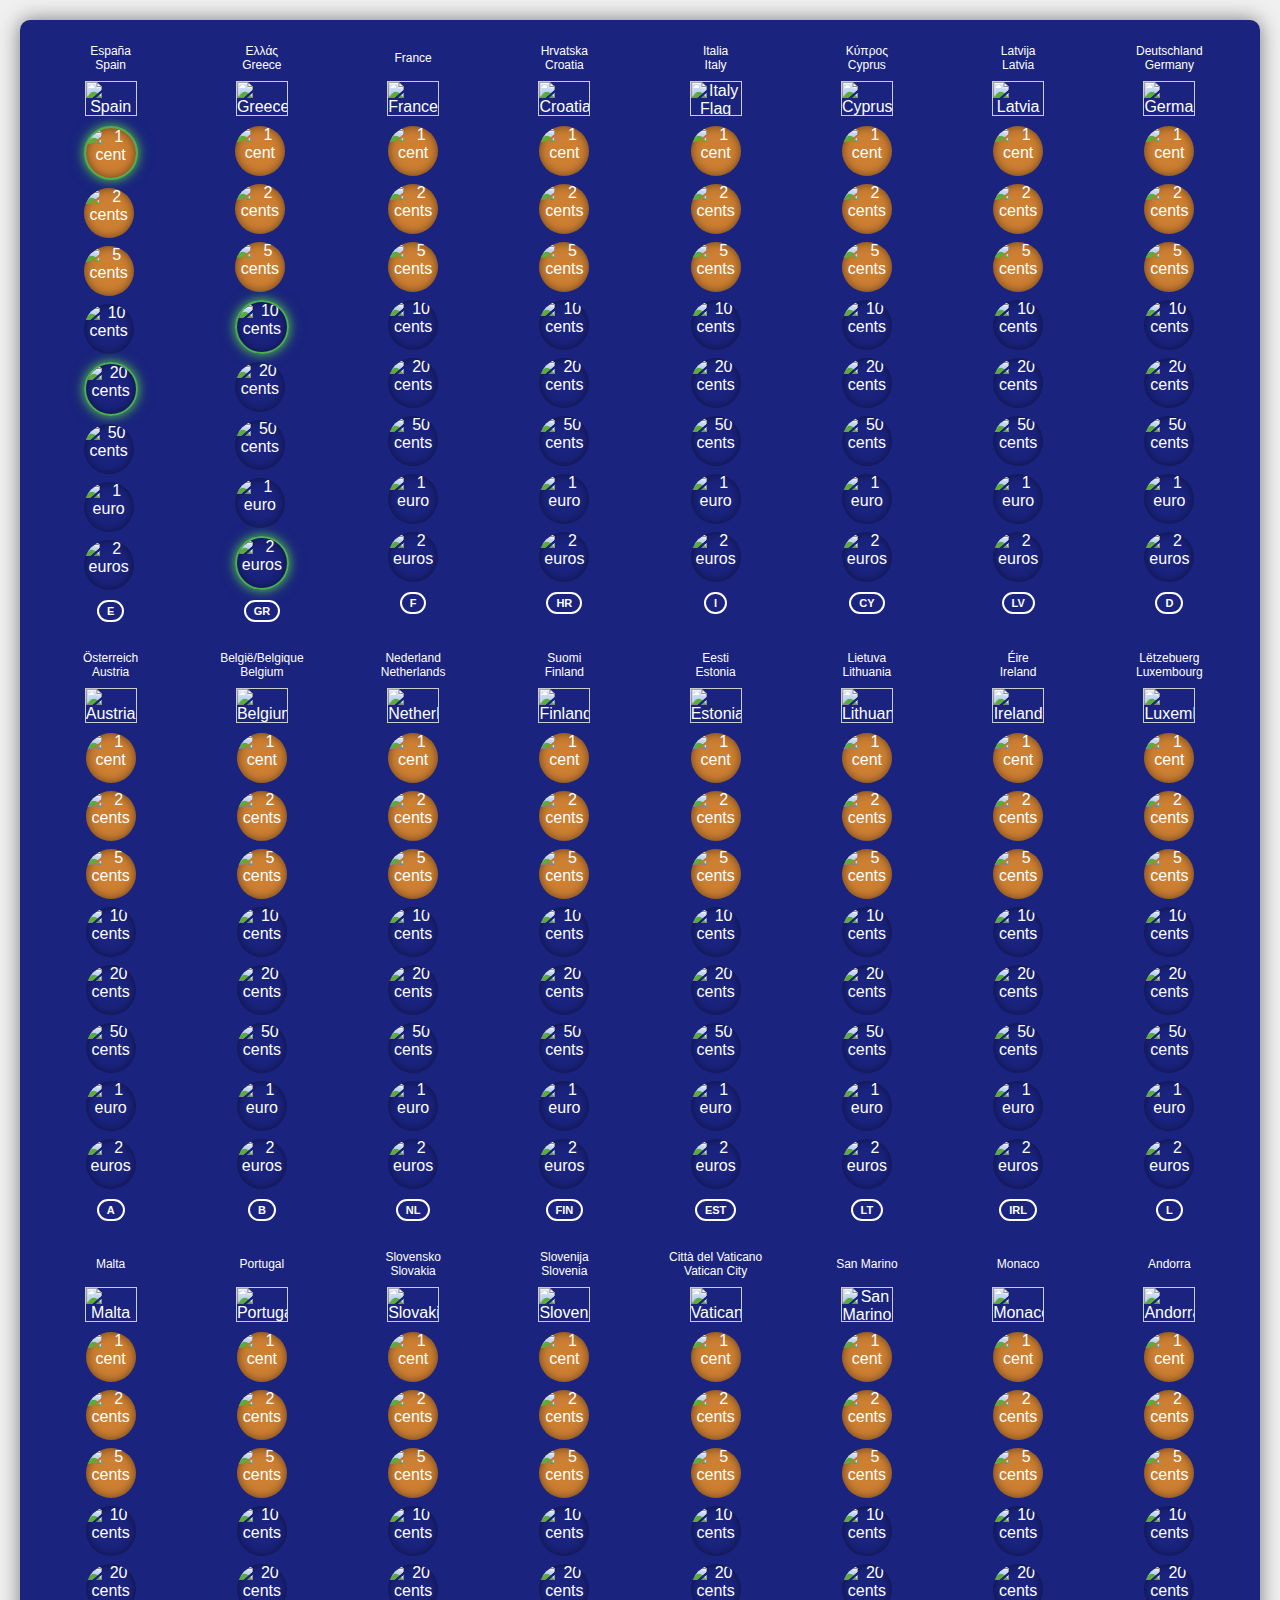
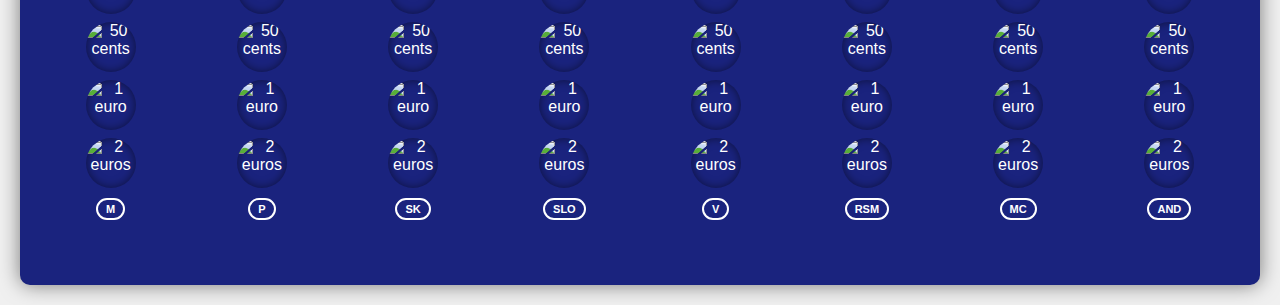
==== dima.html @ 922d35ae "update" ====
<!DOCTYPE html>
<html lang="en">
    <head>
        <meta charset="UTF-8">
        <meta name="viewport" content="width=device-width, initial-scale=1.0">
        <title>European Coin Collection</title>
        <style>
        body {
            font-family: Arial, sans-serif;
            background-color: #f0f0f0;
            margin: 0;
            padding: 20px;
        }

        .album {
            background-color: #1a237e;
            color: white;
            max-width: 1800px;
            margin: 0 auto;
            padding: 20px;
            border-radius: 10px;
            box-shadow: 0 0 20px rgba(0,0,0,0.5);
        }

        .countries {
            display: grid;
            grid-template-columns: repeat(12, 1fr);
            gap: 10px;
            text-align: center;
            margin-bottom: 30px;
        }

        @media (max-width: 1800px) {
            .countries {
                grid-template-columns: repeat(10, 1fr);
            }
        }

        @media (max-width: 1500px) {
            .countries {
                grid-template-columns: repeat(8, 1fr);
            }
        }

        @media (max-width: 1200px) {
            .countries {
                grid-template-columns: repeat(6, 1fr);
            }
        }

        @media (max-width: 900px) {
            .countries {
                grid-template-columns: repeat(4, 1fr);
            }
        }

        @media (max-width: 600px) {
            .countries {
                grid-template-columns: repeat(3, 1fr);
            }
        }

        @media (max-width: 450px) {
            .countries {
                grid-template-columns: repeat(2, 1fr);
            }
        }

        .country {
            display: flex;
            flex-direction: column;
            align-items: center;
            margin-bottom: 15px;
        }

        .country-name {
            margin-bottom: 5px;
            font-size: 12px;
            height: 36px;
            display: flex;
            flex-direction: column;
            justify-content: center;
        }

        .flag {
            width: 50px;
            height: 33px;
            margin-bottom: 10px;
            border: 1px solid #ccc;
        }

        .coins {
            display: flex;
            flex-direction: column;
            gap: 8px;
        }

        .coin {
            width: 50px;
            height: 50px;
            border-radius: 50%;
            background-color: #cd7f32;
            display: flex;
            align-items: center;
            justify-content: center;
            box-shadow: inset 0 0 10px rgba(0,0,0,0.5);
            cursor: pointer;
            transition: transform 0.3s, box-shadow 0.3s;
            position: relative;
            overflow: visible;
        }

        .coin img {
            width: 100%;
            height: 100%;
            object-fit: cover;
            border-radius: 50%;
        }

        .coin:hover {
            transform: scale(1.1);
        }

        .coin:nth-child(4), .coin:nth-child(5), .coin:nth-child(6) {
            background-color: transparent;
        }

        .coin:nth-child(7), .coin:nth-child(8) {
            background: none;
        }

        .tooltip {
            display: none;
            position: absolute;
            background-color: rgba(0, 0, 0, 0.9);
            color: white;
            padding: 10px;
            border-radius: 5px;
            z-index: 1000;
            width: 200px;
            text-align: left;
            font-size: 12px;
            line-height: 1.4;
            pointer-events: none;
            left: 60px;
            top: 50%;
            transform: translateY(-50%);
        }

        .country-code {
            margin-top: 10px;
            border: 2px solid white;
            border-radius: 20px;
            padding: 3px 8px;
            font-size: 11px;
            font-weight: bold;
        }

        h1 {
            text-align: center;
            margin-bottom: 30px;
        }

        .collected {
            box-shadow: inset 0 0 10px rgba(0,0,0,0.5),
                        0 0 10px #4CAF50,
                        0 0 15px rgba(76, 175, 80, 0.5);
            border: 2px solid #4CAF50;
        }

        /* Remove or comment out the old .collected::after rule */
        /* .collected::after {
            content: "✓";
            position: absolute;
            color: #1a237e;
            font-size: 20px;
            font-weight: bold;
        } */
        </style>
    </head>
    <body>
        <div class="album">
            <div class="countries">
                <!-- Spain -->
                <div class="country">
                    <div class="country-name">
                        <div>España</div>
                        <div>Spain</div>
                    </div>
                    <img src="https://flagcdn.com/es.svg" alt="Spain Flag" class="flag">
                    <div class="coins">
                        <div class="coin collected" title="1 cent">
                            <img src="https://www.ecb.europa.eu/euro/coins/common/shared/img/es/Spain_1cent.jpg" alt="1 cent">
                            <div class="tooltip">1 cent coin featuring the Spanish coat of arms</div>
                        </div>
                        <div class="coin" title="2 cents">
                            <img src="https://www.ecb.europa.eu/euro/coins/common/shared/img/es/Spain_2cent.jpg" alt="2 cents">
                            <div class="tooltip">2 cent coin with the Spanish coat of arms</div>
                        </div>
                        <div class="coin" title="5 cents">
                            <img src="https://www.ecb.europa.eu/euro/coins/common/shared/img/es/Spain_5cent.jpg" alt="5 cents">
                            <div class="tooltip">5 cent coin featuring the Spanish coat of arms</div>
                        </div>
                        <div class="coin" title="10 cents">
                            <img src="https://www.ecb.europa.eu/euro/coins/common/shared/img/es/Spain_10cent.jpg" alt="10 cents">
                            <div class="tooltip">10 cent coin featuring King Felipe VI of Spain</div>
                        </div>
                        <div class="coin collected" title="20 cents">
                            <img src="https://www.ecb.europa.eu/euro/coins/common/shared/img/es/Spain_20cent.jpg" alt="20 cents">
                            <div class="tooltip">20 cent coin featuring King Felipe VI of Spain</div>
                        </div>
                        <div class="coin" title="50 cents">
                            <img src="https://www.ecb.europa.eu/euro/coins/common/shared/img/es/Spain_50cent_2014.jpg" alt="50 cents">
                            <div class="tooltip">50 cent coin featuring King Felipe VI of Spain</div>
                        </div>
                        <div class="coin" title="1 euro">
                            <img src="https://www.ecb.europa.eu/euro/coins/common/shared/img/es/Spain_1Euro_2015.jpg" alt="1 euro">
                            <div class="tooltip">1 euro coin featuring King Felipe VI of Spain</div>
                        </div>
                        <div class="coin" title="2 euros">
                            <img src="https://www.ecb.europa.eu/euro/coins/common/shared/img/es/Spain_2euro_2015.jpg" alt="2 euros">
                            <div class="tooltip">2 euro coin featuring King Felipe VI of Spain</div>
                        </div>
                    </div>
                    <div class="country-code">E</div>
                </div>

                <!-- Greece -->
                <div class="country">
                    <div class="country-name">
                        <div>Ελλάς</div>
                        <div>Greece</div>
                    </div>
                    <img src="https://flagcdn.com/gr.svg" alt="Greece Flag" class="flag">
                    <div class="coins">
                        <div class="coin" title="1 cent">
                            <img src="https://www.ecb.europa.eu/euro/coins/common/shared/img/gr/Greece_1cent.jpg" alt="1 cent">
                            <div class="tooltip">1 cent coin featuring the Greek trireme</div>
                        </div>
                        <div class="coin" title="2 cents">
                            <img src="https://www.ecb.europa.eu/euro/coins/common/shared/img/gr/Greece_2cent.jpg" alt="2 cents">
                            <div class="tooltip">2 cent coin with the Greek corvette</div>
                        </div>
                        <div class="coin" title="5 cents">
                            <img src="https://www.ecb.europa.eu/euro/coins/common/shared/img/gr/Greece_5cent.jpg" alt="5 cents">
                            <div class="tooltip">5 cent coin featuring the Greek tanker</div>
                        </div>
                        <div class="coin collected" title="10 cents">
                            <img src="https://www.ecb.europa.eu/euro/coins/common/shared/img/gr/Greece_10cent.jpg" alt="10 cents">
                            <div class="tooltip">10 cent coin featuring Eleftherios Venizelos</div>
                        </div>
                        <div class="coin" title="20 cents">
                            <img src="https://www.ecb.europa.eu/euro/coins/common/shared/img/gr/Greece_20cent.jpg" alt="20 cents">
                            <div class="tooltip">20 cent coin featuring Eleftherios Venizelos</div>
                        </div>
                        <div class="coin" title="50 cents">
                            <img src="https://www.ecb.europa.eu/euro/coins/common/shared/img/gr/Greece_50cent.jpg" alt="50 cents">
                            <div class="tooltip">50 cent coin featuring Eleftherios Venizelos</div>
                        </div>
                        <div class="coin" title="1 euro">
                            <img src="https://www.ecb.europa.eu/euro/coins/common/shared/img/gr/Greece_1euro.jpg" alt="1 euro">
                            <div class="tooltip">1 euro coin featuring the owl from ancient Athens</div>
                        </div>
                        <div class="coin collected" title="2 euros">
                            <img src="https://www.ecb.europa.eu/euro/coins/common/shared/img/gr/Greece_2euro.jpg" alt="2 euros">
                            <div class="tooltip">2 euro coin featuring the Greek mythological scene</div>
                        </div>
                    </div>
                    <div class="country-code">GR</div>
                </div>

                <!-- France -->
                <div class="country">
                    <div class="country-name">
                        <div>France</div>
                    </div>
                    <img src="https://flagcdn.com/fr.svg" alt="France Flag" class="flag">
                    <div class="coins">
                        <div class="coin" title="1 cent">
                            <img src="https://www.ecb.europa.eu/euro/coins/common/shared/img/fr/France_1cent.jpg" alt="1 cent">
                            <div class="tooltip">1 cent coin featuring Marianne, symbol of French Republic</div>
                        </div>
                        <div class="coin" title="2 cents">
                            <img src="https://www.ecb.europa.eu/euro/coins/common/shared/img/fr/France_2cent.jpg" alt="2 cents">
                            <div class="tooltip">2 cent coin with Marianne, symbol of French Republic</div>
                        </div>
                        <div class="coin" title="5 cents">
                            <img src="https://www.ecb.europa.eu/euro/coins/common/shared/img/fr/France_5cent.jpg" alt="5 cents">
                            <div class="tooltip">5 cent coin featuring Marianne, symbol of French Republic</div>
                        </div>
                        <div class="coin" title="10 cents">
                            <img src="https://www.ecb.europa.eu/euro/coins/common/shared/img/fr/France_10cent_2024.jpg" alt="10 cents">
                            <div class="tooltip">10 cent coin featuring the tree of life, symbolizing growth and continuity</div>
                        </div>
                        <div class="coin" title="20 cents">
                            <img src="https://www.ecb.europa.eu/euro/coins/common/shared/img/fr/France_20cent_2024.jpg" alt="20 cents">
                            <div class="tooltip">20 cent coin featuring the tree of life, symbolizing growth and continuity</div>
                        </div>
                        <div class="coin" title="50 cents">
                            <img src="https://www.ecb.europa.eu/euro/coins/common/shared/img/fr/France_50cent_2024.jpg" alt="50 cents">
                            <div class="tooltip">50 cent coin featuring the tree of life, symbolizing growth and continuity</div>
                        </div>
                        <div class="coin" title="1 euro">
                            <img src="https://www.ecb.europa.eu/euro/coins/common/shared/img/fr/France_1euro_2022.jpg" alt="1 euro">
                            <div class="tooltip">1 euro coin featuring the tree of life, symbolizing growth and continuity</div>
                        </div>
                        <div class="coin" title="2 euros">
                            <img src="https://www.ecb.europa.eu/euro/coins/common/shared/img/fr/France_2euro_2022.jpg" alt="2 euros">
                            <div class="tooltip">2 euro coin featuring Marianne, symbol of French Republic</div>
                        </div>
                    </div>
                    <div class="country-code">F</div>
                </div>

                <!-- Croatia -->
                <div class="country">
                    <div class="country-name">
                        <div>Hrvatska</div>
                        <div>Croatia</div>
                    </div>
                    <img src="https://flagcdn.com/hr.svg" alt="Croatia Flag" class="flag">
                    <div class="coins">
                        <div class="coin" title="1 cent">
                            <img src="https://www.ecb.europa.eu/euro/coins/common/shared/img/hr/Croatia_1cent.jpg" alt="1 cent">
                            <div class="tooltip">1 cent coin featuring the Croatian checkerboard pattern</div>
                        </div>
                        <div class="coin" title="2 cents">
                            <img src="https://www.ecb.europa.eu/euro/coins/common/shared/img/hr/Croatia_2cent.jpg" alt="2 cents">
                            <div class="tooltip">2 cent coin with the Croatian checkerboard pattern</div>
                        </div>
                        <div class="coin" title="5 cents">
                            <img src="https://www.ecb.europa.eu/euro/coins/common/shared/img/hr/Croatia_5cent.jpg" alt="5 cents">
                            <div class="tooltip">5 cent coin featuring the Croatian checkerboard pattern</div>
                        </div>
                        <div class="coin" title="10 cents">
                            <img src="https://www.ecb.europa.eu/euro/coins/common/shared/img/hr/Croatia_10cent.jpg" alt="10 cents">
                            <div class="tooltip">10 cent coin featuring the Croatian marten (kuna)</div>
                        </div>
                        <div class="coin" title="20 cents">
                            <img src="https://www.ecb.europa.eu/euro/coins/common/shared/img/hr/Croatia_20cent.jpg" alt="20 cents">
                            <div class="tooltip">20 cent coin featuring the Croatian marten (kuna)</div>
                        </div>
                        <div class="coin" title="50 cents">
                            <img src="https://www.ecb.europa.eu/euro/coins/common/shared/img/hr/Croatia_50cent.jpg" alt="50 cents">
                            <div class="tooltip">50 cent coin featuring the Croatian marten (kuna)</div>
                        </div>
                        <div class="coin" title="1 euro">
                            <img src="https://www.ecb.europa.eu/euro/coins/common/shared/img/hr/Croatia_1euro.jpg" alt="1 euro">
                            <div class="tooltip">1 euro coin featuring the Croatian marten (kuna)</div>
                        </div>
                        <div class="coin" title="2 euros">
                            <img src="https://www.ecb.europa.eu/euro/coins/common/shared/img/hr/Croatia_2euro.jpg" alt="2 euros">
                            <div class="tooltip">2 euro coin featuring the Croatian map</div>
                        </div>
                    </div>
                    <div class="country-code">HR</div>
                </div>

                <!-- Italy -->
                <div class="country">
                    <div class="country-name">
                        <div>Italia</div>
                        <div>Italy</div>
                    </div>
                    <img src="https://flagcdn.com/it.svg" alt="Italy Flag" class="flag">
                    <div class="coins">
                        <div class="coin" title="1 cent">
                            <img src="https://www.ecb.europa.eu/euro/coins/common/shared/img/it/Italy_1cent.jpg" alt="1 cent">
                            <div class="tooltip">1 cent coin featuring the Colosseum of Rome</div>
                        </div>
                        <div class="coin" title="2 cents">
                            <img src="https://www.ecb.europa.eu/euro/coins/common/shared/img/it/Italy_2cent.jpg" alt="2 cents">
                            <div class="tooltip">2 cent coin with the Colosseum of Rome</div>
                        </div>
                        <div class="coin" title="5 cents">
                            <img src="https://www.ecb.europa.eu/euro/coins/common/shared/img/it/Italy_5cent.jpg" alt="5 cents">
                            <div class="tooltip">5 cent coin featuring the Colosseum of Rome</div>
                        </div>
                        <div class="coin" title="10 cents">
                            <img src="https://www.ecb.europa.eu/euro/coins/common/shared/img/it/Italy_10cent.jpg" alt="10 cents">
                            <div class="tooltip">10 cent coin featuring the Colosseum in Rome</div>
                        </div>
                        <div class="coin" title="20 cents">
                            <img src="https://www.ecb.europa.eu/euro/coins/common/shared/img/it/Italy_20cent.jpg" alt="20 cents">
                            <div class="tooltip">20 cent coin featuring the Colosseum in Rome</div>
                        </div>
                        <div class="coin" title="50 cents">
                            <img src="https://www.ecb.europa.eu/euro/coins/common/shared/img/it/Italy_50cent.jpg" alt="50 cents">
                            <div class="tooltip">50 cent coin featuring the Colosseum in Rome</div>
                        </div>
                        <div class="coin" title="1 euro">
                            <img src="https://www.ecb.europa.eu/euro/coins/common/shared/img/it/Italy_1euro.jpg" alt="1 euro">
                            <div class="tooltip">1 euro coin featuring Leonardo da Vinci's Vitruvian Man</div>
                        </div>
                        <div class="coin" title="2 euros">
                            <img src="https://www.ecb.europa.eu/euro/coins/common/shared/img/it/Italy_2euro.jpg" alt="2 euros">
                            <div class="tooltip">2 euro coin featuring Dante Alighieri</div>
                        </div>
                    </div>
                    <div class="country-code">I</div>
                </div>

                <!-- Cyprus -->
                <div class="country">
                    <div class="country-name">
                        <div>Κύπρος</div>
                        <div>Cyprus</div>
                    </div>
                    <img src="https://flagcdn.com/cy.svg" alt="Cyprus Flag" class="flag">
                    <div class="coins">
                        <div class="coin" title="1 cent">
                            <img src="https://www.ecb.europa.eu/euro/coins/common/shared/img/cy/Cyprus_1cent.jpg" alt="1 cent">
                            <div class="tooltip">1 cent coin featuring the mouflon, Cyprus's national animal</div>
                        </div>
                        <div class="coin" title="2 cents">
                            <img src="https://www.ecb.europa.eu/euro/coins/common/shared/img/cy/Cyprus_2cent.jpg" alt="2 cents">
                            <div class="tooltip">2 cent coin with the mouflon, Cyprus's national animal</div>
                        </div>
                        <div class="coin" title="5 cents">
                            <img src="https://www.ecb.europa.eu/euro/coins/common/shared/img/cy/Cyprus_5cent.jpg" alt="5 cents">
                            <div class="tooltip">5 cent coin featuring the mouflon, Cyprus's national animal</div>
                        </div>
                        <div class="coin" title="10 cents">
                            <img src="https://www.ecb.europa.eu/euro/coins/common/shared/img/cy/Cyprus_10cent.jpg" alt="10 cents">
                            <div class="tooltip">10 cent coin featuring the Kyrenia ship, ancient Greek merchant vessel</div>
                        </div>
                        <div class="coin" title="20 cents">
                            <img src="https://www.ecb.europa.eu/euro/coins/common/shared/img/cy/Cyprus_20cent.jpg" alt="20 cents">
                            <div class="tooltip">20 cent coin featuring the Kyrenia ship, ancient Greek merchant vessel</div>
                        </div>
                        <div class="coin" title="50 cents">
                            <img src="https://www.ecb.europa.eu/euro/coins/common/shared/img/cy/Cyprus_50cent.jpg" alt="50 cents">
                            <div class="tooltip">50 cent coin featuring the Kyrenia ship, ancient Greek merchant vessel</div>
                        </div>
                        <div class="coin" title="1 euro">
                            <img src="https://www.ecb.europa.eu/euro/coins/common/shared/img/cy/Cyprus_1euro.jpg" alt="1 euro">
                            <div class="tooltip">1 euro coin featuring the Kyrenia ship, ancient Greek merchant vessel</div>
                        </div>
                        <div class="coin" title="2 euros">
                            <img src="https://www.ecb.europa.eu/euro/coins/common/shared/img/cy/Cyprus_2Euro.jpg" alt="2 euros">
                            <div class="tooltip">2 euro coin featuring the Idol of Pomos</div>
                        </div>
                    </div>
                    <div class="country-code">CY</div>
                </div>

                <!-- Latvia -->
                <div class="country">
                    <div class="country-name">
                        <div>Latvija</div>
                        <div>Latvia</div>
                    </div>
                    <img src="https://flagcdn.com/lv.svg" alt="Latvia Flag" class="flag">
                    <div class="coins">
                        <div class="coin" title="1 cent">
                            <img src="https://www.ecb.europa.eu/euro/coins/common/shared/img/lv/Latvia_1cent.jpg" alt="1 cent">
                            <div class="tooltip">1 cent coin featuring the Latvian national emblem</div>
                        </div>
                        <div class="coin" title="2 cents">
                            <img src="https://www.ecb.europa.eu/euro/coins/common/shared/img/lv/Latvia_2cent.jpg" alt="2 cents">
                            <div class="tooltip">2 cent coin with the Latvian national emblem</div>
                        </div>
                        <div class="coin" title="5 cents">
                            <img src="https://www.ecb.europa.eu/euro/coins/common/shared/img/lv/Latvia_5cent.jpg" alt="5 cents">
                            <div class="tooltip">5 cent coin featuring the Latvian national emblem</div>
                        </div>
                        <div class="coin" title="10 cents">
                            <img src="https://www.ecb.europa.eu/euro/coins/common/shared/img/lv/Latvia_10cent.jpg" alt="10 cents">
                            <div class="tooltip">10 cent coin featuring the Latvian maiden, symbol of freedom</div>
                        </div>
                        <div class="coin" title="20 cents">
                            <img src="https://www.ecb.europa.eu/euro/coins/common/shared/img/lv/Latvia_20cent.jpg" alt="20 cents">
                            <div class="tooltip">20 cent coin featuring the Latvian maiden, symbol of freedom</div>
                        </div>
                        <div class="coin" title="50 cents">
                            <img src="https://www.ecb.europa.eu/euro/coins/common/shared/img/lv/Latvia_50cent.jpg" alt="50 cents">
                            <div class="tooltip">50 cent coin featuring the Latvian maiden, symbol of freedom</div>
                        </div>
                        <div class="coin" title="1 euro">
                            <img src="https://www.ecb.europa.eu/euro/coins/common/shared/img/lv/Latvia_1euro.jpg" alt="1 euro">
                            <div class="tooltip">1 euro coin featuring the Latvian coat of arms</div>
                        </div>
                        <div class="coin" title="2 euros">
                            <img src="https://www.ecb.europa.eu/euro/coins/common/shared/img/lv/Latvia_2euro.jpg" alt="2 euros">
                            <div class="tooltip">2 euro coin featuring the Vytis (Knight)</div>
                        </div>
                    </div>
                    <div class="country-code">LV</div>
                </div>

                <!-- Germany -->
                <div class="country">
                    <div class="country-name">
                        <div>Deutschland</div>
                        <div>Germany</div>
                    </div>
                    <img src="https://flagcdn.com/de.svg" alt="Germany Flag" class="flag">
                    <div class="coins">
                        <div class="coin" title="1 cent">
                            <img src="https://www.ecb.europa.eu/euro/coins/common/shared/img/de/Germany_1cent.jpg" alt="1 cent">
                            <div class="tooltip">1 cent coin featuring the German oak branch</div>
                        </div>
                        <div class="coin" title="2 cents">
                            <img src="https://www.ecb.europa.eu/euro/coins/common/shared/img/de/Germany_2cent.jpg" alt="2 cents">
                            <div class="tooltip">2 cent coin with the German oak branch</div>
                        </div>
                        <div class="coin" title="5 cents">
                            <img src="https://www.ecb.europa.eu/euro/coins/common/shared/img/de/Germany_5cent.jpg" alt="5 cents">
                            <div class="tooltip">5 cent coin featuring the German oak branch</div>
                        </div>
                        <div class="coin" title="10 cents">
                            <img src="https://www.ecb.europa.eu/euro/coins/common/shared/img/de/Germany_10cent.jpg" alt="10 cents">
                            <div class="tooltip">10 cent coin featuring the Brandenburg Gate</div>
                        </div>
                        <div class="coin" title="20 cents">
                            <img src="https://www.ecb.europa.eu/euro/coins/common/shared/img/de/Germany_20cent.jpg" alt="20 cents">
                            <div class="tooltip">20 cent coin featuring the Brandenburg Gate</div>
                        </div>
                        <div class="coin" title="50 cents">
                            <img src="https://www.ecb.europa.eu/euro/coins/common/shared/img/de/Germany_50cent.jpg" alt="50 cents">
                            <div class="tooltip">50 cent coin featuring the Brandenburg Gate</div>
                        </div>
                        <div class="coin" title="1 euro">
                            <img src="https://www.ecb.europa.eu/euro/coins/common/shared/img/de/Germany_1euro.jpg" alt="1 euro">
                            <div class="tooltip">1 euro coin featuring the German eagle</div>
                        </div>
                        <div class="coin" title="2 euros">
                            <img src="https://www.ecb.europa.eu/euro/coins/common/shared/img/de/Germany_2euro.jpg" alt="2 euros">
                            <div class="tooltip">2 euro coin featuring the German eagle</div>
                        </div>
                    </div>
                    <div class="country-code">D</div>
                </div>

                <!-- Austria -->
                <div class="country">
                    <div class="country-name">
                        <div>Österreich</div>
                        <div>Austria</div>
                    </div>
                    <img src="https://flagcdn.com/at.svg" alt="Austria Flag" class="flag">
                    <div class="coins">
                        <div class="coin" title="1 cent">
                            <img src="https://www.ecb.europa.eu/euro/coins/common/shared/img/at/Austria_1cent.jpg" alt="1 cent">
                            <div class="tooltip">1 cent coin featuring the Austrian gentian flower</div>
                        </div>
                        <div class="coin" title="2 cents">
                            <img src="https://www.ecb.europa.eu/euro/coins/common/shared/img/at/Austria_2cent.jpg" alt="2 cents">
                            <div class="tooltip">2 cent coin with the Austrian gentian flower</div>
                        </div>
                        <div class="coin" title="5 cents">
                            <img src="https://www.ecb.europa.eu/euro/coins/common/shared/img/at/Austria_5cent.jpg" alt="5 cents">
                            <div class="tooltip">5 cent coin featuring the Austrian gentian flower</div>
                        </div>
                        <div class="coin" title="10 cents">
                            <img src="https://www.ecb.europa.eu/euro/coins/common/shared/img/at/Austria_10cent.jpg" alt="10 cents">
                            <div class="tooltip">10 cent coin featuring the Vienna Secession building</div>
                        </div>
                        <div class="coin" title="20 cents">
                            <img src="https://www.ecb.europa.eu/euro/coins/common/shared/img/at/Austria_20cent.jpg" alt="20 cents">
                            <div class="tooltip">20 cent coin featuring the Vienna Secession building</div>
                        </div>
                        <div class="coin" title="50 cents">
                            <img src="https://www.ecb.europa.eu/euro/coins/common/shared/img/at/Austria_50cent.jpg" alt="50 cents">
                            <div class="tooltip">50 cent coin featuring the Vienna Secession building</div>
                        </div>
                        <div class="coin" title="1 euro">
                            <img src="https://www.ecb.europa.eu/euro/coins/common/shared/img/at/Austria_1Euro.jpg" alt="1 euro">
                            <div class="tooltip">1 euro coin featuring Wolfgang Amadeus Mozart</div>
                        </div>
                        <div class="coin" title="2 euros">
                            <img src="https://www.ecb.europa.eu/euro/coins/common/shared/img/at/Austria_2Euro.jpg" alt="2 euros">
                            <div class="tooltip">2 euro coin featuring the Austrian eagle</div>
                        </div>
                    </div>
                    <div class="country-code">A</div>
                </div>

                <!-- Belgium -->
                <div class="country">
                    <div class="country-name">
                        <div>België/Belgique</div>
                        <div>Belgium</div>
                    </div>
                    <img src="https://flagcdn.com/be.svg" alt="Belgium Flag" class="flag">
                    <div class="coins">
                        <div class="coin" title="1 cent">
                            <img src="https://www.ecb.europa.eu/euro/coins/common/shared/img/be/Belgium_1cent_2014.jpg" alt="1 cent">
                            <div class="tooltip">1 cent coin featuring King Philippe of Belgium</div>
                        </div>
                        <div class="coin" title="2 cents">
                            <img src="https://www.ecb.europa.eu/euro/coins/common/shared/img/be/Belgium_2cent_2014.jpg" alt="2 cents">
                            <div class="tooltip">2 cent coin with King Philippe of Belgium</div>
                        </div>
                        <div class="coin" title="5 cents">
                            <img src="https://www.ecb.europa.eu/euro/coins/common/shared/img/be/Belgium_5cent_2014.jpg" alt="5 cents">
                            <div class="tooltip">5 cent coin featuring King Philippe of Belgium</div>
                        </div>
                        <div class="coin" title="10 cents">
                            <img src="https://www.ecb.europa.eu/euro/coins/common/shared/img/be/Belgium_10cent_2014.jpg" alt="10 cents">
                            <div class="tooltip">10 cent coin featuring King Philippe of Belgium</div>
                        </div>
                        <div class="coin" title="20 cents">
                            <img src="https://www.ecb.europa.eu/euro/coins/common/shared/img/be/Belgium_20cent_2014.jpg" alt="20 cents">
                            <div class="tooltip">20 cent coin featuring King Philippe of Belgium</div>
                        </div>
                        <div class="coin" title="50 cents">
                            <img src="https://www.ecb.europa.eu/euro/coins/common/shared/img/be/Belgium_50cent_2014.jpg" alt="50 cents">
                            <div class="tooltip">50 cent coin featuring King Philippe of Belgium</div>
                        </div>
                        <div class="coin" title="1 euro">
                            <img src="https://www.ecb.europa.eu/euro/coins/common/shared/img/be/Belgium_1euro_2014.jpg" alt="1 euro">
                            <div class="tooltip">1 euro coin featuring King Philippe of Belgium</div>
                        </div>
                        <div class="coin" title="2 euros">
                            <img src="https://www.ecb.europa.eu/euro/coins/common/shared/img/be/Belgium_2euro_2014ph.jpg" alt="2 euros">
                            <div class="tooltip">2 euro coin featuring King Philippe of Belgium</div>
                        </div>
                    </div>
                    <div class="country-code">B</div>
                </div>

                <!-- Netherlands -->
                <div class="country">
                    <div class="country-name">
                        <div>Nederland</div>
                        <div>Netherlands</div>
                    </div>
                    <img src="https://flagcdn.com/nl.svg" alt="Netherlands Flag" class="flag">
                    <div class="coins">
                        <div class="coin" title="1 cent">
                            <img src="https://www.ecb.europa.eu/euro/coins/common/shared/img/nl/Netherlands_1cent.jpg" alt="1 cent">
                            <div class="tooltip">1 cent coin featuring King Willem-Alexander</div>
                        </div>
                        <div class="coin" title="2 cents">
                            <img src="https://www.ecb.europa.eu/euro/coins/common/shared/img/nl/Netherlands_2cent.jpg" alt="2 cents">
                            <div class="tooltip">2 cent coin with King Willem-Alexander</div>
                        </div>
                        <div class="coin" title="5 cents">
                            <img src="https://www.ecb.europa.eu/euro/coins/common/shared/img/nl/Netherlands_5cent.jpg" alt="5 cents">
                            <div class="tooltip">5 cent coin featuring King Willem-Alexander</div>
                        </div>
                        <div class="coin" title="10 cents">
                            <img src="https://www.ecb.europa.eu/euro/coins/common/shared/img/nl/Netherlands_10cent.jpg" alt="10 cents">
                            <div class="tooltip">10 cent coin featuring King Willem-Alexander</div>
                        </div>
                        <div class="coin" title="20 cents">
                            <img src="https://www.ecb.europa.eu/euro/coins/common/shared/img/nl/Netherlands_20cent.jpg" alt="20 cents">
                            <div class="tooltip">20 cent coin featuring King Willem-Alexander</div>
                        </div>
                        <div class="coin" title="50 cents">
                            <img src="https://www.ecb.europa.eu/euro/coins/common/shared/img/nl/Netherlands_50cent.jpg" alt="50 cents">
                            <div class="tooltip">50 cent coin featuring King Willem-Alexander</div>
                        </div>
                        <div class="coin" title="1 euro">
                            <img src="https://www.ecb.europa.eu/euro/coins/common/shared/img/nl/Netherlands_1Euro.jpg" alt="1 euro">
                            <div class="tooltip">1 euro coin featuring King Willem-Alexander</div>
                        </div>
                        <div class="coin" title="2 euros">
                            <img src="https://www.ecb.europa.eu/euro/coins/common/shared/img/nl/Netherlands_2Euro.jpg" alt="2 euros">
                            <div class="tooltip">2 euro coin featuring King Willem-Alexander</div>
                        </div>
                    </div>
                    <div class="country-code">NL</div>
                </div>

                <!-- Finland -->
                <div class="country">
                    <div class="country-name">
                        <div>Suomi</div>
                        <div>Finland</div>
                    </div>
                    <img src="https://flagcdn.com/fi.svg" alt="Finland Flag" class="flag">
                    <div class="coins">
                        <div class="coin" title="1 cent">
                            <img src="https://www.ecb.europa.eu/euro/coins/common/shared/img/fi/Finland_1cent.jpg" alt="1 cent">
                            <div class="tooltip">1 cent coin featuring the Finnish heraldic lion</div>
                        </div>
                        <div class="coin" title="2 cents">
                            <img src="https://www.ecb.europa.eu/euro/coins/common/shared/img/fi/Finland_2cent.jpg" alt="2 cents">
                            <div class="tooltip">2 cent coin with the Finnish heraldic lion</div>
                        </div>
                        <div class="coin" title="5 cents">
                            <img src="https://www.ecb.europa.eu/euro/coins/common/shared/img/fi/Finland_5cent.jpg" alt="5 cents">
                            <div class="tooltip">5 cent coin featuring the Finnish heraldic lion</div>
                        </div>
                        <div class="coin" title="10 cents">
                            <img src="https://www.ecb.europa.eu/euro/coins/common/shared/img/fi/Finland_10cent.jpg" alt="10 cents">
                            <div class="tooltip">10 cent coin featuring the Finnish heraldic lion</div>
                        </div>
                        <div class="coin" title="20 cents">
                            <img src="https://www.ecb.europa.eu/euro/coins/common/shared/img/fi/Finland_20cent.jpg" alt="20 cents">
                            <div class="tooltip">20 cent coin featuring the Finnish heraldic lion</div>
                        </div>
                        <div class="coin" title="50 cents">
                            <img src="https://www.ecb.europa.eu/euro/coins/common/shared/img/fi/Finland_50cent.jpg" alt="50 cents">
                            <div class="tooltip">50 cent coin featuring the Finnish heraldic lion</div>
                        </div>
                        <div class="coin" title="1 euro">
                            <img src="https://www.ecb.europa.eu/euro/coins/common/shared/img/fi/Finland_1euro.jpg" alt="1 euro">
                            <div class="tooltip">1 euro coin featuring two flying swans</div>
                        </div>
                        <div class="coin" title="2 euros">
                            <img src="https://www.ecb.europa.eu/euro/coins/common/shared/img/fi/Finland_2euro.jpg" alt="2 euros">
                            <div class="tooltip">2 euro coin featuring cloudberry and cloudberry flower</div>
                        </div>
                    </div>
                    <div class="country-code">FIN</div>
                </div>

                <!-- Estonia -->
                <div class="country">
                    <div class="country-name">
                        <div>Eesti</div>
                        <div>Estonia</div>
                    </div>
                    <img src="https://flagcdn.com/ee.svg" alt="Estonia Flag" class="flag">
                    <div class="coins">
                        <div class="coin" title="1 cent">
                            <img src="https://www.ecb.europa.eu/euro/coins/common/shared/img/et/Estonia_1cent.jpg" alt="1 cent">
                            <div class="tooltip">1 cent coin featuring the Estonian coat of arms</div>
                        </div>
                        <div class="coin" title="2 cents">
                            <img src="https://www.ecb.europa.eu/euro/coins/common/shared/img/et/Estonia_2cent.jpg" alt="2 cents">
                            <div class="tooltip">2 cent coin with the Estonian coat of arms</div>
                        </div>
                        <div class="coin" title="5 cents">
                            <img src="https://www.ecb.europa.eu/euro/coins/common/shared/img/et/Estonia_5cent.jpg" alt="5 cents">
                            <div class="tooltip">5 cent coin featuring the Estonian coat of arms</div>
                        </div>
                        <div class="coin" title="10 cents">
                            <img src="https://www.ecb.europa.eu/euro/coins/common/shared/img/et/Estonia_10cent.jpg" alt="10 cents">
                            <div class="tooltip">10 cent coin featuring the Estonian coat of arms</div>
                        </div>
                        <div class="coin" title="20 cents">
                            <img src="https://www.ecb.europa.eu/euro/coins/common/shared/img/et/Estonia_20cent.jpg" alt="20 cents">
                            <div class="tooltip">20 cent coin featuring the Estonian coat of arms</div>
                        </div>
                        <div class="coin" title="50 cents">
                            <img src="https://www.ecb.europa.eu/euro/coins/common/shared/img/et/Estonia_50cent.jpg" alt="50 cents">
                            <div class="tooltip">50 cent coin featuring the Estonian coat of arms</div>
                        </div>
                        <div class="coin" title="1 euro">
                            <img src="https://www.ecb.europa.eu/euro/coins/common/shared/img/et/Estonia_1Euro.jpg" alt="1 euro">
                            <div class="tooltip">1 euro coin featuring the Estonian coat of arms</div>
                        </div>
                        <div class="coin" title="2 euros">
                            <img src="https://www.ecb.europa.eu/euro/coins/common/shared/img/et/Estonia_2Euro.jpg" alt="2 euros">
                            <div class="tooltip">2 euro coin featuring Estonia's geographical outline</div>
                        </div>
                    </div>
                    <div class="country-code">EST</div>
                </div>

                <!-- Lithuania -->
                <div class="country">
                    <div class="country-name">
                        <div>Lietuva</div>
                        <div>Lithuania</div>
                    </div>
                    <img src="https://flagcdn.com/lt.svg" alt="Lithuania Flag" class="flag">
                    <div class="coins">
                        <div class="coin" title="1 cent">
                            <img src="https://www.ecb.europa.eu/euro/coins/common/shared/img/lt/Lithuania_1cent_2015.jpg" alt="1 cent">
                            <div class="tooltip">1 cent coin featuring the Lithuanian coat of arms</div>
                        </div>
                        <div class="coin" title="2 cents">
                            <img src="https://www.ecb.europa.eu/euro/coins/common/shared/img/lt/Lithuania_2cent_2015.jpg" alt="2 cents">
                            <div class="tooltip">2 cent coin with the Lithuanian coat of arms</div>
                        </div>
                        <div class="coin" title="5 cents">
                            <img src="https://www.ecb.europa.eu/euro/coins/common/shared/img/lt/Lithuania_5cent_2015.jpg" alt="5 cents">
                            <div class="tooltip">5 cent coin featuring the Lithuanian coat of arms</div>
                        </div>
                        <div class="coin" title="10 cents">
                            <img src="https://www.ecb.europa.eu/euro/coins/common/shared/img/lt/Lithuania_10cent_2015.jpg" alt="10 cents">
                            <div class="tooltip">10 cent coin featuring the Lithuanian coat of arms</div>
                        </div>
                        <div class="coin" title="20 cents">
                            <img src="https://www.ecb.europa.eu/euro/coins/common/shared/img/lt/Lithuania_20cent_2015.jpg" alt="20 cents">
                            <div class="tooltip">20 cent coin featuring the Lithuanian coat of arms</div>
                        </div>
                        <div class="coin" title="50 cents">
                            <img src="https://www.ecb.europa.eu/euro/coins/common/shared/img/lt/Lithuania_50cent_2014.jpg" alt="50 cents">
                            <div class="tooltip">50 cent coin featuring the Lithuanian coat of arms</div>
                        </div>
                        <div class="coin" title="1 euro">
                            <img src="https://www.ecb.europa.eu/euro/coins/common/shared/img/lt/Lithuania_1euro.jpg" alt="1 euro">
                            <div class="tooltip">1 euro coin featuring the Lithuanian coat of arms</div>
                        </div>
                        <div class="coin" title="2 euros">
                            <img src="https://www.ecb.europa.eu/euro/coins/common/shared/img/lt/Lithuania_2euro_2015.jpg" alt="2 euros">
                            <div class="tooltip">2 euro coin featuring the Vytis (Knight)</div>
                        </div>
                    </div>
                    <div class="country-code">LT</div>
                </div>

                <!-- Ireland -->
                <div class="country">
                    <div class="country-name">
                        <div>Éire</div>
                        <div>Ireland</div>
                    </div>
                    <img src="https://flagcdn.com/ie.svg" alt="Ireland Flag" class="flag">
                    <div class="coins">
                        <div class="coin" title="1 cent">
                            <img src="https://www.ecb.europa.eu/euro/coins/common/shared/img/ie/Ireland_1cent.jpg" alt="1 cent">
                            <div class="tooltip">1 cent coin featuring the Celtic harp</div>
                        </div>
                        <div class="coin" title="2 cents">
                            <img src="https://www.ecb.europa.eu/euro/coins/common/shared/img/ie/Ireland_2cent.jpg" alt="2 cents">
                            <div class="tooltip">2 cent coin with the Celtic harp</div>
                        </div>
                        <div class="coin" title="5 cents">
                            <img src="https://www.ecb.europa.eu/euro/coins/common/shared/img/ie/Ireland_5cent.jpg" alt="5 cents">
                            <div class="tooltip">5 cent coin featuring the Celtic harp</div>
                        </div>
                        <div class="coin" title="10 cents">
                            <img src="https://www.ecb.europa.eu/euro/coins/common/shared/img/ie/Ireland_10cent.jpg" alt="10 cents">
                            <div class="tooltip">10 cent coin featuring the Celtic harp</div>
                        </div>
                        <div class="coin" title="20 cents">
                            <img src="https://www.ecb.europa.eu/euro/coins/common/shared/img/ie/Ireland_20cent.jpg" alt="20 cents">
                            <div class="tooltip">20 cent coin featuring the Celtic harp</div>
                        </div>
                        <div class="coin" title="50 cents">
                            <img src="https://www.ecb.europa.eu/euro/coins/common/shared/img/ie/Ireland_50cent.jpg" alt="50 cents">
                            <div class="tooltip">50 cent coin featuring the Celtic harp</div>
                        </div>
                        <div class="coin" title="1 euro">
                            <img src="https://www.ecb.europa.eu/euro/coins/common/shared/img/ie/Ireland_1euro.jpg" alt="1 euro">
                            <div class="tooltip">1 euro coin featuring the Celtic harp</div>
                        </div>
                        <div class="coin" title="2 euros">
                            <img src="https://www.ecb.europa.eu/euro/coins/common/shared/img/ie/Ireland_2euro.jpg" alt="2 euros">
                            <div class="tooltip">2 euro coin featuring the Celtic harp</div>
                        </div>
                    </div>
                    <div class="country-code">IRL</div>
                </div>

                <!-- Luxembourg -->
                <div class="country">
                    <div class="country-name">
                        <div>Lëtzebuerg</div>
                        <div>Luxembourg</div>
                    </div>
                    <img src="https://flagcdn.com/lu.svg" alt="Luxembourg Flag" class="flag">
                    <div class="coins">
                        <div class="coin" title="1 cent">
                            <img src="https://www.ecb.europa.eu/euro/coins/common/shared/img/lu/Luxembourg_1cent.jpg" alt="1 cent">
                            <div class="tooltip">1 cent coin featuring Grand Duke Henri of Luxembourg</div>
                        </div>
                        <div class="coin" title="2 cents">
                            <img src="https://www.ecb.europa.eu/euro/coins/common/shared/img/lu/Luxembourg_2cent.jpg" alt="2 cents">
                            <div class="tooltip">2 cent coin with Grand Duke Henri of Luxembourg</div>
                        </div>
                        <div class="coin" title="5 cents">
                            <img src="https://www.ecb.europa.eu/euro/coins/common/shared/img/lu/Luxembourg_5cent.jpg" alt="5 cents">
                            <div class="tooltip">5 cent coin featuring Grand Duke Henri of Luxembourg</div>
                        </div>
                        <div class="coin" title="10 cents">
                            <img src="https://www.ecb.europa.eu/euro/coins/common/shared/img/lu/Luxembourg_10cent.jpg" alt="10 cents">
                            <div class="tooltip">10 cent coin featuring Grand Duke Henri of Luxembourg</div>
                        </div>
                        <div class="coin" title="20 cents">
                            <img src="https://www.ecb.europa.eu/euro/coins/common/shared/img/lu/Luxembourg_20cent.jpg" alt="20 cents">
                            <div class="tooltip">20 cent coin featuring Grand Duke Henri of Luxembourg</div>
                        </div>
                        <div class="coin" title="50 cents">
                            <img src="https://www.ecb.europa.eu/euro/coins/common/shared/img/lu/Luxembourg_50cent.jpg" alt="50 cents">
                            <div class="tooltip">50 cent coin featuring Grand Duke Henri of Luxembourg</div>
                        </div>
                        <div class="coin" title="1 euro">
                            <img src="https://www.ecb.europa.eu/euro/coins/common/shared/img/lu/Luxembourg_1Euro.jpg" alt="1 euro">
                            <div class="tooltip">1 euro coin featuring Grand Duke Henri of Luxembourg</div>
                        </div>
                        <div class="coin" title="2 euros">
                            <img src="https://www.ecb.europa.eu/euro/coins/common/shared/img/lu/Luxembourg_2euro.jpg" alt="2 euros">
                            <div class="tooltip">2 euro coin featuring Grand Duke Henri</div>
                        </div>
                    </div>
                    <div class="country-code">L</div>
                </div>

                <!-- Malta -->
                <div class="country">
                    <div class="country-name">
                        <div>Malta</div>
                    </div>
                    <img src="https://flagcdn.com/mt.svg" alt="Malta Flag" class="flag">
                    <div class="coins">
                        <div class="coin" title="1 cent">
                            <img src="https://www.ecb.europa.eu/euro/coins/common/shared/img/mt/Malta_1cent.jpg" alt="1 cent">
                            <div class="tooltip">1 cent coin featuring the Maltese cross</div>
                        </div>
                        <div class="coin" title="2 cents">
                            <img src="https://www.ecb.europa.eu/euro/coins/common/shared/img/mt/Malta_2cent.jpg" alt="2 cents">
                            <div class="tooltip">2 cent coin with the Maltese cross</div>
                        </div>
                        <div class="coin" title="5 cents">
                            <img src="https://www.ecb.europa.eu/euro/coins/common/shared/img/mt/Malta_5cent.jpg" alt="5 cents">
                            <div class="tooltip">5 cent coin featuring the Maltese cross</div>
                        </div>
                        <div class="coin" title="10 cents">
                            <img src="https://www.ecb.europa.eu/euro/coins/common/shared/img/mt/Malta_10cent.jpg" alt="10 cents">
                            <div class="tooltip">10 cent coin featuring the Maltese cross</div>
                        </div>
                        <div class="coin" title="20 cents">
                            <img src="https://www.ecb.europa.eu/euro/coins/common/shared/img/mt/Malta_20cent.jpg" alt="20 cents">
                            <div class="tooltip">20 cent coin featuring the Maltese cross</div>
                        </div>
                        <div class="coin" title="50 cents">
                            <img src="https://www.ecb.europa.eu/euro/coins/common/shared/img/mt/Malta_50cent.jpg" alt="50 cents">
                            <div class="tooltip">50 cent coin featuring the Maltese cross</div>
                        </div>
                        <div class="coin" title="1 euro">
                            <img src="https://www.ecb.europa.eu/euro/coins/common/shared/img/mt/Malta_1Euro.jpg" alt="1 euro">
                            <div class="tooltip">1 euro coin featuring the Maltese cross</div>
                        </div>
                        <div class="coin" title="2 euros">
                            <img src="https://www.ecb.europa.eu/euro/coins/common/shared/img/mt/Malta_2euro.jpg" alt="2 euros">
                            <div class="tooltip">2 euro coin featuring the Maltese cross</div>
                        </div>
                    </div>
                    <div class="country-code">M</div>
                </div>

                <!-- Portugal -->
                <div class="country">
                    <div class="country-name">
                        <div>Portugal</div>
                    </div>
                    <img src="https://flagcdn.com/pt.svg" alt="Portugal Flag" class="flag">
                    <div class="coins">
                        <div class="coin" title="1 cent">
                            <img src="https://www.ecb.europa.eu/euro/coins/common/shared/img/pt/Portugal_1cent.jpg" alt="1 cent">
                            <div class="tooltip">1 cent coin featuring the Portuguese coat of arms</div>
                        </div>
                        <div class="coin" title="2 cents">
                            <img src="https://www.ecb.europa.eu/euro/coins/common/shared/img/pt/Portugal_2cent.jpg" alt="2 cents">
                            <div class="tooltip">2 cent coin with the Portuguese coat of arms</div>
                        </div>
                        <div class="coin" title="5 cents">
                            <img src="https://www.ecb.europa.eu/euro/coins/common/shared/img/pt/Portugal_5cent.jpg" alt="5 cents">
                            <div class="tooltip">5 cent coin featuring the Portuguese coat of arms</div>
                        </div>
                        <div class="coin" title="10 cents">
                            <img src="https://www.ecb.europa.eu/euro/coins/common/shared/img/pt/Portugal_10cent.jpg" alt="10 cents">
                            <div class="tooltip">10 cent coin featuring the Portuguese coat of arms</div>
                        </div>
                        <div class="coin" title="20 cents">
                            <img src="https://www.ecb.europa.eu/euro/coins/common/shared/img/pt/Portugal_20cent.jpg" alt="20 cents">
                            <div class="tooltip">20 cent coin featuring the Portuguese coat of arms</div>
                        </div>
                        <div class="coin" title="50 cents">
                            <img src="https://www.ecb.europa.eu/euro/coins/common/shared/img/pt/Portugal_50cent.jpg" alt="50 cents">
                            <div class="tooltip">50 cent coin featuring the Portuguese coat of arms</div>
                        </div>
                        <div class="coin" title="1 euro">
                            <img src="https://www.ecb.europa.eu/euro/coins/common/shared/img/pt/Portugal_1Euro.jpg" alt="1 euro">
                            <div class="tooltip">1 euro coin featuring the Portuguese coat of arms</div>
                        </div>
                        <div class="coin" title="2 euros">
                            <img src="https://www.ecb.europa.eu/euro/coins/common/shared/img/pt/Portugal_2euro.jpg" alt="2 euros">
                            <div class="tooltip">2 euro coin featuring the Portuguese coat of arms</div>
                        </div>
                    </div>
                    <div class="country-code">P</div>
                </div>

                <!-- Slovakia -->
                <div class="country">
                    <div class="country-name">
                        <div>Slovensko</div>
                        <div>Slovakia</div>
                    </div>
                    <img src="https://flagcdn.com/sk.svg" alt="Slovakia Flag" class="flag">
                    <div class="coins">
                        <div class="coin" title="1 cent">
                            <img src="https://www.ecb.europa.eu/euro/coins/common/shared/img/sk/Slovakia_1cent.jpg" alt="1 cent">
                            <div class="tooltip">1 cent coin featuring the Slovak coat of arms</div>
                        </div>
                        <div class="coin" title="2 cents">
                            <img src="https://www.ecb.europa.eu/euro/coins/common/shared/img/sk/Slovakia_2cent.jpg" alt="2 cents">
                            <div class="tooltip">2 cent coin with the Slovak coat of arms</div>
                        </div>
                        <div class="coin" title="5 cents">
                            <img src="https://www.ecb.europa.eu/euro/coins/common/shared/img/sk/Slovakia_5cent.jpg" alt="5 cents">
                            <div class="tooltip">5 cent coin featuring the Slovak coat of arms</div>
                        </div>
                        <div class="coin" title="10 cents">
                            <img src="https://www.ecb.europa.eu/euro/coins/common/shared/img/sk/Slovakia_10cent.jpg" alt="10 cents">
                            <div class="tooltip">10 cent coin featuring the Slovak coat of arms</div>
                        </div>
                        <div class="coin" title="20 cents">
                            <img src="https://www.ecb.europa.eu/euro/coins/common/shared/img/sk/Slovakia_20cent.jpg" alt="20 cents">
                            <div class="tooltip">20 cent coin featuring the Slovak coat of arms</div>
                        </div>
                        <div class="coin" title="50 cents">
                            <img src="https://www.ecb.europa.eu/euro/coins/common/shared/img/sk/Slovakia_50cent.jpg" alt="50 cents">
                            <div class="tooltip">50 cent coin featuring the Slovak coat of arms</div>
                        </div>
                        <div class="coin" title="1 euro">
                            <img src="https://www.ecb.europa.eu/euro/coins/common/shared/img/sk/Slovakia_1Euro.jpg" alt="1 euro">
                            <div class="tooltip">1 euro coin featuring the Slovak coat of arms</div>
                        </div>
                        <div class="coin" title="2 euros">
                            <img src="https://www.ecb.europa.eu/euro/coins/common/shared/img/sk/Slovakia_2Euro.jpg" alt="2 euros">
                            <div class="tooltip">2 euro coin featuring the Slovak coat of arms</div>
                        </div>
                    </div>
                    <div class="country-code">SK</div>
                </div>

                <!-- Slovenia -->
                <div class="country">
                    <div class="country-name">
                        <div>Slovenija</div>
                        <div>Slovenia</div>
                    </div>
                    <img src="https://flagcdn.com/si.svg" alt="Slovenia Flag" class="flag">
                    <div class="coins">
                        <div class="coin" title="1 cent">
                            <img src="https://www.ecb.europa.eu/euro/coins/common/shared/img/sl/Slovenia_1cent.jpg" alt="1 cent">
                            <div class="tooltip">1 cent coin featuring Primož Trubar</div>
                        </div>
                        <div class="coin" title="2 cents">
                            <img src="https://www.ecb.europa.eu/euro/coins/common/shared/img/sl/Slovenia_2cent.jpg" alt="2 cents">
                            <div class="tooltip">2 cent coin with Primož Trubar</div>
                        </div>
                        <div class="coin" title="5 cents">
                            <img src="https://www.ecb.europa.eu/euro/coins/common/shared/img/sl/Slovenia_5cent.jpg" alt="5 cents">
                            <div class="tooltip">5 cent coin featuring Primož Trubar</div>
                        </div>
                        <div class="coin" title="10 cents">
                            <img src="https://www.ecb.europa.eu/euro/coins/common/shared/img/sl/Slovenia_10cent.jpg" alt="10 cents">
                            <div class="tooltip">10 cent coin featuring Primož Trubar</div>
                        </div>
                        <div class="coin" title="20 cents">
                            <img src="https://www.ecb.europa.eu/euro/coins/common/shared/img/sl/Slovenia_20cent.jpg" alt="20 cents">
                            <div class="tooltip">20 cent coin featuring Primož Trubar</div>
                        </div>
                        <div class="coin" title="50 cents">
                            <img src="https://www.ecb.europa.eu/euro/coins/common/shared/img/sl/Slovenia_50cent.jpg" alt="50 cents">
                            <div class="tooltip">50 cent coin featuring Primož Trubar</div>
                        </div>
                        <div class="coin" title="1 euro">
                            <img src="https://www.ecb.europa.eu/euro/coins/common/shared/img/sl/Slovenia_1Euro.jpg" alt="1 euro">
                            <div class="tooltip">1 euro coin featuring Primož Trubar</div>
                        </div>
                        <div class="coin" title="2 euros">
                            <img src="https://www.ecb.europa.eu/euro/coins/common/shared/img/sl/Slovenia_2Euro.jpg" alt="2 euros">
                            <div class="tooltip">2 euro coin featuring France Prešeren</div>
                        </div>
                    </div>
                    <div class="country-code">SLO</div>
                </div>

                <!-- Vatican City -->
                <div class="country">
                    <div class="country-name">
                        <div>Città del Vaticano</div>
                        <div>Vatican City</div>
                    </div>
                    <img src="https://flagcdn.com/va.svg" alt="Vatican City Flag" class="flag">
                    <div class="coins">
                        <div class="coin" title="1 cent">
                            <img src="https://www.ecb.europa.eu/euro/coins/common/shared/img/va/Vatican_1cent_2017.jpg" alt="1 cent">
                            <div class="tooltip">1 cent coin featuring Pope Francis</div>
                        </div>
                        <div class="coin" title="2 cents">
                            <img src="https://www.ecb.europa.eu/euro/coins/common/shared/img/va/Vatican_2cent_2017.jpg" alt="2 cents">
                            <div class="tooltip">2 cent coin with Pope Francis</div>
                        </div>
                        <div class="coin" title="5 cents">
                            <img src="https://www.ecb.europa.eu/euro/coins/common/shared/img/va/Vatican_5cent_2017.jpg" alt="5 cents">
                            <div class="tooltip">5 cent coin featuring Pope Francis</div>
                        </div>
                        <div class="coin" title="10 cents">
                            <img src="https://www.ecb.europa.eu/euro/coins/common/shared/img/va/Vatican_10cent_2017.jpg" alt="10 cents">
                            <div class="tooltip">10 cent coin featuring Pope Francis</div>
                        </div>
                        <div class="coin" title="20 cents">
                            <img src="https://www.ecb.europa.eu/euro/coins/common/shared/img/va/Vatican_20cent_2017.jpg" alt="20 cents">
                            <div class="tooltip">20 cent coin featuring Pope Francis</div>
                        </div>
                        <div class="coin" title="50 cents">
                            <img src="https://www.ecb.europa.eu/euro/coins/common/shared/img/va/Vatican_50cent_2017.jpg" alt="50 cents">
                            <div class="tooltip">50 cent coin featuring Pope Francis</div>
                        </div>
                        <div class="coin" title="1 euro">
                            <img src="https://www.ecb.europa.eu/euro/coins/common/shared/img/va/Vatican_1euro_2017.jpg" alt="1 euro">
                            <div class="tooltip">1 euro coin featuring Pope Francis</div>
                        </div>
                        <div class="coin" title="2 euros">
                            <img src="https://www.ecb.europa.eu/euro/coins/common/shared/img/va/Vatican_2euro_2017.jpg" alt="2 euros">
                            <div class="tooltip">2 euro coin featuring Prince Albert II</div>
                        </div>
                    </div>
                    <div class="country-code">V</div>
                </div>

                <!-- San Marino -->
                <div class="country">
                    <div class="country-name">
                        <div>San Marino</div>
                    </div>
                    <img src="https://flagcdn.com/sm.svg" alt="San Marino Flag" class="flag">
                    <div class="coins">
                        <div class="coin" title="1 cent">
                            <img src="https://www.ecb.europa.eu/euro/coins/common/shared/img/sm/SanMarino_1cent_2017.jpg" alt="1 cent">
                            <div class="tooltip">1 cent coin featuring the Three Towers of San Marino</div>
                        </div>
                        <div class="coin" title="2 cents">
                            <img src="https://www.ecb.europa.eu/euro/coins/common/shared/img/sm/SanMarino_2cent_2017.jpg" alt="2 cents">
                            <div class="tooltip">2 cent coin with the Three Towers of San Marino</div>
                        </div>
                        <div class="coin" title="5 cents">
                            <img src="https://www.ecb.europa.eu/euro/coins/common/shared/img/sm/SanMarino_5cent_2017.jpg" alt="5 cents">
                            <div class="tooltip">5 cent coin featuring the Three Towers of San Marino</div>
                        </div>
                        <div class="coin" title="10 cents">
                            <img src="https://www.ecb.europa.eu/euro/coins/common/shared/img/sm/SanMarino_10cent_2017.jpg" alt="10 cents">
                            <div class="tooltip">10 cent coin featuring the Three Towers of San Marino</div>
                        </div>
                        <div class="coin" title="20 cents">
                            <img src="https://www.ecb.europa.eu/euro/coins/common/shared/img/sm/SanMarino_20cent_2017.jpg" alt="20 cents">
                            <div class="tooltip">20 cent coin featuring the Three Towers of San Marino</div>
                        </div>
                        <div class="coin" title="50 cents">
                            <img src="https://www.ecb.europa.eu/euro/coins/common/shared/img/sm/SanMarino_50cent_2017.jpg" alt="50 cents">
                            <div class="tooltip">50 cent coin featuring the Three Towers of San Marino</div>
                        </div>
                        <div class="coin" title="1 euro">
                            <img src="https://www.ecb.europa.eu/euro/coins/common/shared/img/sm/SanMarino_1euro_2017.jpg" alt="1 euro">
                            <div class="tooltip">1 euro coin featuring the Three Towers of San Marino</div>
                        </div>
                        <div class="coin" title="2 euros">
                            <img src="https://www.ecb.europa.eu/euro/coins/common/shared/img/sm/SanMarino_2euro_2017.jpg" alt="2 euros">
                            <div class="tooltip">2 euro coin featuring Saint Marino</div>
                        </div>
                    </div>
                    <div class="country-code">RSM</div>
                </div>

                <!-- Monaco -->
                <div class="country">
                    <div class="country-name">
                        <div>Monaco</div>
                    </div>
                    <img src="https://flagcdn.com/mc.svg" alt="Monaco Flag" class="flag">
                    <div class="coins">
                        <div class="coin" title="1 cent">
                            <img src="https://www.ecb.europa.eu/euro/coins/common/shared/img/mo/Monaco_1cent_2006.jpg" alt="1 cent">
                            <div class="tooltip">1 cent coin featuring Prince Albert II of Monaco</div>
                        </div>
                        <div class="coin" title="2 cents">
                            <img src="https://www.ecb.europa.eu/euro/coins/common/shared/img/mo/Monaco_2cent_2006.jpg" alt="2 cents">
                            <div class="tooltip">2 cent coin with Prince Albert II of Monaco</div>
                        </div>
                        <div class="coin" title="5 cents">
                            <img src="https://www.ecb.europa.eu/euro/coins/common/shared/img/mo/Monaco_5cent_2006.jpg" alt="5 cents">
                            <div class="tooltip">5 cent coin featuring Prince Albert II of Monaco</div>
                        </div>
                        <div class="coin" title="10 cents">
                            <img src="https://www.ecb.europa.eu/euro/coins/common/shared/img/mo/Monaco_10cent_2006.jpg" alt="10 cents">
                            <div class="tooltip">10 cent coin featuring Prince Albert II of Monaco</div>
                        </div>
                        <div class="coin" title="20 cents">
                            <img src="https://www.ecb.europa.eu/euro/coins/common/shared/img/mo/Monaco_20cent.jpg" alt="20 cents">
                            <div class="tooltip">20 cent coin featuring Prince Albert II of Monaco</div>
                        </div>
                        <div class="coin" title="50 cents">
                            <img src="https://www.ecb.europa.eu/euro/coins/common/shared/img/mo/Monaco_50cent.jpg" alt="50 cents">
                            <div class="tooltip">50 cent coin featuring Prince Albert II of Monaco</div>
                        </div>
                        <div class="coin" title="1 euro">
                            <img src="https://www.ecb.europa.eu/euro/coins/common/shared/img/mo/Monaco_1euro_2006.jpg" alt="1 euro">
                            <div class="tooltip">1 euro coin featuring Prince Albert II of Monaco</div>
                        </div>
                        <div class="coin" title="2 euros">
                            <img src="https://www.ecb.europa.eu/euro/coins/common/shared/img/mo/Monaco_2euro.jpg" alt="2 euros">
                            <div class="tooltip">2 euro coin featuring Prince Albert II</div>
                        </div>
                    </div>
                    <div class="country-code">MC</div>
                </div>

                <!-- Andorra -->
                <div class="country">
                    <div class="country-name">
                        <div>Andorra</div>
                    </div>
                    <img src="https://flagcdn.com/ad.svg" alt="Andorra Flag" class="flag">
                    <div class="coins">
                        <div class="coin" title="1 cent">
                            <img src="https://www.ecb.europa.eu/euro/coins/common/shared/img/ad/Andorra_1cent.jpg" alt="1 cent">
                            <div class="tooltip">1 cent coin featuring the Andorran coat of arms</div>
                        </div>
                        <div class="coin" title="2 cents">
                            <img src="https://www.ecb.europa.eu/euro/coins/common/shared/img/ad/Andorra_2cent.jpg" alt="2 cents">
                            <div class="tooltip">2 cent coin with the Andorran coat of arms</div>
                        </div>
                        <div class="coin" title="5 cents">
                            <img src="https://www.ecb.europa.eu/euro/coins/common/shared/img/ad/Andorra_5cent.jpg" alt="5 cents">
                            <div class="tooltip">5 cent coin featuring the Andorran coat of arms</div>
                        </div>
                        <div class="coin" title="10 cents">
                            <img src="https://www.ecb.europa.eu/euro/coins/common/shared/img/ad/Andorra_10cent.jpg" alt="10 cents">
                            <div class="tooltip">10 cent coin featuring the Andorran coat of arms</div>
                        </div>
                        <div class="coin" title="20 cents">
                            <img src="https://www.ecb.europa.eu/euro/coins/common/shared/img/ad/Andorra_20cent.jpg" alt="20 cents">
                            <div class="tooltip">20 cent coin featuring the Andorran coat of arms</div>
                        </div>
                        <div class="coin" title="50 cents">
                            <img src="https://www.ecb.europa.eu/euro/coins/common/shared/img/ad/Andorra_50cent.jpg" alt="50 cents">
                            <div class="tooltip">50 cent coin featuring the Andorran coat of arms</div>
                        </div>
                        <div class="coin" title="1 euro">
                            <img src="https://www.ecb.europa.eu/euro/coins/common/shared/img/ad/Andorra_1euro.jpg" alt="1 euro">
                            
                            <div class="tooltip">1 euro coin featuring the Andorran coat of arms</div>
                        </div>
                        <div class="coin" title="2 euros">
                            <img src="https://www.ecb.europa.eu/euro/coins/common/shared/img/ad/Andorra_2euro.jpg" alt="2 euros">
                            <div class="tooltip">2 euro coin with the Andorran coat of arms</div>
                        </div>
                    </div>
                    <div class="country-code">AND</div>
                </div>
            </div>
        </div>

        <script>
            document.addEventListener('DOMContentLoaded', function() {
                const coins = document.querySelectorAll('.coin');

                coins.forEach(coin => {
                    coin.addEventListener('click', function(e) {
                        e.preventDefault();
                        const img = this.querySelector('img');
                        const title = this.getAttribute('title');
                        const description = this.querySelector('.tooltip').textContent;
                        const countryName = this.closest('.country').querySelector('.country-name').textContent.trim();

                        window.parent.postMessage({
                            type: 'coinClick',
                            imgSrc: img.src,
                            title: title,
                            description: description,
                            countryName: countryName
                        }, '*');
                    });
                });
            });
        </script>
    </body>
</html>
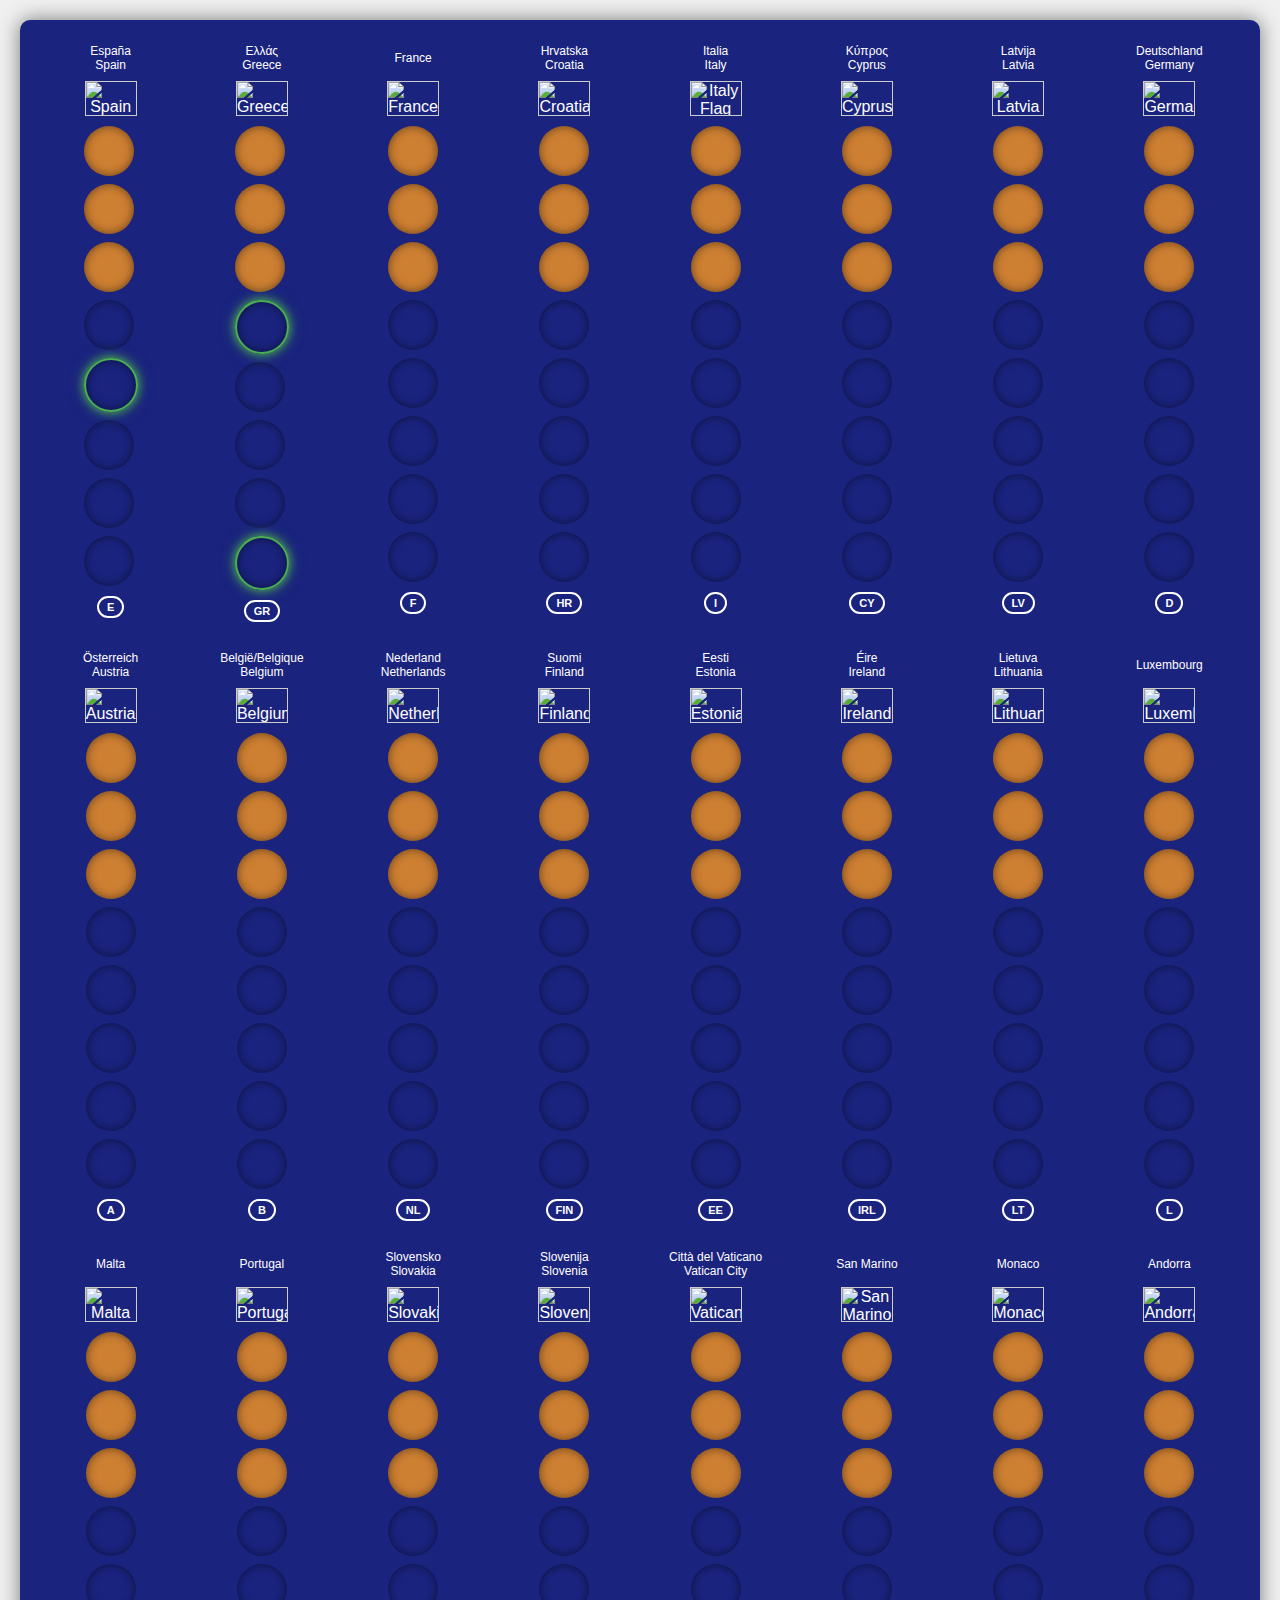
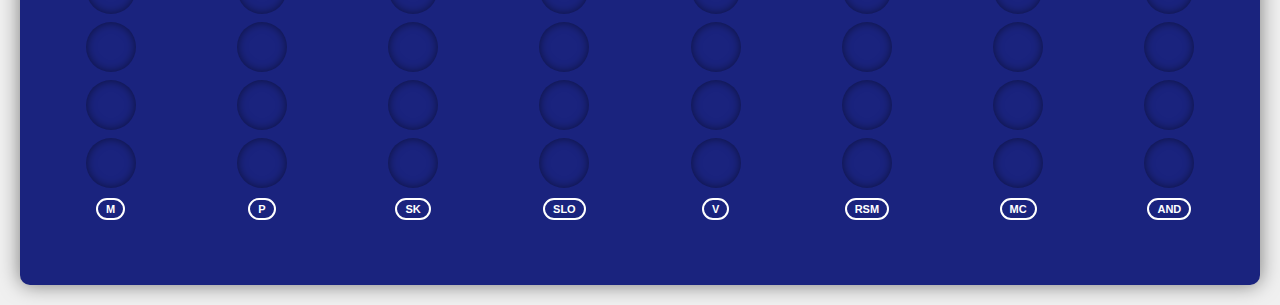
==== commit a5e12ae7: "experiment" ====
--- a/dima.html
+++ b/dima.html
@@ -4,183 +4,13 @@
         <meta charset="UTF-8">
         <meta name="viewport" content="width=device-width, initial-scale=1.0">
         <title>European Coin Collection</title>
-        <style>
-        body {
-            font-family: Arial, sans-serif;
-            background-color: #f0f0f0;
-            margin: 0;
-            padding: 20px;
-        }
-
-        .album {
-            background-color: #1a237e;
-            color: white;
-            max-width: 1800px;
-            margin: 0 auto;
-            padding: 20px;
-            border-radius: 10px;
-            box-shadow: 0 0 20px rgba(0,0,0,0.5);
-        }
-
-        .countries {
-            display: grid;
-            grid-template-columns: repeat(12, 1fr);
-            gap: 10px;
-            text-align: center;
-            margin-bottom: 30px;
-        }
-
-        @media (max-width: 1800px) {
-            .countries {
-                grid-template-columns: repeat(10, 1fr);
-            }
-        }
-
-        @media (max-width: 1500px) {
-            .countries {
-                grid-template-columns: repeat(8, 1fr);
-            }
-        }
-
-        @media (max-width: 1200px) {
-            .countries {
-                grid-template-columns: repeat(6, 1fr);
-            }
-        }
-
-        @media (max-width: 900px) {
-            .countries {
-                grid-template-columns: repeat(4, 1fr);
-            }
-        }
-
-        @media (max-width: 600px) {
-            .countries {
-                grid-template-columns: repeat(3, 1fr);
-            }
-        }
-
-        @media (max-width: 450px) {
-            .countries {
-                grid-template-columns: repeat(2, 1fr);
-            }
-        }
-
-        .country {
-            display: flex;
-            flex-direction: column;
-            align-items: center;
-            margin-bottom: 15px;
-        }
-
-        .country-name {
-            margin-bottom: 5px;
-            font-size: 12px;
-            height: 36px;
-            display: flex;
-            flex-direction: column;
-            justify-content: center;
-        }
-
-        .flag {
-            width: 50px;
-            height: 33px;
-            margin-bottom: 10px;
-            border: 1px solid #ccc;
-        }
-
-        .coins {
-            display: flex;
-            flex-direction: column;
-            gap: 8px;
-        }
-
-        .coin {
-            width: 50px;
-            height: 50px;
-            border-radius: 50%;
-            background-color: #cd7f32;
-            display: flex;
-            align-items: center;
-            justify-content: center;
-            box-shadow: inset 0 0 10px rgba(0,0,0,0.5);
-            cursor: pointer;
-            transition: transform 0.3s, box-shadow 0.3s;
-            position: relative;
-            overflow: visible;
-        }
-
-        .coin img {
-            width: 100%;
-            height: 100%;
-            object-fit: cover;
-            border-radius: 50%;
-        }
-
-        .coin:hover {
-            transform: scale(1.1);
-        }
-
-        .coin:nth-child(4), .coin:nth-child(5), .coin:nth-child(6) {
-            background-color: transparent;
-        }
-
-        .coin:nth-child(7), .coin:nth-child(8) {
-            background: none;
-        }
-
-        .tooltip {
-            display: none;
-            position: absolute;
-            background-color: rgba(0, 0, 0, 0.9);
-            color: white;
-            padding: 10px;
-            border-radius: 5px;
-            z-index: 1000;
-            width: 200px;
-            text-align: left;
-            font-size: 12px;
-            line-height: 1.4;
-            pointer-events: none;
-            left: 60px;
-            top: 50%;
-            transform: translateY(-50%);
-        }
-
-        .country-code {
-            margin-top: 10px;
-            border: 2px solid white;
-            border-radius: 20px;
-            padding: 3px 8px;
-            font-size: 11px;
-            font-weight: bold;
-        }
-
-        h1 {
-            text-align: center;
-            margin-bottom: 30px;
-        }
-
-        .collected {
-            box-shadow: inset 0 0 10px rgba(0,0,0,0.5),
-                        0 0 10px #4CAF50,
-                        0 0 15px rgba(76, 175, 80, 0.5);
-            border: 2px solid #4CAF50;
-        }
-
-        /* Remove or comment out the old .collected::after rule */
-        /* .collected::after {
-            content: "✓";
-            position: absolute;
-            color: #1a237e;
-            font-size: 20px;
-            font-weight: bold;
-        } */
-        </style>
+        <link rel="stylesheet" href="style.css">
+        <link rel="stylesheet" href="coins.css">
     </head>
     <body>
         <div class="album">
             <div class="countries">
+
                 <!-- Spain -->
                 <div class="country">
                     <div class="country-name">
@@ -189,38 +19,14 @@
                     </div>
                     <img src="https://flagcdn.com/es.svg" alt="Spain Flag" class="flag">
                     <div class="coins">
-                        <div class="coin collected" title="1 cent">
-                            <img src="https://www.ecb.europa.eu/euro/coins/common/shared/img/es/Spain_1cent.jpg" alt="1 cent">
-                            <div class="tooltip">1 cent coin featuring the Spanish coat of arms</div>
-                        </div>
-                        <div class="coin" title="2 cents">
-                            <img src="https://www.ecb.europa.eu/euro/coins/common/shared/img/es/Spain_2cent.jpg" alt="2 cents">
-                            <div class="tooltip">2 cent coin with the Spanish coat of arms</div>
-                        </div>
-                        <div class="coin" title="5 cents">
-                            <img src="https://www.ecb.europa.eu/euro/coins/common/shared/img/es/Spain_5cent.jpg" alt="5 cents">
-                            <div class="tooltip">5 cent coin featuring the Spanish coat of arms</div>
-                        </div>
-                        <div class="coin" title="10 cents">
-                            <img src="https://www.ecb.europa.eu/euro/coins/common/shared/img/es/Spain_10cent.jpg" alt="10 cents">
-                            <div class="tooltip">10 cent coin featuring King Felipe VI of Spain</div>
-                        </div>
-                        <div class="coin collected" title="20 cents">
-                            <img src="https://www.ecb.europa.eu/euro/coins/common/shared/img/es/Spain_20cent.jpg" alt="20 cents">
-                            <div class="tooltip">20 cent coin featuring King Felipe VI of Spain</div>
-                        </div>
-                        <div class="coin" title="50 cents">
-                            <img src="https://www.ecb.europa.eu/euro/coins/common/shared/img/es/Spain_50cent_2014.jpg" alt="50 cents">
-                            <div class="tooltip">50 cent coin featuring King Felipe VI of Spain</div>
-                        </div>
-                        <div class="coin" title="1 euro">
-                            <img src="https://www.ecb.europa.eu/euro/coins/common/shared/img/es/Spain_1Euro_2015.jpg" alt="1 euro">
-                            <div class="tooltip">1 euro coin featuring King Felipe VI of Spain</div>
-                        </div>
-                        <div class="coin" title="2 euros">
-                            <img src="https://www.ecb.europa.eu/euro/coins/common/shared/img/es/Spain_2euro_2015.jpg" alt="2 euros">
-                            <div class="tooltip">2 euro coin featuring King Felipe VI of Spain</div>
-                        </div>
+                        <div class="coin es-1c"></div>
+                        <div class="coin es-2c"></div>
+                        <div class="coin es-5c"></div>
+                        <div class="coin es-10c"></div>
+                        <div class="coin es-20c collected"></div>
+                        <div class="coin es-50c"></div>
+                        <div class="coin es-1e"></div>
+                        <div class="coin es-2e"></div>
                     </div>
                     <div class="country-code">E</div>
                 </div>
@@ -233,38 +39,14 @@
                     </div>
                     <img src="https://flagcdn.com/gr.svg" alt="Greece Flag" class="flag">
                     <div class="coins">
-                        <div class="coin" title="1 cent">
-                            <img src="https://www.ecb.europa.eu/euro/coins/common/shared/img/gr/Greece_1cent.jpg" alt="1 cent">
-                            <div class="tooltip">1 cent coin featuring the Greek trireme</div>
-                        </div>
-                        <div class="coin" title="2 cents">
-                            <img src="https://www.ecb.europa.eu/euro/coins/common/shared/img/gr/Greece_2cent.jpg" alt="2 cents">
-                            <div class="tooltip">2 cent coin with the Greek corvette</div>
-                        </div>
-                        <div class="coin" title="5 cents">
-                            <img src="https://www.ecb.europa.eu/euro/coins/common/shared/img/gr/Greece_5cent.jpg" alt="5 cents">
-                            <div class="tooltip">5 cent coin featuring the Greek tanker</div>
-                        </div>
-                        <div class="coin collected" title="10 cents">
-                            <img src="https://www.ecb.europa.eu/euro/coins/common/shared/img/gr/Greece_10cent.jpg" alt="10 cents">
-                            <div class="tooltip">10 cent coin featuring Eleftherios Venizelos</div>
-                        </div>
-                        <div class="coin" title="20 cents">
-                            <img src="https://www.ecb.europa.eu/euro/coins/common/shared/img/gr/Greece_20cent.jpg" alt="20 cents">
-                            <div class="tooltip">20 cent coin featuring Eleftherios Venizelos</div>
-                        </div>
-                        <div class="coin" title="50 cents">
-                            <img src="https://www.ecb.europa.eu/euro/coins/common/shared/img/gr/Greece_50cent.jpg" alt="50 cents">
-                            <div class="tooltip">50 cent coin featuring Eleftherios Venizelos</div>
-                        </div>
-                        <div class="coin" title="1 euro">
-                            <img src="https://www.ecb.europa.eu/euro/coins/common/shared/img/gr/Greece_1euro.jpg" alt="1 euro">
-                            <div class="tooltip">1 euro coin featuring the owl from ancient Athens</div>
-                        </div>
-                        <div class="coin collected" title="2 euros">
-                            <img src="https://www.ecb.europa.eu/euro/coins/common/shared/img/gr/Greece_2euro.jpg" alt="2 euros">
-                            <div class="tooltip">2 euro coin featuring the Greek mythological scene</div>
-                        </div>
+                        <div class="coin gr-1c"></div>
+                        <div class="coin gr-2c"></div>
+                        <div class="coin gr-5c"></div>
+                        <div class="coin gr-10c collected"></div>
+                        <div class="coin gr-20c"></div>
+                        <div class="coin gr-50c"></div>
+                        <div class="coin gr-1e"></div>
+                        <div class="coin gr-2e collected"></div>
                     </div>
                     <div class="country-code">GR</div>
                 </div>
@@ -276,38 +58,14 @@
                     </div>
                     <img src="https://flagcdn.com/fr.svg" alt="France Flag" class="flag">
                     <div class="coins">
-                        <div class="coin" title="1 cent">
-                            <img src="https://www.ecb.europa.eu/euro/coins/common/shared/img/fr/France_1cent.jpg" alt="1 cent">
-                            <div class="tooltip">1 cent coin featuring Marianne, symbol of French Republic</div>
-                        </div>
-                        <div class="coin" title="2 cents">
-                            <img src="https://www.ecb.europa.eu/euro/coins/common/shared/img/fr/France_2cent.jpg" alt="2 cents">
-                            <div class="tooltip">2 cent coin with Marianne, symbol of French Republic</div>
-                        </div>
-                        <div class="coin" title="5 cents">
-                            <img src="https://www.ecb.europa.eu/euro/coins/common/shared/img/fr/France_5cent.jpg" alt="5 cents">
-                            <div class="tooltip">5 cent coin featuring Marianne, symbol of French Republic</div>
-                        </div>
-                        <div class="coin" title="10 cents">
-                            <img src="https://www.ecb.europa.eu/euro/coins/common/shared/img/fr/France_10cent_2024.jpg" alt="10 cents">
-                            <div class="tooltip">10 cent coin featuring the tree of life, symbolizing growth and continuity</div>
-                        </div>
-                        <div class="coin" title="20 cents">
-                            <img src="https://www.ecb.europa.eu/euro/coins/common/shared/img/fr/France_20cent_2024.jpg" alt="20 cents">
-                            <div class="tooltip">20 cent coin featuring the tree of life, symbolizing growth and continuity</div>
-                        </div>
-                        <div class="coin" title="50 cents">
-                            <img src="https://www.ecb.europa.eu/euro/coins/common/shared/img/fr/France_50cent_2024.jpg" alt="50 cents">
-                            <div class="tooltip">50 cent coin featuring the tree of life, symbolizing growth and continuity</div>
-                        </div>
-                        <div class="coin" title="1 euro">
-                            <img src="https://www.ecb.europa.eu/euro/coins/common/shared/img/fr/France_1euro_2022.jpg" alt="1 euro">
-                            <div class="tooltip">1 euro coin featuring the tree of life, symbolizing growth and continuity</div>
-                        </div>
-                        <div class="coin" title="2 euros">
-                            <img src="https://www.ecb.europa.eu/euro/coins/common/shared/img/fr/France_2euro_2022.jpg" alt="2 euros">
-                            <div class="tooltip">2 euro coin featuring Marianne, symbol of French Republic</div>
-                        </div>
+                        <div class="coin fr-1c"></div>
+                        <div class="coin fr-2c"></div>
+                        <div class="coin fr-5c"></div>
+                        <div class="coin fr-10c"></div>
+                        <div class="coin fr-20c"></div>
+                        <div class="coin fr-50c"></div>
+                        <div class="coin fr-1e"></div>
+                        <div class="coin fr-2e"></div>
                     </div>
                     <div class="country-code">F</div>
                 </div>
@@ -320,38 +78,14 @@
                     </div>
                     <img src="https://flagcdn.com/hr.svg" alt="Croatia Flag" class="flag">
                     <div class="coins">
-                        <div class="coin" title="1 cent">
-                            <img src="https://www.ecb.europa.eu/euro/coins/common/shared/img/hr/Croatia_1cent.jpg" alt="1 cent">
-                            <div class="tooltip">1 cent coin featuring the Croatian checkerboard pattern</div>
-                        </div>
-                        <div class="coin" title="2 cents">
-                            <img src="https://www.ecb.europa.eu/euro/coins/common/shared/img/hr/Croatia_2cent.jpg" alt="2 cents">
-                            <div class="tooltip">2 cent coin with the Croatian checkerboard pattern</div>
-                        </div>
-                        <div class="coin" title="5 cents">
-                            <img src="https://www.ecb.europa.eu/euro/coins/common/shared/img/hr/Croatia_5cent.jpg" alt="5 cents">
-                            <div class="tooltip">5 cent coin featuring the Croatian checkerboard pattern</div>
-                        </div>
-                        <div class="coin" title="10 cents">
-                            <img src="https://www.ecb.europa.eu/euro/coins/common/shared/img/hr/Croatia_10cent.jpg" alt="10 cents">
-                            <div class="tooltip">10 cent coin featuring the Croatian marten (kuna)</div>
-                        </div>
-                        <div class="coin" title="20 cents">
-                            <img src="https://www.ecb.europa.eu/euro/coins/common/shared/img/hr/Croatia_20cent.jpg" alt="20 cents">
-                            <div class="tooltip">20 cent coin featuring the Croatian marten (kuna)</div>
-                        </div>
-                        <div class="coin" title="50 cents">
-                            <img src="https://www.ecb.europa.eu/euro/coins/common/shared/img/hr/Croatia_50cent.jpg" alt="50 cents">
-                            <div class="tooltip">50 cent coin featuring the Croatian marten (kuna)</div>
-                        </div>
-                        <div class="coin" title="1 euro">
-                            <img src="https://www.ecb.europa.eu/euro/coins/common/shared/img/hr/Croatia_1euro.jpg" alt="1 euro">
-                            <div class="tooltip">1 euro coin featuring the Croatian marten (kuna)</div>
-                        </div>
-                        <div class="coin" title="2 euros">
-                            <img src="https://www.ecb.europa.eu/euro/coins/common/shared/img/hr/Croatia_2euro.jpg" alt="2 euros">
-                            <div class="tooltip">2 euro coin featuring the Croatian map</div>
-                        </div>
+                        <div class="coin hr-1c"></div>
+                        <div class="coin hr-2c"></div>
+                        <div class="coin hr-5c"></div>
+                        <div class="coin hr-10c"></div>
+                        <div class="coin hr-20c"></div>
+                        <div class="coin hr-50c"></div>
+                        <div class="coin hr-1e"></div>
+                        <div class="coin hr-2e"></div>
                     </div>
                     <div class="country-code">HR</div>
                 </div>
@@ -364,38 +98,14 @@
                     </div>
                     <img src="https://flagcdn.com/it.svg" alt="Italy Flag" class="flag">
                     <div class="coins">
-                        <div class="coin" title="1 cent">
-                            <img src="https://www.ecb.europa.eu/euro/coins/common/shared/img/it/Italy_1cent.jpg" alt="1 cent">
-                            <div class="tooltip">1 cent coin featuring the Colosseum of Rome</div>
-                        </div>
-                        <div class="coin" title="2 cents">
-                            <img src="https://www.ecb.europa.eu/euro/coins/common/shared/img/it/Italy_2cent.jpg" alt="2 cents">
-                            <div class="tooltip">2 cent coin with the Colosseum of Rome</div>
-                        </div>
-                        <div class="coin" title="5 cents">
-                            <img src="https://www.ecb.europa.eu/euro/coins/common/shared/img/it/Italy_5cent.jpg" alt="5 cents">
-                            <div class="tooltip">5 cent coin featuring the Colosseum of Rome</div>
-                        </div>
-                        <div class="coin" title="10 cents">
-                            <img src="https://www.ecb.europa.eu/euro/coins/common/shared/img/it/Italy_10cent.jpg" alt="10 cents">
-                            <div class="tooltip">10 cent coin featuring the Colosseum in Rome</div>
-                        </div>
-                        <div class="coin" title="20 cents">
-                            <img src="https://www.ecb.europa.eu/euro/coins/common/shared/img/it/Italy_20cent.jpg" alt="20 cents">
-                            <div class="tooltip">20 cent coin featuring the Colosseum in Rome</div>
-                        </div>
-                        <div class="coin" title="50 cents">
-                            <img src="https://www.ecb.europa.eu/euro/coins/common/shared/img/it/Italy_50cent.jpg" alt="50 cents">
-                            <div class="tooltip">50 cent coin featuring the Colosseum in Rome</div>
-                        </div>
-                        <div class="coin" title="1 euro">
-                            <img src="https://www.ecb.europa.eu/euro/coins/common/shared/img/it/Italy_1euro.jpg" alt="1 euro">
-                            <div class="tooltip">1 euro coin featuring Leonardo da Vinci's Vitruvian Man</div>
-                        </div>
-                        <div class="coin" title="2 euros">
-                            <img src="https://www.ecb.europa.eu/euro/coins/common/shared/img/it/Italy_2euro.jpg" alt="2 euros">
-                            <div class="tooltip">2 euro coin featuring Dante Alighieri</div>
-                        </div>
+                        <div class="coin it-1c"></div>
+                        <div class="coin it-2c"></div>
+                        <div class="coin it-5c"></div>
+                        <div class="coin it-10c"></div>
+                        <div class="coin it-20c"></div>
+                        <div class="coin it-50c"></div>
+                        <div class="coin it-1e"></div>
+                        <div class="coin it-2e"></div>
                     </div>
                     <div class="country-code">I</div>
                 </div>
@@ -408,38 +118,14 @@
                     </div>
                     <img src="https://flagcdn.com/cy.svg" alt="Cyprus Flag" class="flag">
                     <div class="coins">
-                        <div class="coin" title="1 cent">
-                            <img src="https://www.ecb.europa.eu/euro/coins/common/shared/img/cy/Cyprus_1cent.jpg" alt="1 cent">
-                            <div class="tooltip">1 cent coin featuring the mouflon, Cyprus's national animal</div>
-                        </div>
-                        <div class="coin" title="2 cents">
-                            <img src="https://www.ecb.europa.eu/euro/coins/common/shared/img/cy/Cyprus_2cent.jpg" alt="2 cents">
-                            <div class="tooltip">2 cent coin with the mouflon, Cyprus's national animal</div>
-                        </div>
-                        <div class="coin" title="5 cents">
-                            <img src="https://www.ecb.europa.eu/euro/coins/common/shared/img/cy/Cyprus_5cent.jpg" alt="5 cents">
-                            <div class="tooltip">5 cent coin featuring the mouflon, Cyprus's national animal</div>
-                        </div>
-                        <div class="coin" title="10 cents">
-                            <img src="https://www.ecb.europa.eu/euro/coins/common/shared/img/cy/Cyprus_10cent.jpg" alt="10 cents">
-                            <div class="tooltip">10 cent coin featuring the Kyrenia ship, ancient Greek merchant vessel</div>
-                        </div>
-                        <div class="coin" title="20 cents">
-                            <img src="https://www.ecb.europa.eu/euro/coins/common/shared/img/cy/Cyprus_20cent.jpg" alt="20 cents">
-                            <div class="tooltip">20 cent coin featuring the Kyrenia ship, ancient Greek merchant vessel</div>
-                        </div>
-                        <div class="coin" title="50 cents">
-                            <img src="https://www.ecb.europa.eu/euro/coins/common/shared/img/cy/Cyprus_50cent.jpg" alt="50 cents">
-                            <div class="tooltip">50 cent coin featuring the Kyrenia ship, ancient Greek merchant vessel</div>
-                        </div>
-                        <div class="coin" title="1 euro">
-                            <img src="https://www.ecb.europa.eu/euro/coins/common/shared/img/cy/Cyprus_1euro.jpg" alt="1 euro">
-                            <div class="tooltip">1 euro coin featuring the Kyrenia ship, ancient Greek merchant vessel</div>
-                        </div>
-                        <div class="coin" title="2 euros">
-                            <img src="https://www.ecb.europa.eu/euro/coins/common/shared/img/cy/Cyprus_2Euro.jpg" alt="2 euros">
-                            <div class="tooltip">2 euro coin featuring the Idol of Pomos</div>
-                        </div>
+                        <div class="coin cy-1c"></div>
+                        <div class="coin cy-2c"></div>
+                        <div class="coin cy-5c"></div>
+                        <div class="coin cy-10c"></div>
+                        <div class="coin cy-20c"></div>
+                        <div class="coin cy-50c"></div>
+                        <div class="coin cy-1e"></div>
+                        <div class="coin cy-2e"></div>
                     </div>
                     <div class="country-code">CY</div>
                 </div>
@@ -452,38 +138,14 @@
                     </div>
                     <img src="https://flagcdn.com/lv.svg" alt="Latvia Flag" class="flag">
                     <div class="coins">
-                        <div class="coin" title="1 cent">
-                            <img src="https://www.ecb.europa.eu/euro/coins/common/shared/img/lv/Latvia_1cent.jpg" alt="1 cent">
-                            <div class="tooltip">1 cent coin featuring the Latvian national emblem</div>
-                        </div>
-                        <div class="coin" title="2 cents">
-                            <img src="https://www.ecb.europa.eu/euro/coins/common/shared/img/lv/Latvia_2cent.jpg" alt="2 cents">
-                            <div class="tooltip">2 cent coin with the Latvian national emblem</div>
-                        </div>
-                        <div class="coin" title="5 cents">
-                            <img src="https://www.ecb.europa.eu/euro/coins/common/shared/img/lv/Latvia_5cent.jpg" alt="5 cents">
-                            <div class="tooltip">5 cent coin featuring the Latvian national emblem</div>
-                        </div>
-                        <div class="coin" title="10 cents">
-                            <img src="https://www.ecb.europa.eu/euro/coins/common/shared/img/lv/Latvia_10cent.jpg" alt="10 cents">
-                            <div class="tooltip">10 cent coin featuring the Latvian maiden, symbol of freedom</div>
-                        </div>
-                        <div class="coin" title="20 cents">
-                            <img src="https://www.ecb.europa.eu/euro/coins/common/shared/img/lv/Latvia_20cent.jpg" alt="20 cents">
-                            <div class="tooltip">20 cent coin featuring the Latvian maiden, symbol of freedom</div>
-                        </div>
-                        <div class="coin" title="50 cents">
-                            <img src="https://www.ecb.europa.eu/euro/coins/common/shared/img/lv/Latvia_50cent.jpg" alt="50 cents">
-                            <div class="tooltip">50 cent coin featuring the Latvian maiden, symbol of freedom</div>
-                        </div>
-                        <div class="coin" title="1 euro">
-                            <img src="https://www.ecb.europa.eu/euro/coins/common/shared/img/lv/Latvia_1euro.jpg" alt="1 euro">
-                            <div class="tooltip">1 euro coin featuring the Latvian coat of arms</div>
-                        </div>
-                        <div class="coin" title="2 euros">
-                            <img src="https://www.ecb.europa.eu/euro/coins/common/shared/img/lv/Latvia_2euro.jpg" alt="2 euros">
-                            <div class="tooltip">2 euro coin featuring the Vytis (Knight)</div>
-                        </div>
+                        <div class="coin lv-1c"></div>
+                        <div class="coin lv-2c"></div>
+                        <div class="coin lv-5c"></div>
+                        <div class="coin lv-10c"></div>
+                        <div class="coin lv-20c"></div>
+                        <div class="coin lv-50c"></div>
+                        <div class="coin lv-1e"></div>
+                        <div class="coin lv-2e"></div>
                     </div>
                     <div class="country-code">LV</div>
                 </div>
@@ -496,38 +158,14 @@
                     </div>
                     <img src="https://flagcdn.com/de.svg" alt="Germany Flag" class="flag">
                     <div class="coins">
-                        <div class="coin" title="1 cent">
-                            <img src="https://www.ecb.europa.eu/euro/coins/common/shared/img/de/Germany_1cent.jpg" alt="1 cent">
-                            <div class="tooltip">1 cent coin featuring the German oak branch</div>
-                        </div>
-                        <div class="coin" title="2 cents">
-                            <img src="https://www.ecb.europa.eu/euro/coins/common/shared/img/de/Germany_2cent.jpg" alt="2 cents">
-                            <div class="tooltip">2 cent coin with the German oak branch</div>
-                        </div>
-                        <div class="coin" title="5 cents">
-                            <img src="https://www.ecb.europa.eu/euro/coins/common/shared/img/de/Germany_5cent.jpg" alt="5 cents">
-                            <div class="tooltip">5 cent coin featuring the German oak branch</div>
-                        </div>
-                        <div class="coin" title="10 cents">
-                            <img src="https://www.ecb.europa.eu/euro/coins/common/shared/img/de/Germany_10cent.jpg" alt="10 cents">
-                            <div class="tooltip">10 cent coin featuring the Brandenburg Gate</div>
-                        </div>
-                        <div class="coin" title="20 cents">
-                            <img src="https://www.ecb.europa.eu/euro/coins/common/shared/img/de/Germany_20cent.jpg" alt="20 cents">
-                            <div class="tooltip">20 cent coin featuring the Brandenburg Gate</div>
-                        </div>
-                        <div class="coin" title="50 cents">
-                            <img src="https://www.ecb.europa.eu/euro/coins/common/shared/img/de/Germany_50cent.jpg" alt="50 cents">
-                            <div class="tooltip">50 cent coin featuring the Brandenburg Gate</div>
-                        </div>
-                        <div class="coin" title="1 euro">
-                            <img src="https://www.ecb.europa.eu/euro/coins/common/shared/img/de/Germany_1euro.jpg" alt="1 euro">
-                            <div class="tooltip">1 euro coin featuring the German eagle</div>
-                        </div>
-                        <div class="coin" title="2 euros">
-                            <img src="https://www.ecb.europa.eu/euro/coins/common/shared/img/de/Germany_2euro.jpg" alt="2 euros">
-                            <div class="tooltip">2 euro coin featuring the German eagle</div>
-                        </div>
+                        <div class="coin de-1c"></div>
+                        <div class="coin de-2c"></div>
+                        <div class="coin de-5c"></div>
+                        <div class="coin de-10c"></div>
+                        <div class="coin de-20c"></div>
+                        <div class="coin de-50c"></div>
+                        <div class="coin de-1e"></div>
+                        <div class="coin de-2e"></div>
                     </div>
                     <div class="country-code">D</div>
                 </div>
@@ -540,38 +178,14 @@
                     </div>
                     <img src="https://flagcdn.com/at.svg" alt="Austria Flag" class="flag">
                     <div class="coins">
-                        <div class="coin" title="1 cent">
-                            <img src="https://www.ecb.europa.eu/euro/coins/common/shared/img/at/Austria_1cent.jpg" alt="1 cent">
-                            <div class="tooltip">1 cent coin featuring the Austrian gentian flower</div>
-                        </div>
-                        <div class="coin" title="2 cents">
-                            <img src="https://www.ecb.europa.eu/euro/coins/common/shared/img/at/Austria_2cent.jpg" alt="2 cents">
-                            <div class="tooltip">2 cent coin with the Austrian gentian flower</div>
-                        </div>
-                        <div class="coin" title="5 cents">
-                            <img src="https://www.ecb.europa.eu/euro/coins/common/shared/img/at/Austria_5cent.jpg" alt="5 cents">
-                            <div class="tooltip">5 cent coin featuring the Austrian gentian flower</div>
-                        </div>
-                        <div class="coin" title="10 cents">
-                            <img src="https://www.ecb.europa.eu/euro/coins/common/shared/img/at/Austria_10cent.jpg" alt="10 cents">
-                            <div class="tooltip">10 cent coin featuring the Vienna Secession building</div>
-                        </div>
-                        <div class="coin" title="20 cents">
-                            <img src="https://www.ecb.europa.eu/euro/coins/common/shared/img/at/Austria_20cent.jpg" alt="20 cents">
-                            <div class="tooltip">20 cent coin featuring the Vienna Secession building</div>
-                        </div>
-                        <div class="coin" title="50 cents">
-                            <img src="https://www.ecb.europa.eu/euro/coins/common/shared/img/at/Austria_50cent.jpg" alt="50 cents">
-                            <div class="tooltip">50 cent coin featuring the Vienna Secession building</div>
-                        </div>
-                        <div class="coin" title="1 euro">
-                            <img src="https://www.ecb.europa.eu/euro/coins/common/shared/img/at/Austria_1Euro.jpg" alt="1 euro">
-                            <div class="tooltip">1 euro coin featuring Wolfgang Amadeus Mozart</div>
-                        </div>
-                        <div class="coin" title="2 euros">
-                            <img src="https://www.ecb.europa.eu/euro/coins/common/shared/img/at/Austria_2Euro.jpg" alt="2 euros">
-                            <div class="tooltip">2 euro coin featuring the Austrian eagle</div>
-                        </div>
+                        <div class="coin at-1c"></div>
+                        <div class="coin at-2c"></div>
+                        <div class="coin at-5c"></div>
+                        <div class="coin at-10c"></div>
+                        <div class="coin at-20c"></div>
+                        <div class="coin at-50c"></div>
+                        <div class="coin at-1e"></div>
+                        <div class="coin at-2e"></div>
                     </div>
                     <div class="country-code">A</div>
                 </div>
@@ -584,38 +198,14 @@
                     </div>
                     <img src="https://flagcdn.com/be.svg" alt="Belgium Flag" class="flag">
                     <div class="coins">
-                        <div class="coin" title="1 cent">
-                            <img src="https://www.ecb.europa.eu/euro/coins/common/shared/img/be/Belgium_1cent_2014.jpg" alt="1 cent">
-                            <div class="tooltip">1 cent coin featuring King Philippe of Belgium</div>
-                        </div>
-                        <div class="coin" title="2 cents">
-                            <img src="https://www.ecb.europa.eu/euro/coins/common/shared/img/be/Belgium_2cent_2014.jpg" alt="2 cents">
-                            <div class="tooltip">2 cent coin with King Philippe of Belgium</div>
-                        </div>
-                        <div class="coin" title="5 cents">
-                            <img src="https://www.ecb.europa.eu/euro/coins/common/shared/img/be/Belgium_5cent_2014.jpg" alt="5 cents">
-                            <div class="tooltip">5 cent coin featuring King Philippe of Belgium</div>
-                        </div>
-                        <div class="coin" title="10 cents">
-                            <img src="https://www.ecb.europa.eu/euro/coins/common/shared/img/be/Belgium_10cent_2014.jpg" alt="10 cents">
-                            <div class="tooltip">10 cent coin featuring King Philippe of Belgium</div>
-                        </div>
-                        <div class="coin" title="20 cents">
-                            <img src="https://www.ecb.europa.eu/euro/coins/common/shared/img/be/Belgium_20cent_2014.jpg" alt="20 cents">
-                            <div class="tooltip">20 cent coin featuring King Philippe of Belgium</div>
-                        </div>
-                        <div class="coin" title="50 cents">
-                            <img src="https://www.ecb.europa.eu/euro/coins/common/shared/img/be/Belgium_50cent_2014.jpg" alt="50 cents">
-                            <div class="tooltip">50 cent coin featuring King Philippe of Belgium</div>
-                        </div>
-                        <div class="coin" title="1 euro">
-                            <img src="https://www.ecb.europa.eu/euro/coins/common/shared/img/be/Belgium_1euro_2014.jpg" alt="1 euro">
-                            <div class="tooltip">1 euro coin featuring King Philippe of Belgium</div>
-                        </div>
-                        <div class="coin" title="2 euros">
-                            <img src="https://www.ecb.europa.eu/euro/coins/common/shared/img/be/Belgium_2euro_2014ph.jpg" alt="2 euros">
-                            <div class="tooltip">2 euro coin featuring King Philippe of Belgium</div>
-                        </div>
+                        <div class="coin be-1c"></div>
+                        <div class="coin be-2c"></div>
+                        <div class="coin be-5c"></div>
+                        <div class="coin be-10c"></div>
+                        <div class="coin be-20c"></div>
+                        <div class="coin be-50c"></div>
+                        <div class="coin be-1e"></div>
+                        <div class="coin be-2e"></div>
                     </div>
                     <div class="country-code">B</div>
                 </div>
@@ -628,38 +218,14 @@
                     </div>
                     <img src="https://flagcdn.com/nl.svg" alt="Netherlands Flag" class="flag">
                     <div class="coins">
-                        <div class="coin" title="1 cent">
-                            <img src="https://www.ecb.europa.eu/euro/coins/common/shared/img/nl/Netherlands_1cent.jpg" alt="1 cent">
-                            <div class="tooltip">1 cent coin featuring King Willem-Alexander</div>
-                        </div>
-                        <div class="coin" title="2 cents">
-                            <img src="https://www.ecb.europa.eu/euro/coins/common/shared/img/nl/Netherlands_2cent.jpg" alt="2 cents">
-                            <div class="tooltip">2 cent coin with King Willem-Alexander</div>
-                        </div>
-                        <div class="coin" title="5 cents">
-                            <img src="https://www.ecb.europa.eu/euro/coins/common/shared/img/nl/Netherlands_5cent.jpg" alt="5 cents">
-                            <div class="tooltip">5 cent coin featuring King Willem-Alexander</div>
-                        </div>
-                        <div class="coin" title="10 cents">
-                            <img src="https://www.ecb.europa.eu/euro/coins/common/shared/img/nl/Netherlands_10cent.jpg" alt="10 cents">
-                            <div class="tooltip">10 cent coin featuring King Willem-Alexander</div>
-                        </div>
-                        <div class="coin" title="20 cents">
-                            <img src="https://www.ecb.europa.eu/euro/coins/common/shared/img/nl/Netherlands_20cent.jpg" alt="20 cents">
-                            <div class="tooltip">20 cent coin featuring King Willem-Alexander</div>
-                        </div>
-                        <div class="coin" title="50 cents">
-                            <img src="https://www.ecb.europa.eu/euro/coins/common/shared/img/nl/Netherlands_50cent.jpg" alt="50 cents">
-                            <div class="tooltip">50 cent coin featuring King Willem-Alexander</div>
-                        </div>
-                        <div class="coin" title="1 euro">
-                            <img src="https://www.ecb.europa.eu/euro/coins/common/shared/img/nl/Netherlands_1Euro.jpg" alt="1 euro">
-                            <div class="tooltip">1 euro coin featuring King Willem-Alexander</div>
-                        </div>
-                        <div class="coin" title="2 euros">
-                            <img src="https://www.ecb.europa.eu/euro/coins/common/shared/img/nl/Netherlands_2Euro.jpg" alt="2 euros">
-                            <div class="tooltip">2 euro coin featuring King Willem-Alexander</div>
-                        </div>
+                        <div class="coin nl-1c"></div>
+                        <div class="coin nl-2c"></div>
+                        <div class="coin nl-5c"></div>
+                        <div class="coin nl-10c"></div>
+                        <div class="coin nl-20c"></div>
+                        <div class="coin nl-50c"></div>
+                        <div class="coin nl-1e"></div>
+                        <div class="coin nl-2e"></div>
                     </div>
                     <div class="country-code">NL</div>
                 </div>
@@ -672,38 +238,14 @@
                     </div>
                     <img src="https://flagcdn.com/fi.svg" alt="Finland Flag" class="flag">
                     <div class="coins">
-                        <div class="coin" title="1 cent">
-                            <img src="https://www.ecb.europa.eu/euro/coins/common/shared/img/fi/Finland_1cent.jpg" alt="1 cent">
-                            <div class="tooltip">1 cent coin featuring the Finnish heraldic lion</div>
-                        </div>
-                        <div class="coin" title="2 cents">
-                            <img src="https://www.ecb.europa.eu/euro/coins/common/shared/img/fi/Finland_2cent.jpg" alt="2 cents">
-                            <div class="tooltip">2 cent coin with the Finnish heraldic lion</div>
-                        </div>
-                        <div class="coin" title="5 cents">
-                            <img src="https://www.ecb.europa.eu/euro/coins/common/shared/img/fi/Finland_5cent.jpg" alt="5 cents">
-                            <div class="tooltip">5 cent coin featuring the Finnish heraldic lion</div>
-                        </div>
-                        <div class="coin" title="10 cents">
-                            <img src="https://www.ecb.europa.eu/euro/coins/common/shared/img/fi/Finland_10cent.jpg" alt="10 cents">
-                            <div class="tooltip">10 cent coin featuring the Finnish heraldic lion</div>
-                        </div>
-                        <div class="coin" title="20 cents">
-                            <img src="https://www.ecb.europa.eu/euro/coins/common/shared/img/fi/Finland_20cent.jpg" alt="20 cents">
-                            <div class="tooltip">20 cent coin featuring the Finnish heraldic lion</div>
-                        </div>
-                        <div class="coin" title="50 cents">
-                            <img src="https://www.ecb.europa.eu/euro/coins/common/shared/img/fi/Finland_50cent.jpg" alt="50 cents">
-                            <div class="tooltip">50 cent coin featuring the Finnish heraldic lion</div>
-                        </div>
-                        <div class="coin" title="1 euro">
-                            <img src="https://www.ecb.europa.eu/euro/coins/common/shared/img/fi/Finland_1euro.jpg" alt="1 euro">
-                            <div class="tooltip">1 euro coin featuring two flying swans</div>
-                        </div>
-                        <div class="coin" title="2 euros">
-                            <img src="https://www.ecb.europa.eu/euro/coins/common/shared/img/fi/Finland_2euro.jpg" alt="2 euros">
-                            <div class="tooltip">2 euro coin featuring cloudberry and cloudberry flower</div>
-                        </div>
+                        <div class="coin fi-1c"></div>
+                        <div class="coin fi-2c"></div>
+                        <div class="coin fi-5c"></div>
+                        <div class="coin fi-10c"></div>
+                        <div class="coin fi-20c"></div>
+                        <div class="coin fi-50c"></div>
+                        <div class="coin fi-1e"></div>
+                        <div class="coin fi-2e"></div>
                     </div>
                     <div class="country-code">FIN</div>
                 </div>
@@ -716,40 +258,36 @@
                     </div>
                     <img src="https://flagcdn.com/ee.svg" alt="Estonia Flag" class="flag">
                     <div class="coins">
-                        <div class="coin" title="1 cent">
-                            <img src="https://www.ecb.europa.eu/euro/coins/common/shared/img/et/Estonia_1cent.jpg" alt="1 cent">
-                            <div class="tooltip">1 cent coin featuring the Estonian coat of arms</div>
-                        </div>
-                        <div class="coin" title="2 cents">
-                            <img src="https://www.ecb.europa.eu/euro/coins/common/shared/img/et/Estonia_2cent.jpg" alt="2 cents">
-                            <div class="tooltip">2 cent coin with the Estonian coat of arms</div>
-                        </div>
-                        <div class="coin" title="5 cents">
-                            <img src="https://www.ecb.europa.eu/euro/coins/common/shared/img/et/Estonia_5cent.jpg" alt="5 cents">
-                            <div class="tooltip">5 cent coin featuring the Estonian coat of arms</div>
-                        </div>
-                        <div class="coin" title="10 cents">
-                            <img src="https://www.ecb.europa.eu/euro/coins/common/shared/img/et/Estonia_10cent.jpg" alt="10 cents">
-                            <div class="tooltip">10 cent coin featuring the Estonian coat of arms</div>
-                        </div>
-                        <div class="coin" title="20 cents">
-                            <img src="https://www.ecb.europa.eu/euro/coins/common/shared/img/et/Estonia_20cent.jpg" alt="20 cents">
-                            <div class="tooltip">20 cent coin featuring the Estonian coat of arms</div>
-                        </div>
-                        <div class="coin" title="50 cents">
-                            <img src="https://www.ecb.europa.eu/euro/coins/common/shared/img/et/Estonia_50cent.jpg" alt="50 cents">
-                            <div class="tooltip">50 cent coin featuring the Estonian coat of arms</div>
-                        </div>
-                        <div class="coin" title="1 euro">
-                            <img src="https://www.ecb.europa.eu/euro/coins/common/shared/img/et/Estonia_1Euro.jpg" alt="1 euro">
-                            <div class="tooltip">1 euro coin featuring the Estonian coat of arms</div>
-                        </div>
-                        <div class="coin" title="2 euros">
-                            <img src="https://www.ecb.europa.eu/euro/coins/common/shared/img/et/Estonia_2Euro.jpg" alt="2 euros">
-                            <div class="tooltip">2 euro coin featuring Estonia's geographical outline</div>
-                        </div>
-                    </div>
-                    <div class="country-code">EST</div>
+                        <div class="coin ee-1c"></div>
+                        <div class="coin ee-2c"></div>
+                        <div class="coin ee-5c"></div>
+                        <div class="coin ee-10c"></div>
+                        <div class="coin ee-20c"></div>
+                        <div class="coin ee-50c"></div>
+                        <div class="coin ee-1e"></div>
+                        <div class="coin ee-2e"></div>
+                    </div>
+                    <div class="country-code">EE</div>
+                </div>
+
+                <!-- Ireland -->
+                <div class="country">
+                    <div class="country-name">
+                        <div>Éire</div>
+                        <div>Ireland</div>
+                    </div>
+                    <img src="https://flagcdn.com/ie.svg" alt="Ireland Flag" class="flag">
+                    <div class="coins">
+                        <div class="coin ie-1c"></div>
+                        <div class="coin ie-2c"></div>
+                        <div class="coin ie-5c"></div>
+                        <div class="coin ie-10c"></div>
+                        <div class="coin ie-20c"></div>
+                        <div class="coin ie-50c"></div>
+                        <div class="coin ie-1e"></div>
+                        <div class="coin ie-2e"></div>
+                    </div>
+                    <div class="country-code">IRL</div>
                 </div>
 
                 <!-- Lithuania -->
@@ -760,126 +298,33 @@
                     </div>
                     <img src="https://flagcdn.com/lt.svg" alt="Lithuania Flag" class="flag">
                     <div class="coins">
-                        <div class="coin" title="1 cent">
-                            <img src="https://www.ecb.europa.eu/euro/coins/common/shared/img/lt/Lithuania_1cent_2015.jpg" alt="1 cent">
-                            <div class="tooltip">1 cent coin featuring the Lithuanian coat of arms</div>
-                        </div>
-                        <div class="coin" title="2 cents">
-                            <img src="https://www.ecb.europa.eu/euro/coins/common/shared/img/lt/Lithuania_2cent_2015.jpg" alt="2 cents">
-                            <div class="tooltip">2 cent coin with the Lithuanian coat of arms</div>
-                        </div>
-                        <div class="coin" title="5 cents">
-                            <img src="https://www.ecb.europa.eu/euro/coins/common/shared/img/lt/Lithuania_5cent_2015.jpg" alt="5 cents">
-                            <div class="tooltip">5 cent coin featuring the Lithuanian coat of arms</div>
-                        </div>
-                        <div class="coin" title="10 cents">
-                            <img src="https://www.ecb.europa.eu/euro/coins/common/shared/img/lt/Lithuania_10cent_2015.jpg" alt="10 cents">
-                            <div class="tooltip">10 cent coin featuring the Lithuanian coat of arms</div>
-                        </div>
-                        <div class="coin" title="20 cents">
-                            <img src="https://www.ecb.europa.eu/euro/coins/common/shared/img/lt/Lithuania_20cent_2015.jpg" alt="20 cents">
-                            <div class="tooltip">20 cent coin featuring the Lithuanian coat of arms</div>
-                        </div>
-                        <div class="coin" title="50 cents">
-                            <img src="https://www.ecb.europa.eu/euro/coins/common/shared/img/lt/Lithuania_50cent_2014.jpg" alt="50 cents">
-                            <div class="tooltip">50 cent coin featuring the Lithuanian coat of arms</div>
-                        </div>
-                        <div class="coin" title="1 euro">
-                            <img src="https://www.ecb.europa.eu/euro/coins/common/shared/img/lt/Lithuania_1euro.jpg" alt="1 euro">
-                            <div class="tooltip">1 euro coin featuring the Lithuanian coat of arms</div>
-                        </div>
-                        <div class="coin" title="2 euros">
-                            <img src="https://www.ecb.europa.eu/euro/coins/common/shared/img/lt/Lithuania_2euro_2015.jpg" alt="2 euros">
-                            <div class="tooltip">2 euro coin featuring the Vytis (Knight)</div>
-                        </div>
+                        <div class="coin lt-1c"></div>
+                        <div class="coin lt-2c"></div>
+                        <div class="coin lt-5c"></div>
+                        <div class="coin lt-10c"></div>
+                        <div class="coin lt-20c"></div>
+                        <div class="coin lt-50c"></div>
+                        <div class="coin lt-1e"></div>
+                        <div class="coin lt-2e"></div>
                     </div>
                     <div class="country-code">LT</div>
                 </div>
 
-                <!-- Ireland -->
-                <div class="country">
-                    <div class="country-name">
-                        <div>Éire</div>
-                        <div>Ireland</div>
-                    </div>
-                    <img src="https://flagcdn.com/ie.svg" alt="Ireland Flag" class="flag">
-                    <div class="coins">
-                        <div class="coin" title="1 cent">
-                            <img src="https://www.ecb.europa.eu/euro/coins/common/shared/img/ie/Ireland_1cent.jpg" alt="1 cent">
-                            <div class="tooltip">1 cent coin featuring the Celtic harp</div>
-                        </div>
-                        <div class="coin" title="2 cents">
-                            <img src="https://www.ecb.europa.eu/euro/coins/common/shared/img/ie/Ireland_2cent.jpg" alt="2 cents">
-                            <div class="tooltip">2 cent coin with the Celtic harp</div>
-                        </div>
-                        <div class="coin" title="5 cents">
-                            <img src="https://www.ecb.europa.eu/euro/coins/common/shared/img/ie/Ireland_5cent.jpg" alt="5 cents">
-                            <div class="tooltip">5 cent coin featuring the Celtic harp</div>
-                        </div>
-                        <div class="coin" title="10 cents">
-                            <img src="https://www.ecb.europa.eu/euro/coins/common/shared/img/ie/Ireland_10cent.jpg" alt="10 cents">
-                            <div class="tooltip">10 cent coin featuring the Celtic harp</div>
-                        </div>
-                        <div class="coin" title="20 cents">
-                            <img src="https://www.ecb.europa.eu/euro/coins/common/shared/img/ie/Ireland_20cent.jpg" alt="20 cents">
-                            <div class="tooltip">20 cent coin featuring the Celtic harp</div>
-                        </div>
-                        <div class="coin" title="50 cents">
-                            <img src="https://www.ecb.europa.eu/euro/coins/common/shared/img/ie/Ireland_50cent.jpg" alt="50 cents">
-                            <div class="tooltip">50 cent coin featuring the Celtic harp</div>
-                        </div>
-                        <div class="coin" title="1 euro">
-                            <img src="https://www.ecb.europa.eu/euro/coins/common/shared/img/ie/Ireland_1euro.jpg" alt="1 euro">
-                            <div class="tooltip">1 euro coin featuring the Celtic harp</div>
-                        </div>
-                        <div class="coin" title="2 euros">
-                            <img src="https://www.ecb.europa.eu/euro/coins/common/shared/img/ie/Ireland_2euro.jpg" alt="2 euros">
-                            <div class="tooltip">2 euro coin featuring the Celtic harp</div>
-                        </div>
-                    </div>
-                    <div class="country-code">IRL</div>
-                </div>
-
                 <!-- Luxembourg -->
                 <div class="country">
                     <div class="country-name">
-                        <div>Lëtzebuerg</div>
                         <div>Luxembourg</div>
                     </div>
                     <img src="https://flagcdn.com/lu.svg" alt="Luxembourg Flag" class="flag">
                     <div class="coins">
-                        <div class="coin" title="1 cent">
-                            <img src="https://www.ecb.europa.eu/euro/coins/common/shared/img/lu/Luxembourg_1cent.jpg" alt="1 cent">
-                            <div class="tooltip">1 cent coin featuring Grand Duke Henri of Luxembourg</div>
-                        </div>
-                        <div class="coin" title="2 cents">
-                            <img src="https://www.ecb.europa.eu/euro/coins/common/shared/img/lu/Luxembourg_2cent.jpg" alt="2 cents">
-                            <div class="tooltip">2 cent coin with Grand Duke Henri of Luxembourg</div>
-                        </div>
-                        <div class="coin" title="5 cents">
-                            <img src="https://www.ecb.europa.eu/euro/coins/common/shared/img/lu/Luxembourg_5cent.jpg" alt="5 cents">
-                            <div class="tooltip">5 cent coin featuring Grand Duke Henri of Luxembourg</div>
-                        </div>
-                        <div class="coin" title="10 cents">
-                            <img src="https://www.ecb.europa.eu/euro/coins/common/shared/img/lu/Luxembourg_10cent.jpg" alt="10 cents">
-                            <div class="tooltip">10 cent coin featuring Grand Duke Henri of Luxembourg</div>
-                        </div>
-                        <div class="coin" title="20 cents">
-                            <img src="https://www.ecb.europa.eu/euro/coins/common/shared/img/lu/Luxembourg_20cent.jpg" alt="20 cents">
-                            <div class="tooltip">20 cent coin featuring Grand Duke Henri of Luxembourg</div>
-                        </div>
-                        <div class="coin" title="50 cents">
-                            <img src="https://www.ecb.europa.eu/euro/coins/common/shared/img/lu/Luxembourg_50cent.jpg" alt="50 cents">
-                            <div class="tooltip">50 cent coin featuring Grand Duke Henri of Luxembourg</div>
-                        </div>
-                        <div class="coin" title="1 euro">
-                            <img src="https://www.ecb.europa.eu/euro/coins/common/shared/img/lu/Luxembourg_1Euro.jpg" alt="1 euro">
-                            <div class="tooltip">1 euro coin featuring Grand Duke Henri of Luxembourg</div>
-                        </div>
-                        <div class="coin" title="2 euros">
-                            <img src="https://www.ecb.europa.eu/euro/coins/common/shared/img/lu/Luxembourg_2euro.jpg" alt="2 euros">
-                            <div class="tooltip">2 euro coin featuring Grand Duke Henri</div>
-                        </div>
+                        <div class="coin lu-1c"></div>
+                        <div class="coin lu-2c"></div>
+                        <div class="coin lu-5c"></div>
+                        <div class="coin lu-10c"></div>
+                        <div class="coin lu-20c"></div>
+                        <div class="coin lu-50c"></div>
+                        <div class="coin lu-1e"></div>
+                        <div class="coin lu-2e"></div>
                     </div>
                     <div class="country-code">L</div>
                 </div>
@@ -891,38 +336,14 @@
                     </div>
                     <img src="https://flagcdn.com/mt.svg" alt="Malta Flag" class="flag">
                     <div class="coins">
-                        <div class="coin" title="1 cent">
-                            <img src="https://www.ecb.europa.eu/euro/coins/common/shared/img/mt/Malta_1cent.jpg" alt="1 cent">
-                            <div class="tooltip">1 cent coin featuring the Maltese cross</div>
-                        </div>
-                        <div class="coin" title="2 cents">
-                            <img src="https://www.ecb.europa.eu/euro/coins/common/shared/img/mt/Malta_2cent.jpg" alt="2 cents">
-                            <div class="tooltip">2 cent coin with the Maltese cross</div>
-                        </div>
-                        <div class="coin" title="5 cents">
-                            <img src="https://www.ecb.europa.eu/euro/coins/common/shared/img/mt/Malta_5cent.jpg" alt="5 cents">
-                            <div class="tooltip">5 cent coin featuring the Maltese cross</div>
-                        </div>
-                        <div class="coin" title="10 cents">
-                            <img src="https://www.ecb.europa.eu/euro/coins/common/shared/img/mt/Malta_10cent.jpg" alt="10 cents">
-                            <div class="tooltip">10 cent coin featuring the Maltese cross</div>
-                        </div>
-                        <div class="coin" title="20 cents">
-                            <img src="https://www.ecb.europa.eu/euro/coins/common/shared/img/mt/Malta_20cent.jpg" alt="20 cents">
-                            <div class="tooltip">20 cent coin featuring the Maltese cross</div>
-                        </div>
-                        <div class="coin" title="50 cents">
-                            <img src="https://www.ecb.europa.eu/euro/coins/common/shared/img/mt/Malta_50cent.jpg" alt="50 cents">
-                            <div class="tooltip">50 cent coin featuring the Maltese cross</div>
-                        </div>
-                        <div class="coin" title="1 euro">
-                            <img src="https://www.ecb.europa.eu/euro/coins/common/shared/img/mt/Malta_1Euro.jpg" alt="1 euro">
-                            <div class="tooltip">1 euro coin featuring the Maltese cross</div>
-                        </div>
-                        <div class="coin" title="2 euros">
-                            <img src="https://www.ecb.europa.eu/euro/coins/common/shared/img/mt/Malta_2euro.jpg" alt="2 euros">
-                            <div class="tooltip">2 euro coin featuring the Maltese cross</div>
-                        </div>
+                        <div class="coin mt-1c"></div>
+                        <div class="coin mt-2c"></div>
+                        <div class="coin mt-5c"></div>
+                        <div class="coin mt-10c"></div>
+                        <div class="coin mt-20c"></div>
+                        <div class="coin mt-50c"></div>
+                        <div class="coin mt-1e"></div>
+                        <div class="coin mt-2e"></div>
                     </div>
                     <div class="country-code">M</div>
                 </div>
@@ -934,38 +355,14 @@
                     </div>
                     <img src="https://flagcdn.com/pt.svg" alt="Portugal Flag" class="flag">
                     <div class="coins">
-                        <div class="coin" title="1 cent">
-                            <img src="https://www.ecb.europa.eu/euro/coins/common/shared/img/pt/Portugal_1cent.jpg" alt="1 cent">
-                            <div class="tooltip">1 cent coin featuring the Portuguese coat of arms</div>
-                        </div>
-                        <div class="coin" title="2 cents">
-                            <img src="https://www.ecb.europa.eu/euro/coins/common/shared/img/pt/Portugal_2cent.jpg" alt="2 cents">
-                            <div class="tooltip">2 cent coin with the Portuguese coat of arms</div>
-                        </div>
-                        <div class="coin" title="5 cents">
-                            <img src="https://www.ecb.europa.eu/euro/coins/common/shared/img/pt/Portugal_5cent.jpg" alt="5 cents">
-                            <div class="tooltip">5 cent coin featuring the Portuguese coat of arms</div>
-                        </div>
-                        <div class="coin" title="10 cents">
-                            <img src="https://www.ecb.europa.eu/euro/coins/common/shared/img/pt/Portugal_10cent.jpg" alt="10 cents">
-                            <div class="tooltip">10 cent coin featuring the Portuguese coat of arms</div>
-                        </div>
-                        <div class="coin" title="20 cents">
-                            <img src="https://www.ecb.europa.eu/euro/coins/common/shared/img/pt/Portugal_20cent.jpg" alt="20 cents">
-                            <div class="tooltip">20 cent coin featuring the Portuguese coat of arms</div>
-                        </div>
-                        <div class="coin" title="50 cents">
-                            <img src="https://www.ecb.europa.eu/euro/coins/common/shared/img/pt/Portugal_50cent.jpg" alt="50 cents">
-                            <div class="tooltip">50 cent coin featuring the Portuguese coat of arms</div>
-                        </div>
-                        <div class="coin" title="1 euro">
-                            <img src="https://www.ecb.europa.eu/euro/coins/common/shared/img/pt/Portugal_1Euro.jpg" alt="1 euro">
-                            <div class="tooltip">1 euro coin featuring the Portuguese coat of arms</div>
-                        </div>
-                        <div class="coin" title="2 euros">
-                            <img src="https://www.ecb.europa.eu/euro/coins/common/shared/img/pt/Portugal_2euro.jpg" alt="2 euros">
-                            <div class="tooltip">2 euro coin featuring the Portuguese coat of arms</div>
-                        </div>
+                        <div class="coin pt-1c"></div>
+                        <div class="coin pt-2c"></div>
+                        <div class="coin pt-5c"></div>
+                        <div class="coin pt-10c"></div>
+                        <div class="coin pt-20c"></div>
+                        <div class="coin pt-50c"></div>
+                        <div class="coin pt-1e"></div>
+                        <div class="coin pt-2e"></div>
                     </div>
                     <div class="country-code">P</div>
                 </div>
@@ -978,38 +375,14 @@
                     </div>
                     <img src="https://flagcdn.com/sk.svg" alt="Slovakia Flag" class="flag">
                     <div class="coins">
-                        <div class="coin" title="1 cent">
-                            <img src="https://www.ecb.europa.eu/euro/coins/common/shared/img/sk/Slovakia_1cent.jpg" alt="1 cent">
-                            <div class="tooltip">1 cent coin featuring the Slovak coat of arms</div>
-                        </div>
-                        <div class="coin" title="2 cents">
-                            <img src="https://www.ecb.europa.eu/euro/coins/common/shared/img/sk/Slovakia_2cent.jpg" alt="2 cents">
-                            <div class="tooltip">2 cent coin with the Slovak coat of arms</div>
-                        </div>
-                        <div class="coin" title="5 cents">
-                            <img src="https://www.ecb.europa.eu/euro/coins/common/shared/img/sk/Slovakia_5cent.jpg" alt="5 cents">
-                            <div class="tooltip">5 cent coin featuring the Slovak coat of arms</div>
-                        </div>
-                        <div class="coin" title="10 cents">
-                            <img src="https://www.ecb.europa.eu/euro/coins/common/shared/img/sk/Slovakia_10cent.jpg" alt="10 cents">
-                            <div class="tooltip">10 cent coin featuring the Slovak coat of arms</div>
-                        </div>
-                        <div class="coin" title="20 cents">
-                            <img src="https://www.ecb.europa.eu/euro/coins/common/shared/img/sk/Slovakia_20cent.jpg" alt="20 cents">
-                            <div class="tooltip">20 cent coin featuring the Slovak coat of arms</div>
-                        </div>
-                        <div class="coin" title="50 cents">
-                            <img src="https://www.ecb.europa.eu/euro/coins/common/shared/img/sk/Slovakia_50cent.jpg" alt="50 cents">
-                            <div class="tooltip">50 cent coin featuring the Slovak coat of arms</div>
-                        </div>
-                        <div class="coin" title="1 euro">
-                            <img src="https://www.ecb.europa.eu/euro/coins/common/shared/img/sk/Slovakia_1Euro.jpg" alt="1 euro">
-                            <div class="tooltip">1 euro coin featuring the Slovak coat of arms</div>
-                        </div>
-                        <div class="coin" title="2 euros">
-                            <img src="https://www.ecb.europa.eu/euro/coins/common/shared/img/sk/Slovakia_2Euro.jpg" alt="2 euros">
-                            <div class="tooltip">2 euro coin featuring the Slovak coat of arms</div>
-                        </div>
+                        <div class="coin sk-1c"></div>
+                        <div class="coin sk-2c"></div>
+                        <div class="coin sk-5c"></div>
+                        <div class="coin sk-10c"></div>
+                        <div class="coin sk-20c"></div>
+                        <div class="coin sk-50c"></div>
+                        <div class="coin sk-1e"></div>
+                        <div class="coin sk-2e"></div>
                     </div>
                     <div class="country-code">SK</div>
                 </div>
@@ -1022,38 +395,14 @@
                     </div>
                     <img src="https://flagcdn.com/si.svg" alt="Slovenia Flag" class="flag">
                     <div class="coins">
-                        <div class="coin" title="1 cent">
-                            <img src="https://www.ecb.europa.eu/euro/coins/common/shared/img/sl/Slovenia_1cent.jpg" alt="1 cent">
-                            <div class="tooltip">1 cent coin featuring Primož Trubar</div>
-                        </div>
-                        <div class="coin" title="2 cents">
-                            <img src="https://www.ecb.europa.eu/euro/coins/common/shared/img/sl/Slovenia_2cent.jpg" alt="2 cents">
-                            <div class="tooltip">2 cent coin with Primož Trubar</div>
-                        </div>
-                        <div class="coin" title="5 cents">
-                            <img src="https://www.ecb.europa.eu/euro/coins/common/shared/img/sl/Slovenia_5cent.jpg" alt="5 cents">
-                            <div class="tooltip">5 cent coin featuring Primož Trubar</div>
-                        </div>
-                        <div class="coin" title="10 cents">
-                            <img src="https://www.ecb.europa.eu/euro/coins/common/shared/img/sl/Slovenia_10cent.jpg" alt="10 cents">
-                            <div class="tooltip">10 cent coin featuring Primož Trubar</div>
-                        </div>
-                        <div class="coin" title="20 cents">
-                            <img src="https://www.ecb.europa.eu/euro/coins/common/shared/img/sl/Slovenia_20cent.jpg" alt="20 cents">
-                            <div class="tooltip">20 cent coin featuring Primož Trubar</div>
-                        </div>
-                        <div class="coin" title="50 cents">
-                            <img src="https://www.ecb.europa.eu/euro/coins/common/shared/img/sl/Slovenia_50cent.jpg" alt="50 cents">
-                            <div class="tooltip">50 cent coin featuring Primož Trubar</div>
-                        </div>
-                        <div class="coin" title="1 euro">
-                            <img src="https://www.ecb.europa.eu/euro/coins/common/shared/img/sl/Slovenia_1Euro.jpg" alt="1 euro">
-                            <div class="tooltip">1 euro coin featuring Primož Trubar</div>
-                        </div>
-                        <div class="coin" title="2 euros">
-                            <img src="https://www.ecb.europa.eu/euro/coins/common/shared/img/sl/Slovenia_2Euro.jpg" alt="2 euros">
-                            <div class="tooltip">2 euro coin featuring France Prešeren</div>
-                        </div>
+                        <div class="coin si-1c"></div>
+                        <div class="coin si-2c"></div>
+                        <div class="coin si-5c"></div>
+                        <div class="coin si-10c"></div>
+                        <div class="coin si-20c"></div>
+                        <div class="coin si-50c"></div>
+                        <div class="coin si-1e"></div>
+                        <div class="coin si-2e"></div>
                     </div>
                     <div class="country-code">SLO</div>
                 </div>
@@ -1066,38 +415,14 @@
                     </div>
                     <img src="https://flagcdn.com/va.svg" alt="Vatican City Flag" class="flag">
                     <div class="coins">
-                        <div class="coin" title="1 cent">
-                            <img src="https://www.ecb.europa.eu/euro/coins/common/shared/img/va/Vatican_1cent_2017.jpg" alt="1 cent">
-                            <div class="tooltip">1 cent coin featuring Pope Francis</div>
-                        </div>
-                        <div class="coin" title="2 cents">
-                            <img src="https://www.ecb.europa.eu/euro/coins/common/shared/img/va/Vatican_2cent_2017.jpg" alt="2 cents">
-                            <div class="tooltip">2 cent coin with Pope Francis</div>
-                        </div>
-                        <div class="coin" title="5 cents">
-                            <img src="https://www.ecb.europa.eu/euro/coins/common/shared/img/va/Vatican_5cent_2017.jpg" alt="5 cents">
-                            <div class="tooltip">5 cent coin featuring Pope Francis</div>
-                        </div>
-                        <div class="coin" title="10 cents">
-                            <img src="https://www.ecb.europa.eu/euro/coins/common/shared/img/va/Vatican_10cent_2017.jpg" alt="10 cents">
-                            <div class="tooltip">10 cent coin featuring Pope Francis</div>
-                        </div>
-                        <div class="coin" title="20 cents">
-                            <img src="https://www.ecb.europa.eu/euro/coins/common/shared/img/va/Vatican_20cent_2017.jpg" alt="20 cents">
-                            <div class="tooltip">20 cent coin featuring Pope Francis</div>
-                        </div>
-                        <div class="coin" title="50 cents">
-                            <img src="https://www.ecb.europa.eu/euro/coins/common/shared/img/va/Vatican_50cent_2017.jpg" alt="50 cents">
-                            <div class="tooltip">50 cent coin featuring Pope Francis</div>
-                        </div>
-                        <div class="coin" title="1 euro">
-                            <img src="https://www.ecb.europa.eu/euro/coins/common/shared/img/va/Vatican_1euro_2017.jpg" alt="1 euro">
-                            <div class="tooltip">1 euro coin featuring Pope Francis</div>
-                        </div>
-                        <div class="coin" title="2 euros">
-                            <img src="https://www.ecb.europa.eu/euro/coins/common/shared/img/va/Vatican_2euro_2017.jpg" alt="2 euros">
-                            <div class="tooltip">2 euro coin featuring Prince Albert II</div>
-                        </div>
+                        <div class="coin va-1c"></div>
+                        <div class="coin va-2c"></div>
+                        <div class="coin va-5c"></div>
+                        <div class="coin va-10c"></div>
+                        <div class="coin va-20c"></div>
+                        <div class="coin va-50c"></div>
+                        <div class="coin va-1e"></div>
+                        <div class="coin va-2e"></div>
                     </div>
                     <div class="country-code">V</div>
                 </div>
@@ -1109,38 +434,14 @@
                     </div>
                     <img src="https://flagcdn.com/sm.svg" alt="San Marino Flag" class="flag">
                     <div class="coins">
-                        <div class="coin" title="1 cent">
-                            <img src="https://www.ecb.europa.eu/euro/coins/common/shared/img/sm/SanMarino_1cent_2017.jpg" alt="1 cent">
-                            <div class="tooltip">1 cent coin featuring the Three Towers of San Marino</div>
-                        </div>
-                        <div class="coin" title="2 cents">
-                            <img src="https://www.ecb.europa.eu/euro/coins/common/shared/img/sm/SanMarino_2cent_2017.jpg" alt="2 cents">
-                            <div class="tooltip">2 cent coin with the Three Towers of San Marino</div>
-                        </div>
-                        <div class="coin" title="5 cents">
-                            <img src="https://www.ecb.europa.eu/euro/coins/common/shared/img/sm/SanMarino_5cent_2017.jpg" alt="5 cents">
-                            <div class="tooltip">5 cent coin featuring the Three Towers of San Marino</div>
-                        </div>
-                        <div class="coin" title="10 cents">
-                            <img src="https://www.ecb.europa.eu/euro/coins/common/shared/img/sm/SanMarino_10cent_2017.jpg" alt="10 cents">
-                            <div class="tooltip">10 cent coin featuring the Three Towers of San Marino</div>
-                        </div>
-                        <div class="coin" title="20 cents">
-                            <img src="https://www.ecb.europa.eu/euro/coins/common/shared/img/sm/SanMarino_20cent_2017.jpg" alt="20 cents">
-                            <div class="tooltip">20 cent coin featuring the Three Towers of San Marino</div>
-                        </div>
-                        <div class="coin" title="50 cents">
-                            <img src="https://www.ecb.europa.eu/euro/coins/common/shared/img/sm/SanMarino_50cent_2017.jpg" alt="50 cents">
-                            <div class="tooltip">50 cent coin featuring the Three Towers of San Marino</div>
-                        </div>
-                        <div class="coin" title="1 euro">
-                            <img src="https://www.ecb.europa.eu/euro/coins/common/shared/img/sm/SanMarino_1euro_2017.jpg" alt="1 euro">
-                            <div class="tooltip">1 euro coin featuring the Three Towers of San Marino</div>
-                        </div>
-                        <div class="coin" title="2 euros">
-                            <img src="https://www.ecb.europa.eu/euro/coins/common/shared/img/sm/SanMarino_2euro_2017.jpg" alt="2 euros">
-                            <div class="tooltip">2 euro coin featuring Saint Marino</div>
-                        </div>
+                        <div class="coin sm-1c"></div>
+                        <div class="coin sm-2c"></div>
+                        <div class="coin sm-5c"></div>
+                        <div class="coin sm-10c"></div>
+                        <div class="coin sm-20c"></div>
+                        <div class="coin sm-50c"></div>
+                        <div class="coin sm-1e"></div>
+                        <div class="coin sm-2e"></div>
                     </div>
                     <div class="country-code">RSM</div>
                 </div>
@@ -1152,38 +453,14 @@
                     </div>
                     <img src="https://flagcdn.com/mc.svg" alt="Monaco Flag" class="flag">
                     <div class="coins">
-                        <div class="coin" title="1 cent">
-                            <img src="https://www.ecb.europa.eu/euro/coins/common/shared/img/mo/Monaco_1cent_2006.jpg" alt="1 cent">
-                            <div class="tooltip">1 cent coin featuring Prince Albert II of Monaco</div>
-                        </div>
-                        <div class="coin" title="2 cents">
-                            <img src="https://www.ecb.europa.eu/euro/coins/common/shared/img/mo/Monaco_2cent_2006.jpg" alt="2 cents">
-                            <div class="tooltip">2 cent coin with Prince Albert II of Monaco</div>
-                        </div>
-                        <div class="coin" title="5 cents">
-                            <img src="https://www.ecb.europa.eu/euro/coins/common/shared/img/mo/Monaco_5cent_2006.jpg" alt="5 cents">
-                            <div class="tooltip">5 cent coin featuring Prince Albert II of Monaco</div>
-                        </div>
-                        <div class="coin" title="10 cents">
-                            <img src="https://www.ecb.europa.eu/euro/coins/common/shared/img/mo/Monaco_10cent_2006.jpg" alt="10 cents">
-                            <div class="tooltip">10 cent coin featuring Prince Albert II of Monaco</div>
-                        </div>
-                        <div class="coin" title="20 cents">
-                            <img src="https://www.ecb.europa.eu/euro/coins/common/shared/img/mo/Monaco_20cent.jpg" alt="20 cents">
-                            <div class="tooltip">20 cent coin featuring Prince Albert II of Monaco</div>
-                        </div>
-                        <div class="coin" title="50 cents">
-                            <img src="https://www.ecb.europa.eu/euro/coins/common/shared/img/mo/Monaco_50cent.jpg" alt="50 cents">
-                            <div class="tooltip">50 cent coin featuring Prince Albert II of Monaco</div>
-                        </div>
-                        <div class="coin" title="1 euro">
-                            <img src="https://www.ecb.europa.eu/euro/coins/common/shared/img/mo/Monaco_1euro_2006.jpg" alt="1 euro">
-                            <div class="tooltip">1 euro coin featuring Prince Albert II of Monaco</div>
-                        </div>
-                        <div class="coin" title="2 euros">
-                            <img src="https://www.ecb.europa.eu/euro/coins/common/shared/img/mo/Monaco_2euro.jpg" alt="2 euros">
-                            <div class="tooltip">2 euro coin featuring Prince Albert II</div>
-                        </div>
+                        <div class="coin mc-1c"></div>
+                        <div class="coin mc-2c"></div>
+                        <div class="coin mc-5c"></div>
+                        <div class="coin mc-10c"></div>
+                        <div class="coin mc-20c"></div>
+                        <div class="coin mc-50c"></div>
+                        <div class="coin mc-1e"></div>
+                        <div class="coin mc-2e"></div>
                     </div>
                     <div class="country-code">MC</div>
                 </div>
@@ -1195,64 +472,95 @@
                     </div>
                     <img src="https://flagcdn.com/ad.svg" alt="Andorra Flag" class="flag">
                     <div class="coins">
-                        <div class="coin" title="1 cent">
-                            <img src="https://www.ecb.europa.eu/euro/coins/common/shared/img/ad/Andorra_1cent.jpg" alt="1 cent">
-                            <div class="tooltip">1 cent coin featuring the Andorran coat of arms</div>
-                        </div>
-                        <div class="coin" title="2 cents">
-                            <img src="https://www.ecb.europa.eu/euro/coins/common/shared/img/ad/Andorra_2cent.jpg" alt="2 cents">
-                            <div class="tooltip">2 cent coin with the Andorran coat of arms</div>
-                        </div>
-                        <div class="coin" title="5 cents">
-                            <img src="https://www.ecb.europa.eu/euro/coins/common/shared/img/ad/Andorra_5cent.jpg" alt="5 cents">
-                            <div class="tooltip">5 cent coin featuring the Andorran coat of arms</div>
-                        </div>
-                        <div class="coin" title="10 cents">
-                            <img src="https://www.ecb.europa.eu/euro/coins/common/shared/img/ad/Andorra_10cent.jpg" alt="10 cents">
-                            <div class="tooltip">10 cent coin featuring the Andorran coat of arms</div>
-                        </div>
-                        <div class="coin" title="20 cents">
-                            <img src="https://www.ecb.europa.eu/euro/coins/common/shared/img/ad/Andorra_20cent.jpg" alt="20 cents">
-                            <div class="tooltip">20 cent coin featuring the Andorran coat of arms</div>
-                        </div>
-                        <div class="coin" title="50 cents">
-                            <img src="https://www.ecb.europa.eu/euro/coins/common/shared/img/ad/Andorra_50cent.jpg" alt="50 cents">
-                            <div class="tooltip">50 cent coin featuring the Andorran coat of arms</div>
-                        </div>
-                        <div class="coin" title="1 euro">
-                            <img src="https://www.ecb.europa.eu/euro/coins/common/shared/img/ad/Andorra_1euro.jpg" alt="1 euro">
-                            
-                            <div class="tooltip">1 euro coin featuring the Andorran coat of arms</div>
-                        </div>
-                        <div class="coin" title="2 euros">
-                            <img src="https://www.ecb.europa.eu/euro/coins/common/shared/img/ad/Andorra_2euro.jpg" alt="2 euros">
-                            <div class="tooltip">2 euro coin with the Andorran coat of arms</div>
-                        </div>
+                        <div class="coin ad-1c"></div>
+                        <div class="coin ad-2c"></div>
+                        <div class="coin ad-5c"></div>
+                        <div class="coin ad-10c"></div>
+                        <div class="coin ad-20c"></div>
+                        <div class="coin ad-50c"></div>
+                        <div class="coin ad-1e"></div>
+                        <div class="coin ad-2e"></div>
                     </div>
                     <div class="country-code">AND</div>
                 </div>
             </div>
         </div>
 
+        <!-- Dialog for enlarged coin view -->
+        <div id="coinDialog" class="dialog">
+            <div class="dialog-content">
+                <span class="close">&times;</span>
+                <div class="dialog-header">
+                    <h2 id="dialogTitle"></h2>
+                </div>
+                <div class="dialog-body">
+                    <img id="dialogImage" src="" alt="Coin Image">
+                    <p id="dialogDescription"></p>
+                </div>
+            </div>
+        </div>
+
         <script>
             document.addEventListener('DOMContentLoaded', function() {
-                const coins = document.querySelectorAll('.coin');
-
-                coins.forEach(coin => {
+                const dialog = document.getElementById('coinDialog');
+                const closeBtn = dialog.querySelector('.close');
+                const dialogTitle = document.getElementById('dialogTitle');
+                const dialogImage = document.getElementById('dialogImage');
+                const dialogDescription = document.getElementById('dialogDescription');
+
+                // Close dialog when clicking the close button
+                closeBtn.addEventListener('click', function() {
+                    dialog.style.display = 'none';
+                });
+
+                // Close dialog when clicking outside
+                window.addEventListener('click', function(e) {
+                    if (e.target === dialog) {
+                        dialog.style.display = 'none';
+                    }
+                });
+
+                // Add click handlers to all coins
+                document.querySelectorAll('.coin').forEach(coin => {
                     coin.addEventListener('click', function(e) {
                         e.preventDefault();
-                        const img = this.querySelector('img');
-                        const title = this.getAttribute('title');
-                        const description = this.querySelector('.tooltip').textContent;
-                        const countryName = this.closest('.country').querySelector('.country-name').textContent.trim();
-
-                        window.parent.postMessage({
-                            type: 'coinClick',
-                            imgSrc: img.src,
-                            title: title,
-                            description: description,
-                            countryName: countryName
-                        }, '*');
+                        e.stopPropagation();
+                        
+                        // Get the coin's class to determine the type
+                        const coinClass = Array.from(this.classList)
+                            .find(cls => cls.match(/^(nl|es|gr|fr|hr|it|fi|cy|ee|ie|lt|lu|mt|pt|sk|si|va|sm|mc|ad|de|at|be)-/));
+                        
+                        if (coinClass) {
+                            try {
+                                // Get the description from the ::after pseudo-element
+                                const description = window.getComputedStyle(this, '::after').content.replace(/"/g, '');
+                                
+                                // Get the image URL from the ::before pseudo-element
+                                const imageUrl = window.getComputedStyle(this, '::before').backgroundImage
+                                    .replace(/url\(['"]?(.*?)['"]?\)/i, '$1');
+                                
+                                // Get the country name
+                                const countryName = this.closest('.country').querySelector('.country-name div:last-child').textContent;
+                                
+                                // Update dialog content
+                                dialogTitle.textContent = `${countryName}`;
+                                dialogImage.src = imageUrl;
+                                dialogDescription.textContent = description;
+                                
+                                // Show dialog
+                                dialog.style.display = 'block';
+                                
+                                // Send the message to the parent window
+                                window.parent.postMessage({
+                                    title: coinClass,
+                                    description: description,
+                                    countryName: countryName,
+                                    imageUrl: imageUrl
+                                }, '*');
+                            } catch (error) {
+                                console.error('Error showing dialog:', error);
+                            }
+                        }
                     });
                 });
             });
--- a/style.css
+++ b/style.css
@@ -0,0 +1,418 @@
+body {
+    font-family: Arial, sans-serif;
+    margin: 0;
+    padding: 20px;
+    background-color: #f0f0f0;
+    min-height: 100vh;
+    box-sizing: border-box;
+}
+
+.container {
+    max-width: 1800px;
+    margin: 0 auto;
+    height: calc(100vh - 40px);
+    display: flex;
+    flex-direction: column;
+    position: relative;
+}
+
+.tabs {
+    display: flex;
+    gap: 10px;
+    margin-bottom: 20px;
+    flex-shrink: 0;
+}
+
+.tab {
+    padding: 10px 20px;
+    background-color: #fff;
+    border: none;
+    border-radius: 5px;
+    cursor: pointer;
+    font-size: 16px;
+    transition: all 0.3s;
+    box-shadow: 0 2px 4px rgba(0,0,0,0.1);
+}
+
+.tab:hover {
+    background-color: #e0e0e0;
+    transform: translateY(-1px);
+}
+
+.tab.active {
+    background-color: #1a237e;
+    color: white;
+}
+
+.album-frame {
+    position: absolute;
+    top: 80px;
+    left: 20px;
+    right: 20px;
+    bottom: 20px;
+    background-color: white;
+    border-radius: 10px;
+    box-shadow: 0 0 10px rgba(0,0,0,0.1);
+    overflow: hidden;
+    opacity: 0;
+    visibility: hidden;
+    transition: opacity 0.3s ease, visibility 0.3s ease;
+}
+
+.album-frame.active {
+    opacity: 1;
+    visibility: visible;
+}
+
+.album-frame iframe {
+    width: 100%;
+    height: 100%;
+    border: none;
+    display: block;
+}
+
+/* Enhanced Tooltip Styles */
+.enhanced-tooltip {
+    display: none;
+    position: fixed;
+    top: 50%;
+    left: 50%;
+    transform: translate(-50%, -50%);
+    background-color: rgba(255, 255, 255, 0.95);
+    padding: 20px;
+    border-radius: 10px;
+    box-shadow: 0 5px 15px rgba(0,0,0,0.3);
+    z-index: 1000;
+    max-width: 400px;
+    width: 90%;
+    color: #333;
+    text-align: center;
+}
+
+.enhanced-tooltip.active {
+    display: block;
+}
+
+.enhanced-tooltip img {
+    width: 200px;
+    height: 200px;
+    border-radius: 50%;
+    margin-bottom: 15px;
+    object-fit: cover;
+    box-shadow: 0 3px 10px rgba(0,0,0,0.2);
+}
+
+.enhanced-tooltip h3 {
+    margin: 0 0 10px 0;
+    color: #1a237e;
+}
+
+.enhanced-tooltip p {
+    margin: 0 0 15px 0;
+    line-height: 1.4;
+}
+
+.enhanced-tooltip .close-button {
+    position: absolute;
+    top: 10px;
+    right: 10px;
+    background: none;
+    border: none;
+    font-size: 20px;
+    cursor: pointer;
+    color: #666;
+    padding: 5px;
+    line-height: 1;
+}
+
+.enhanced-tooltip .close-button:hover {
+    color: #333;
+}
+
+.overlay {
+    display: none;
+    position: fixed;
+    top: 0;
+    left: 0;
+    right: 0;
+    bottom: 0;
+    background-color: rgba(0, 0, 0, 0.7);
+    z-index: 999;
+}
+
+.overlay.active {
+    display: block;
+}
+
+@media (max-width: 600px) {
+    .enhanced-tooltip {
+        width: 95%;
+        padding: 15px;
+    }
+
+    .enhanced-tooltip img {
+        width: 150px;
+        height: 150px;
+    }
+}
+
+body {
+    font-family: Arial, sans-serif;
+    background-color: #f0f0f0;
+    margin: 0;
+    padding: 20px;
+}
+
+.album {
+    background-color: #1a237e;
+    color: white;
+    max-width: 1800px;
+    margin: 0 auto;
+    padding: 20px;
+    border-radius: 10px;
+    box-shadow: 0 0 20px rgba(0,0,0,0.5);
+}
+
+.countries {
+    display: grid;
+    grid-template-columns: repeat(12, 1fr);
+    gap: 10px;
+    text-align: center;
+    margin-bottom: 30px;
+}
+
+@media (max-width: 1800px) {
+    .countries {
+        grid-template-columns: repeat(10, 1fr);
+    }
+}
+
+@media (max-width: 1500px) {
+    .countries {
+        grid-template-columns: repeat(8, 1fr);
+    }
+}
+
+@media (max-width: 1200px) {
+    .countries {
+        grid-template-columns: repeat(6, 1fr);
+    }
+}
+
+@media (max-width: 900px) {
+    .countries {
+        grid-template-columns: repeat(4, 1fr);
+    }
+}
+
+@media (max-width: 600px) {
+    .countries {
+        grid-template-columns: repeat(3, 1fr);
+    }
+}
+
+@media (max-width: 450px) {
+    .countries {
+        grid-template-columns: repeat(2, 1fr);
+    }
+}
+
+.country {
+    display: flex;
+    flex-direction: column;
+    align-items: center;
+    margin-bottom: 15px;
+}
+
+.country-name {
+    margin-bottom: 5px;
+    font-size: 12px;
+    height: 36px;
+    display: flex;
+    flex-direction: column;
+    justify-content: center;
+}
+
+.flag {
+    width: 50px;
+    height: 33px;
+    margin-bottom: 10px;
+    border: 1px solid #ccc;
+}
+
+.coins {
+    display: flex;
+    flex-direction: column;
+    gap: 8px;
+}
+
+.coin {
+    width: 50px;
+    height: 50px;
+    border-radius: 50%;
+    background-color: #cd7f32;
+    display: flex;
+    align-items: center;
+    justify-content: center;
+    box-shadow: inset 0 0 10px rgba(0,0,0,0.5);
+    cursor: pointer;
+    transition: transform 0.3s, box-shadow 0.3s;
+    position: relative;
+    overflow: visible;
+}
+
+.coin img {
+    width: 100%;
+    height: 100%;
+    border-radius: 50%;
+    object-fit: cover;
+}
+
+.coin:hover {
+    transform: scale(1.1);
+    z-index: 1;
+}
+
+.coin:nth-child(4), .coin:nth-child(5), .coin:nth-child(6) {
+    background-color: transparent;
+}
+
+.coin:nth-child(7), .coin:nth-child(8) {
+    background: none;
+}
+
+.tooltip {
+    display: none;
+    position: fixed;
+    background-color: rgba(0, 0, 0, 0.9);
+    color: white;
+    padding: 10px;
+    border-radius: 5px;
+    z-index: 99999;
+    width: 200px;
+    text-align: left;
+    font-size: 12px;
+    line-height: 1.4;
+    pointer-events: none;
+    left: 50%;
+    top: 50%;
+    transform: translate(0, -50%);
+    margin-left: 30px;
+}
+
+.coin:hover .tooltip,
+.coin:hover::after {
+    display: block;
+}
+
+.country-code {
+    margin-top: 10px;
+    border: 2px solid white;
+    border-radius: 20px;
+    padding: 3px 8px;
+    font-size: 11px;
+    font-weight: bold;
+}
+
+h1 {
+    text-align: center;
+    margin-bottom: 30px;
+}
+
+.collected {
+    box-shadow: inset 0 0 10px rgba(0,0,0,0.5),
+                0 0 10px #4CAF50,
+                0 0 15px rgba(76, 175, 80, 0.5);
+    border: 2px solid #4CAF50;
+}
+
+/* Remove or comment out the old .collected::after rule */
+/* .collected::after {
+    content: "✓";
+    position: absolute;
+    color: #1a237e;
+    font-size: 20px;
+    font-weight: bold;
+} */
+
+/* Dialog styles */
+.dialog {
+    display: none;
+    position: fixed;
+    z-index: 99999;
+    left: 0;
+    top: 0;
+    width: 100%;
+    height: 100%;
+    background-color: rgba(0, 0, 0, 0.7);
+    overflow-y: auto;
+}
+
+.dialog-content {
+    position: relative;
+    background-color: #fefefe;
+    margin: 5% auto;
+    padding: 20px;
+    border: 1px solid #888;
+    width: 80%;
+    max-width: 800px;
+    border-radius: 8px;
+    box-shadow: 0 4px 6px rgba(0, 0, 0, 0.1);
+    z-index: 100000;
+}
+
+.close {
+    position: absolute;
+    right: 20px;
+    top: 10px;
+    font-size: 28px;
+    font-weight: bold;
+    cursor: pointer;
+    color: #666;
+    z-index: 100001;
+    width: 30px;
+    height: 30px;
+    line-height: 30px;
+    text-align: center;
+    background: none;
+    border: none;
+    padding: 0;
+}
+
+.close:hover {
+    color: #000;
+}
+
+.dialog-header {
+    margin-bottom: 20px;
+    padding-right: 40px;
+}
+
+.dialog-header h2 {
+    margin: 0;
+    color: #333;
+    font-size: 24px;
+}
+
+.dialog-body {
+    display: flex;
+    flex-direction: column;
+    align-items: center;
+    gap: 20px;
+}
+
+.dialog-body img {
+    max-width: 100%;
+    height: auto;
+    border-radius: 4px;
+    box-shadow: 0 2px 4px rgba(0, 0, 0, 0.1);
+    display: block;
+}
+
+.dialog-body p {
+    margin: 0;
+    color: #666;
+    font-size: 16px;
+    line-height: 1.5;
+    text-align: center;
+}--- a/coins.css
+++ b/coins.css
@@ -0,0 +1,1470 @@
+/* Netherlands Coins */
+.coin {
+    position: relative;
+    width: 50px;
+    height: 50px;
+    border-radius: 50%;
+    background-color: #cd7f32;
+    display: flex;
+    align-items: center;
+    justify-content: center;
+    box-shadow: inset 0 0 10px rgba(0,0,0,0.5);
+    cursor: pointer;
+    transition: transform 0.3s;
+    overflow: visible;
+}
+
+.coin::before {
+    content: '';
+    position: absolute;
+    width: 100%;
+    height: 100%;
+    background-size: cover;
+    background-position: center;
+    border-radius: 50%;
+}
+
+.coin::after {
+    content: attr(data-title);
+    display: none;
+    position: fixed;
+    background-color: rgba(0, 0, 0, 0.9);
+    color: white;
+    padding: 10px;
+    border-radius: 5px;
+    z-index: 99999;
+    width: 200px;
+    text-align: left;
+    font-size: 12px;
+    line-height: 1.4;
+    pointer-events: none;
+    left: 50%;
+    top: 50%;
+    transform: translate(0, -50%);
+    margin-left: 30px;
+}
+
+.coin:hover::after {
+    display: block;
+}
+
+.coin.collected {
+    box-shadow: inset 0 0 10px rgba(0,0,0,0.5),
+                0 0 10px #4CAF50,
+                0 0 15px rgba(76, 175, 80, 0.5);
+    border: 2px solid #4CAF50;
+}
+
+/* 1 cent */
+.nl-1c::before {
+    background-image: url('https://www.ecb.europa.eu/euro/coins/common/shared/img/nl/Netherlands_1cent_2014.jpg');
+}
+.nl-1c:hover::after {
+    content: "1 cent coin featuring King Willem-Alexander";
+}
+.nl-1c[data-description]::after {
+    content: "1 cent coin featuring King Willem-Alexander";
+}
+
+/* 2 cents */
+.nl-2c::before {
+    background-image: url('https://www.ecb.europa.eu/euro/coins/common/shared/img/nl/Netherlands_2cent_2014.jpg');
+}
+.nl-2c:hover::after {
+    content: "2 cent coin with King Willem-Alexander";
+}
+.nl-2c[data-description]::after {
+    content: "2 cent coin with King Willem-Alexander";
+}
+
+/* 5 cents */
+.nl-5c::before {
+    background-image: url('https://www.ecb.europa.eu/euro/coins/common/shared/img/nl/Netherlands_5cent_2014.jpg');
+}
+.nl-5c:hover::after {
+    content: "5 cent coin featuring King Willem-Alexander";
+}
+.nl-5c[data-description]::after {
+    content: "5 cent coin featuring King Willem-Alexander";
+}
+
+/* 10 cents */
+.nl-10c::before {
+    background-image: url('https://www.ecb.europa.eu/euro/coins/common/shared/img/nl/Netherlands_10cent.jpg');
+}
+.nl-10c:hover::after {
+    content: "10 cent coin featuring King Willem-Alexander";
+}
+.nl-10c[data-description]::after {
+    content: "10 cent coin featuring King Willem-Alexander";
+}
+
+/* 20 cents */
+.nl-20c::before {
+    background-image: url('https://www.ecb.europa.eu/euro/coins/common/shared/img/nl/Netherlands_20cent.jpg');
+}
+.nl-20c:hover::after {
+    content: "20 cent coin featuring King Willem-Alexander";
+}
+.nl-20c[data-description]::after {
+    content: "20 cent coin featuring King Willem-Alexander";
+}
+
+/* 50 cents */
+.nl-50c::before {
+    background-image: url('https://www.ecb.europa.eu/euro/coins/common/shared/img/nl/Netherlands_50cent.jpg');
+}
+.nl-50c:hover::after {
+    content: "50 cent coin featuring King Willem-Alexander";
+}
+.nl-50c[data-description]::after {
+    content: "50 cent coin featuring King Willem-Alexander";
+}
+
+/* 1 euro */
+.nl-1e::before {
+    background-image: url('https://www.ecb.europa.eu/euro/coins/common/shared/img/nl/Netherlands_1Euro.jpg');
+}
+.nl-1e:hover::after {
+    content: "1 euro coin featuring King Willem-Alexander";
+}
+
+/* 2 euros */
+.nl-2e::before {
+    background-image: url('https://www.ecb.europa.eu/euro/coins/common/shared/img/nl/Netherlands_2Euro.jpg');
+}
+.nl-2e:hover::after {
+    content: "2 euro coin featuring King Willem-Alexander";
+}
+.nl-2e[data-description]::after {
+    content: "2 euro coin featuring King Willem-Alexander";
+}
+
+/* Finland Coins */
+/* 1 cent */
+.fi-1c::before {
+    background-image: url('https://www.ecb.europa.eu/euro/coins/common/shared/img/fi/Finland_1cent.jpg');
+}
+.fi-1c:hover::after {
+    content: "1 cent coin featuring the Finnish heraldic lion";
+}
+
+/* 2 cents */
+.fi-2c::before {
+    background-image: url('https://www.ecb.europa.eu/euro/coins/common/shared/img/fi/Finland_2cent.jpg');
+}
+.fi-2c:hover::after {
+    content: "2 cent coin with the Finnish heraldic lion";
+}
+
+/* 5 cents */
+.fi-5c::before {
+    background-image: url('https://www.ecb.europa.eu/euro/coins/common/shared/img/fi/Finland_5cent.jpg');
+}
+.fi-5c:hover::after {
+    content: "5 cent coin featuring the Finnish heraldic lion";
+}
+
+/* 10 cents */
+.fi-10c::before {
+    background-image: url('https://www.ecb.europa.eu/euro/coins/common/shared/img/fi/Finland_10cent.jpg');
+}
+.fi-10c:hover::after {
+    content: "10 cent coin featuring the Finnish heraldic lion";
+}
+
+/* 20 cents */
+.fi-20c::before {
+    background-image: url('https://www.ecb.europa.eu/euro/coins/common/shared/img/fi/Finland_20cent.jpg');
+}
+.fi-20c:hover::after {
+    content: "20 cent coin featuring the Finnish heraldic lion";
+}
+
+/* 50 cents */
+.fi-50c::before {
+    background-image: url('https://www.ecb.europa.eu/euro/coins/common/shared/img/fi/Finland_50cent.jpg');
+}
+.fi-50c:hover::after {
+    content: "50 cent coin featuring the Finnish heraldic lion";
+}
+
+/* 1 euro */
+.fi-1e::before {
+    background-image: url('https://www.ecb.europa.eu/euro/coins/common/shared/img/fi/Finland_1euro.jpg');
+}
+.fi-1e:hover::after {
+    content: "1 euro coin featuring two flying swans";
+}
+
+/* 2 euros */
+.fi-2e::before {
+    background-image: url('https://www.ecb.europa.eu/euro/coins/common/shared/img/fi/Finland_2euro.jpg');
+}
+.fi-2e:hover::after {
+    content: "2 euro coin featuring cloudberry and cloudberry flower";
+}
+
+/* Spain Coins */
+.es-1c::before {
+    background-image: url('https://www.ecb.europa.eu/euro/coins/common/shared/img/es/Spain_1cent.jpg');
+}
+.es-1c:hover::after {
+    content: "1 cent coin featuring the Spanish coat of arms";
+}
+
+.es-2c::before {
+    background-image: url('https://www.ecb.europa.eu/euro/coins/common/shared/img/es/Spain_2cent.jpg');
+}
+.es-2c:hover::after {
+    content: "2 cent coin with the Spanish coat of arms";
+}
+
+.es-5c::before {
+    background-image: url('https://www.ecb.europa.eu/euro/coins/common/shared/img/es/Spain_5cent.jpg');
+}
+.es-5c:hover::after {
+    content: "5 cent coin featuring the Spanish coat of arms";
+}
+
+.es-10c::before {
+    background-image: url('https://www.ecb.europa.eu/euro/coins/common/shared/img/es/Spain_10cent.jpg');
+}
+.es-10c:hover::after {
+    content: "10 cent coin featuring King Felipe VI of Spain";
+}
+
+.es-20c::before {
+    background-image: url('https://www.ecb.europa.eu/euro/coins/common/shared/img/es/Spain_20cent.jpg');
+}
+.es-20c:hover::after {
+    content: "20 cent coin featuring King Felipe VI of Spain";
+}
+
+.es-50c::before {
+    background-image: url('https://www.ecb.europa.eu/euro/coins/common/shared/img/es/Spain_50cent_2014.jpg');
+}
+.es-50c:hover::after {
+    content: "50 cent coin featuring King Felipe VI of Spain";
+}
+
+.es-1e::before {
+    background-image: url('https://www.ecb.europa.eu/euro/coins/common/shared/img/es/Spain_1Euro_2015.jpg');
+}
+.es-1e:hover::after {
+    content: "1 euro coin featuring King Felipe VI of Spain";
+}
+
+.es-2e::before {
+    background-image: url('https://www.ecb.europa.eu/euro/coins/common/shared/img/es/Spain_2euro_2015.jpg');
+}
+.es-2e:hover::after {
+    content: "2 euro coin featuring King Felipe VI of Spain";
+}
+
+/* Greece Coins */
+.gr-1c::before {
+    background-image: url('https://www.ecb.europa.eu/euro/coins/common/shared/img/gr/Greece_1cent.jpg');
+}
+.gr-1c:hover::after {
+    content: "1 cent coin featuring the Greek trireme";
+}
+
+.gr-2c::before {
+    background-image: url('https://www.ecb.europa.eu/euro/coins/common/shared/img/gr/Greece_2cent.jpg');
+}
+.gr-2c:hover::after {
+    content: "2 cent coin with the Greek corvette";
+}
+
+.gr-5c::before {
+    background-image: url('https://www.ecb.europa.eu/euro/coins/common/shared/img/gr/Greece_5cent.jpg');
+}
+.gr-5c:hover::after {
+    content: "5 cent coin featuring the Greek tanker";
+}
+
+.gr-10c::before {
+    background-image: url('https://www.ecb.europa.eu/euro/coins/common/shared/img/gr/Greece_10cent.jpg');
+}
+.gr-10c:hover::after {
+    content: "10 cent coin featuring Eleftherios Venizelos";
+}
+
+.gr-20c::before {
+    background-image: url('https://www.ecb.europa.eu/euro/coins/common/shared/img/gr/Greece_20cent.jpg');
+}
+.gr-20c:hover::after {
+    content: "20 cent coin featuring Eleftherios Venizelos";
+}
+
+.gr-50c::before {
+    background-image: url('https://www.ecb.europa.eu/euro/coins/common/shared/img/gr/Greece_50cent.jpg');
+}
+.gr-50c:hover::after {
+    content: "50 cent coin featuring Eleftherios Venizelos";
+}
+
+.gr-1e::before {
+    background-image: url('https://www.ecb.europa.eu/euro/coins/common/shared/img/gr/Greece_1euro.jpg');
+}
+.gr-1e:hover::after {
+    content: "1 euro coin featuring the owl from ancient Athens";
+}
+
+.gr-2e::before {
+    background-image: url('https://www.ecb.europa.eu/euro/coins/common/shared/img/gr/Greece_2euro.jpg');
+}
+.gr-2e:hover::after {
+    content: "2 euro coin featuring the Greek mythological scene";
+}
+
+/* France Coins */
+.fr-1c::before {
+    background-image: url('https://www.ecb.europa.eu/euro/coins/common/shared/img/fr/France_1cent.jpg');
+}
+.fr-1c:hover::after {
+    content: "1 cent coin featuring Marianne, symbol of French Republic";
+}
+
+.fr-2c::before {
+    background-image: url('https://www.ecb.europa.eu/euro/coins/common/shared/img/fr/France_2cent.jpg');
+}
+.fr-2c:hover::after {
+    content: "2 cent coin with Marianne, symbol of French Republic";
+}
+
+.fr-5c::before {
+    background-image: url('https://www.ecb.europa.eu/euro/coins/common/shared/img/fr/France_5cent.jpg');
+}
+.fr-5c:hover::after {
+    content: "5 cent coin featuring Marianne, symbol of French Republic";
+}
+
+.fr-10c::before {
+    background-image: url('https://www.ecb.europa.eu/euro/coins/common/shared/img/fr/France_10cent_2024.jpg');
+}
+.fr-10c:hover::after {
+    content: "10 cent coin featuring the tree of life, symbolizing growth and continuity";
+}
+
+.fr-20c::before {
+    background-image: url('https://www.ecb.europa.eu/euro/coins/common/shared/img/fr/France_20cent_2024.jpg');
+}
+.fr-20c:hover::after {
+    content: "20 cent coin featuring the tree of life, symbolizing growth and continuity";
+}
+
+.fr-50c::before {
+    background-image: url('https://www.ecb.europa.eu/euro/coins/common/shared/img/fr/France_50cent_2024.jpg');
+}
+.fr-50c:hover::after {
+    content: "50 cent coin featuring the tree of life, symbolizing growth and continuity";
+}
+
+.fr-1e::before {
+    background-image: url('https://www.ecb.europa.eu/euro/coins/common/shared/img/fr/France_1euro_2022.jpg');
+}
+.fr-1e:hover::after {
+    content: "1 euro coin featuring the tree of life, symbolizing growth and continuity";
+}
+
+.fr-2e::before {
+    background-image: url('https://www.ecb.europa.eu/euro/coins/common/shared/img/fr/France_2euro_2022.jpg');
+}
+.fr-2e:hover::after {
+    content: "2 euro coin featuring Marianne, symbol of French Republic";
+}
+
+/* Croatia Coins */
+.hr-1c::before {
+    background-image: url('https://www.ecb.europa.eu/euro/coins/common/shared/img/hr/Croatia_1cent.jpg');
+}
+.hr-1c:hover::after {
+    content: "1 cent coin featuring the Croatian checkerboard pattern";
+}
+
+.hr-2c::before {
+    background-image: url('https://www.ecb.europa.eu/euro/coins/common/shared/img/hr/Croatia_2cent.jpg');
+}
+.hr-2c:hover::after {
+    content: "2 cent coin with the Croatian checkerboard pattern";
+}
+
+.hr-5c::before {
+    background-image: url('https://www.ecb.europa.eu/euro/coins/common/shared/img/hr/Croatia_5cent.jpg');
+}
+.hr-5c:hover::after {
+    content: "5 cent coin featuring the Croatian checkerboard pattern";
+}
+
+.hr-10c::before {
+    background-image: url('https://www.ecb.europa.eu/euro/coins/common/shared/img/hr/Croatia_10cent.jpg');
+}
+.hr-10c:hover::after {
+    content: "10 cent coin featuring the Croatian marten (kuna)";
+}
+
+.hr-20c::before {
+    background-image: url('https://www.ecb.europa.eu/euro/coins/common/shared/img/hr/Croatia_20cent.jpg');
+}
+.hr-20c:hover::after {
+    content: "20 cent coin featuring the Croatian marten (kuna)";
+}
+
+.hr-50c::before {
+    background-image: url('https://www.ecb.europa.eu/euro/coins/common/shared/img/hr/Croatia_50cent.jpg');
+}
+.hr-50c:hover::after {
+    content: "50 cent coin featuring the Croatian marten (kuna)";
+}
+
+.hr-1e::before {
+    background-image: url('https://www.ecb.europa.eu/euro/coins/common/shared/img/hr/Croatia_1euro.jpg');
+}
+.hr-1e:hover::after {
+    content: "1 euro coin featuring the Croatian marten (kuna)";
+}
+
+.hr-2e::before {
+    background-image: url('https://www.ecb.europa.eu/euro/coins/common/shared/img/hr/Croatia_2euro.jpg');
+}
+.hr-2e:hover::after {
+    content: "2 euro coin featuring the Croatian map";
+}
+
+/* Italy Coins */
+.it-1c::before {
+    background-image: url('https://www.ecb.europa.eu/euro/coins/common/shared/img/it/Italy_1cent.jpg');
+}
+.it-1c:hover::after {
+    content: "1 cent coin featuring the Colosseum of Rome";
+}
+
+.it-2c::before {
+    background-image: url('https://www.ecb.europa.eu/euro/coins/common/shared/img/it/Italy_2cent.jpg');
+}
+.it-2c:hover::after {
+    content: "2 cent coin with the Colosseum of Rome";
+}
+
+.it-5c::before {
+    background-image: url('https://www.ecb.europa.eu/euro/coins/common/shared/img/it/Italy_5cent.jpg');
+}
+.it-5c:hover::after {
+    content: "5 cent coin featuring the Colosseum of Rome";
+}
+
+.it-10c::before {
+    background-image: url('https://www.ecb.europa.eu/euro/coins/common/shared/img/it/Italy_10cent.jpg');
+}
+.it-10c:hover::after {
+    content: "10 cent coin featuring the Colosseum in Rome";
+}
+
+.it-20c::before {
+    background-image: url('https://www.ecb.europa.eu/euro/coins/common/shared/img/it/Italy_20cent.jpg');
+}
+.it-20c:hover::after {
+    content: "20 cent coin featuring the Colosseum in Rome";
+}
+
+.it-50c::before {
+    background-image: url('https://www.ecb.europa.eu/euro/coins/common/shared/img/it/Italy_50cent.jpg');
+}
+.it-50c:hover::after {
+    content: "50 cent coin featuring the Colosseum in Rome";
+}
+
+.it-1e::before {
+    background-image: url('https://www.ecb.europa.eu/euro/coins/common/shared/img/it/Italy_1euro.jpg');
+}
+.it-1e:hover::after {
+    content: "1 euro coin featuring Leonardo da Vinci's Vitruvian Man";
+}
+
+.it-2e::before {
+    background-image: url('https://www.ecb.europa.eu/euro/coins/common/shared/img/it/Italy_2euro.jpg');
+}
+.it-2e:hover::after {
+    content: "2 euro coin featuring Dante Alighieri";
+}
+
+/* Add collected state for specific coins */
+.es-20c.collected,
+.gr-10c.collected,
+.gr-2e.collected {
+    box-shadow: inset 0 0 10px rgba(0,0,0,0.5),
+                0 0 10px #4CAF50,
+                0 0 15px rgba(76, 175, 80, 0.5);
+    border: 2px solid #4CAF50;
+}
+
+/* Cyprus Coins */
+.cy-1c::before {
+    background-image: url('https://www.ecb.europa.eu/euro/coins/common/shared/img/cy/Cyprus_1cent.jpg');
+}
+.cy-1c:hover::after {
+    content: "1 cent coin featuring the mouflon, Cyprus's national animal";
+}
+
+.cy-2c::before {
+    background-image: url('https://www.ecb.europa.eu/euro/coins/common/shared/img/cy/Cyprus_2cent.jpg');
+}
+.cy-2c:hover::after {
+    content: "2 cent coin with the mouflon, Cyprus's national animal";
+}
+
+.cy-5c::before {
+    background-image: url('https://www.ecb.europa.eu/euro/coins/common/shared/img/cy/Cyprus_5cent.jpg');
+}
+.cy-5c:hover::after {
+    content: "5 cent coin featuring the mouflon, Cyprus's national animal";
+}
+
+.cy-10c::before {
+    background-image: url('https://www.ecb.europa.eu/euro/coins/common/shared/img/cy/Cyprus_10cent.jpg');
+}
+.cy-10c:hover::after {
+    content: "10 cent coin featuring the Kyrenia ship, ancient Greek merchant vessel";
+}
+
+.cy-20c::before {
+    background-image: url('https://www.ecb.europa.eu/euro/coins/common/shared/img/cy/Cyprus_20cent.jpg');
+}
+.cy-20c:hover::after {
+    content: "20 cent coin featuring the Kyrenia ship, ancient Greek merchant vessel";
+}
+
+.cy-50c::before {
+    background-image: url('https://www.ecb.europa.eu/euro/coins/common/shared/img/cy/Cyprus_50cent.jpg');
+}
+.cy-50c:hover::after {
+    content: "50 cent coin featuring the Kyrenia ship, ancient Greek merchant vessel";
+}
+
+.cy-1e::before {
+    background-image: url('https://www.ecb.europa.eu/euro/coins/common/shared/img/cy/Cyprus_1euro.jpg');
+}
+.cy-1e:hover::after {
+    content: "1 euro coin featuring the Kyrenia ship, ancient Greek merchant vessel";
+}
+
+.cy-2e::before {
+    background-image: url('https://www.ecb.europa.eu/euro/coins/common/shared/img/cy/Cyprus_2Euro.jpg');
+}
+.cy-2e:hover::after {
+    content: "2 euro coin featuring the Idol of Pomos";
+}
+
+/* Estonia Coins */
+.ee-1c::before {
+    background-image: url('https://www.ecb.europa.eu/euro/coins/common/shared/img/et/Estonia_1cent.jpg');
+}
+.ee-1c:hover::after {
+    content: "1 cent coin featuring the Estonian coat of arms";
+}
+
+.ee-2c::before {
+    background-image: url('https://www.ecb.europa.eu/euro/coins/common/shared/img/et/Estonia_2cent.jpg');
+}
+.ee-2c:hover::after {
+    content: "2 cent coin with the Estonian coat of arms";
+}
+
+.ee-5c::before {
+    background-image: url('https://www.ecb.europa.eu/euro/coins/common/shared/img/et/Estonia_5cent.jpg');
+}
+.ee-5c:hover::after {
+    content: "5 cent coin featuring the Estonian coat of arms";
+}
+
+.ee-10c::before {
+    background-image: url('https://www.ecb.europa.eu/euro/coins/common/shared/img/et/Estonia_10cent.jpg');
+}
+.ee-10c:hover::after {
+    content: "10 cent coin featuring the Estonian coat of arms";
+}
+
+.ee-20c::before {
+    background-image: url('https://www.ecb.europa.eu/euro/coins/common/shared/img/et/Estonia_20cent.jpg');
+}
+.ee-20c:hover::after {
+    content: "20 cent coin featuring the Estonian coat of arms";
+}
+
+.ee-50c::before {
+    background-image: url('https://www.ecb.europa.eu/euro/coins/common/shared/img/et/Estonia_50cent.jpg');
+}
+.ee-50c:hover::after {
+    content: "50 cent coin featuring the Estonian coat of arms";
+}
+
+.ee-1e::before {
+    background-image: url('https://www.ecb.europa.eu/euro/coins/common/shared/img/et/Estonia_1Euro.jpg');
+}
+.ee-1e:hover::after {
+    content: "1 euro coin featuring the Estonian coat of arms";
+}
+
+.ee-2e::before {
+    background-image: url('https://www.ecb.europa.eu/euro/coins/common/shared/img/et/Estonia_2Euro.jpg');
+}
+.ee-2e:hover::after {
+    content: "2 euro coin featuring Estonia's geographical outline";
+}
+
+/* Ireland Coins */
+.ie-1c::before {
+    background-image: url('https://www.ecb.europa.eu/euro/coins/common/shared/img/ie/Ireland_1cent.jpg');
+}
+.ie-1c:hover::after {
+    content: "1 cent coin featuring the Celtic harp";
+}
+
+.ie-2c::before {
+    background-image: url('https://www.ecb.europa.eu/euro/coins/common/shared/img/ie/Ireland_2cent.jpg');
+}
+.ie-2c:hover::after {
+    content: "2 cent coin with the Celtic harp";
+}
+
+.ie-5c::before {
+    background-image: url('https://www.ecb.europa.eu/euro/coins/common/shared/img/ie/Ireland_5cent.jpg');
+}
+.ie-5c:hover::after {
+    content: "5 cent coin featuring the Celtic harp";
+}
+
+.ie-10c::before {
+    background-image: url('https://www.ecb.europa.eu/euro/coins/common/shared/img/ie/Ireland_10cent.jpg');
+}
+.ie-10c:hover::after {
+    content: "10 cent coin featuring the Celtic harp";
+}
+
+.ie-20c::before {
+    background-image: url('https://www.ecb.europa.eu/euro/coins/common/shared/img/ie/Ireland_20cent.jpg');
+}
+.ie-20c:hover::after {
+    content: "20 cent coin featuring the Celtic harp";
+}
+
+.ie-50c::before {
+    background-image: url('https://www.ecb.europa.eu/euro/coins/common/shared/img/ie/Ireland_50cent.jpg');
+}
+.ie-50c:hover::after {
+    content: "50 cent coin featuring the Celtic harp";
+}
+
+.ie-1e::before {
+    background-image: url('https://www.ecb.europa.eu/euro/coins/common/shared/img/ie/Ireland_1euro.jpg');
+}
+.ie-1e:hover::after {
+    content: "1 euro coin featuring the Celtic harp";
+}
+
+.ie-2e::before {
+    background-image: url('https://www.ecb.europa.eu/euro/coins/common/shared/img/ie/Ireland_2euro.jpg');
+}
+.ie-2e:hover::after {
+    content: "2 euro coin featuring the Celtic harp";
+}
+
+/* Latvia Coins */
+.lv-1c::before {
+    background-image: url('https://www.ecb.europa.eu/euro/coins/common/shared/img/lv/Latvia_1cent.jpg');
+}
+.lv-1c:hover::after {
+    content: "1 cent coin featuring the Latvian national emblem";
+}
+
+.lv-2c::before {
+    background-image: url('https://www.ecb.europa.eu/euro/coins/common/shared/img/lv/Latvia_2cent.jpg');
+}
+.lv-2c:hover::after {
+    content: "2 cent coin with the Latvian national emblem";
+}
+
+.lv-5c::before {
+    background-image: url('https://www.ecb.europa.eu/euro/coins/common/shared/img/lv/Latvia_5cent.jpg');
+}
+.lv-5c:hover::after {
+    content: "5 cent coin featuring the Latvian national emblem";
+}
+
+.lv-10c::before {
+    background-image: url('https://www.ecb.europa.eu/euro/coins/common/shared/img/lv/Latvia_10cent.jpg');
+}
+.lv-10c:hover::after {
+    content: "10 cent coin featuring the Latvian maiden, symbol of freedom";
+}
+
+.lv-20c::before {
+    background-image: url('https://www.ecb.europa.eu/euro/coins/common/shared/img/lv/Latvia_20cent.jpg');
+}
+.lv-20c:hover::after {
+    content: "20 cent coin featuring the Latvian maiden, symbol of freedom";
+}
+
+.lv-50c::before {
+    background-image: url('https://www.ecb.europa.eu/euro/coins/common/shared/img/lv/Latvia_50cent.jpg');
+}
+.lv-50c:hover::after {
+    content: "50 cent coin featuring the Latvian maiden, symbol of freedom";
+}
+
+.lv-1e::before {
+    background-image: url('https://www.ecb.europa.eu/euro/coins/common/shared/img/lv/Latvia_1euro.jpg');
+}
+.lv-1e:hover::after {
+    content: "1 euro coin featuring the Latvian coat of arms";
+}
+
+.lv-2e::before {
+    background-image: url('https://www.ecb.europa.eu/euro/coins/common/shared/img/lv/Latvia_2euro.jpg');
+}
+.lv-2e:hover::after {
+    content: "2 euro coin featuring the Vytis (Knight)";
+}
+
+/* Lithuania Coins */
+.lt-1c::before {
+    background-image: url('https://www.ecb.europa.eu/euro/coins/common/shared/img/lt/Lithuania_1cent_2015.jpg');
+}
+.lt-1c:hover::after {
+    content: "1 cent coin featuring the Lithuanian coat of arms";
+}
+
+.lt-2c::before {
+    background-image: url('https://www.ecb.europa.eu/euro/coins/common/shared/img/lt/Lithuania_2cent_2015.jpg');
+}
+.lt-2c:hover::after {
+    content: "2 cent coin with the Lithuanian coat of arms";
+}
+
+.lt-5c::before {
+    background-image: url('https://www.ecb.europa.eu/euro/coins/common/shared/img/lt/Lithuania_5cent_2015.jpg');
+}
+.lt-5c:hover::after {
+    content: "5 cent coin featuring the Lithuanian coat of arms";
+}
+
+.lt-10c::before {
+    background-image: url('https://www.ecb.europa.eu/euro/coins/common/shared/img/lt/Lithuania_10cent_2015.jpg');
+}
+.lt-10c:hover::after {
+    content: "10 cent coin featuring the Lithuanian coat of arms";
+}
+
+.lt-20c::before {
+    background-image: url('https://www.ecb.europa.eu/euro/coins/common/shared/img/lt/Lithuania_20cent_2015.jpg');
+}
+.lt-20c:hover::after {
+    content: "20 cent coin featuring the Lithuanian coat of arms";
+}
+
+.lt-50c::before {
+    background-image: url('https://www.ecb.europa.eu/euro/coins/common/shared/img/lt/Lithuania_50cent_2014.jpg');
+}
+.lt-50c:hover::after {
+    content: "50 cent coin featuring the Lithuanian coat of arms";
+}
+
+.lt-1e::before {
+    background-image: url('https://www.ecb.europa.eu/euro/coins/common/shared/img/lt/Lithuania_1euro.jpg');
+}
+.lt-1e:hover::after {
+    content: "1 euro coin featuring the Lithuanian coat of arms";
+}
+
+.lt-2e::before {
+    background-image: url('https://www.ecb.europa.eu/euro/coins/common/shared/img/lt/Lithuania_2euro_2015.jpg');
+}
+.lt-2e:hover::after {
+    content: "2 euro coin featuring the Vytis (Knight)";
+}
+
+/* Luxembourg Coins */
+.lu-1c::before {
+    background-image: url('https://www.ecb.europa.eu/euro/coins/common/shared/img/lu/Luxembourg_1cent.jpg');
+}
+.lu-1c:hover::after {
+    content: "1 cent coin featuring Grand Duke Henri of Luxembourg";
+}
+
+.lu-2c::before {
+    background-image: url('https://www.ecb.europa.eu/euro/coins/common/shared/img/lu/Luxembourg_2cent.jpg');
+}
+.lu-2c:hover::after {
+    content: "2 cent coin with Grand Duke Henri of Luxembourg";
+}
+
+.lu-5c::before {
+    background-image: url('https://www.ecb.europa.eu/euro/coins/common/shared/img/lu/Luxembourg_5cent.jpg');
+}
+.lu-5c:hover::after {
+    content: "5 cent coin featuring Grand Duke Henri of Luxembourg";
+}
+
+.lu-10c::before {
+    background-image: url('https://www.ecb.europa.eu/euro/coins/common/shared/img/lu/Luxembourg_10cent.jpg');
+}
+.lu-10c:hover::after {
+    content: "10 cent coin featuring Grand Duke Henri of Luxembourg";
+}
+
+.lu-20c::before {
+    background-image: url('https://www.ecb.europa.eu/euro/coins/common/shared/img/lu/Luxembourg_20cent.jpg');
+}
+.lu-20c:hover::after {
+    content: "20 cent coin featuring Grand Duke Henri of Luxembourg";
+}
+
+.lu-50c::before {
+    background-image: url('https://www.ecb.europa.eu/euro/coins/common/shared/img/lu/Luxembourg_50cent.jpg');
+}
+.lu-50c:hover::after {
+    content: "50 cent coin featuring Grand Duke Henri of Luxembourg";
+}
+
+.lu-1e::before {
+    background-image: url('https://www.ecb.europa.eu/euro/coins/common/shared/img/lu/Luxembourg_1Euro.jpg');
+}
+.lu-1e:hover::after {
+    content: "1 euro coin featuring Grand Duke Henri of Luxembourg";
+}
+
+.lu-2e::before {
+    background-image: url('https://www.ecb.europa.eu/euro/coins/common/shared/img/lu/Luxembourg_2euro.jpg');
+}
+.lu-2e:hover::after {
+    content: "2 euro coin featuring Grand Duke Henri";
+}
+
+/* Malta Coins */
+.mt-1c::before {
+    background-image: url('https://www.ecb.europa.eu/euro/coins/common/shared/img/mt/Malta_1cent.jpg');
+}
+.mt-1c:hover::after {
+    content: "1 cent coin featuring the Maltese cross";
+}
+
+.mt-2c::before {
+    background-image: url('https://www.ecb.europa.eu/euro/coins/common/shared/img/mt/Malta_2cent.jpg');
+}
+.mt-2c:hover::after {
+    content: "2 cent coin with the Maltese cross";
+}
+
+.mt-5c::before {
+    background-image: url('https://www.ecb.europa.eu/euro/coins/common/shared/img/mt/Malta_5cent.jpg');
+}
+.mt-5c:hover::after {
+    content: "5 cent coin featuring the Maltese cross";
+}
+
+.mt-10c::before {
+    background-image: url('https://www.ecb.europa.eu/euro/coins/common/shared/img/mt/Malta_10cent.jpg');
+}
+.mt-10c:hover::after {
+    content: "10 cent coin featuring the Maltese cross";
+}
+
+.mt-20c::before {
+    background-image: url('https://www.ecb.europa.eu/euro/coins/common/shared/img/mt/Malta_20cent.jpg');
+}
+.mt-20c:hover::after {
+    content: "20 cent coin featuring the Maltese cross";
+}
+
+.mt-50c::before {
+    background-image: url('https://www.ecb.europa.eu/euro/coins/common/shared/img/mt/Malta_50cent.jpg');
+}
+.mt-50c:hover::after {
+    content: "50 cent coin featuring the Maltese cross";
+}
+
+.mt-1e::before {
+    background-image: url('https://www.ecb.europa.eu/euro/coins/common/shared/img/mt/Malta_1Euro.jpg');
+}
+.mt-1e:hover::after {
+    content: "1 euro coin featuring the Maltese cross";
+}
+
+.mt-2e::before {
+    background-image: url('https://www.ecb.europa.eu/euro/coins/common/shared/img/mt/Malta_2euro.jpg');
+}
+.mt-2e:hover::after {
+    content: "2 euro coin featuring the Maltese cross";
+}
+
+/* Portugal Coins */
+.pt-1c::before {
+    background-image: url('https://www.ecb.europa.eu/euro/coins/common/shared/img/pt/Portugal_1cent.jpg');
+}
+.pt-1c:hover::after {
+    content: "1 cent coin featuring the Portuguese coat of arms";
+}
+
+.pt-2c::before {
+    background-image: url('https://www.ecb.europa.eu/euro/coins/common/shared/img/pt/Portugal_2cent.jpg');
+}
+.pt-2c:hover::after {
+    content: "2 cent coin with the Portuguese coat of arms";
+}
+
+.pt-5c::before {
+    background-image: url('https://www.ecb.europa.eu/euro/coins/common/shared/img/pt/Portugal_5cent.jpg');
+}
+.pt-5c:hover::after {
+    content: "5 cent coin featuring the Portuguese coat of arms";
+}
+
+.pt-10c::before {
+    background-image: url('https://www.ecb.europa.eu/euro/coins/common/shared/img/pt/Portugal_10cent.jpg');
+}
+.pt-10c:hover::after {
+    content: "10 cent coin featuring the Portuguese coat of arms";
+}
+
+.pt-20c::before {
+    background-image: url('https://www.ecb.europa.eu/euro/coins/common/shared/img/pt/Portugal_20cent.jpg');
+}
+.pt-20c:hover::after {
+    content: "20 cent coin featuring the Portuguese coat of arms";
+}
+
+.pt-50c::before {
+    background-image: url('https://www.ecb.europa.eu/euro/coins/common/shared/img/pt/Portugal_50cent.jpg');
+}
+.pt-50c:hover::after {
+    content: "50 cent coin featuring the Portuguese coat of arms";
+}
+
+.pt-1e::before {
+    background-image: url('https://www.ecb.europa.eu/euro/coins/common/shared/img/pt/Portugal_1Euro.jpg');
+}
+.pt-1e:hover::after {
+    content: "1 euro coin featuring the Portuguese coat of arms";
+}
+
+.pt-2e::before {
+    background-image: url('https://www.ecb.europa.eu/euro/coins/common/shared/img/pt/Portugal_2euro.jpg');
+}
+.pt-2e:hover::after {
+    content: "2 euro coin featuring the Portuguese coat of arms";
+}
+
+/* Slovakia Coins */
+.sk-1c::before {
+    background-image: url('https://www.ecb.europa.eu/euro/coins/common/shared/img/sk/Slovakia_1cent.jpg');
+}
+.sk-1c:hover::after {
+    content: "1 cent coin featuring the Slovak coat of arms";
+}
+
+.sk-2c::before {
+    background-image: url('https://www.ecb.europa.eu/euro/coins/common/shared/img/sk/Slovakia_2cent.jpg');
+}
+.sk-2c:hover::after {
+    content: "2 cent coin with the Slovak coat of arms";
+}
+
+.sk-5c::before {
+    background-image: url('https://www.ecb.europa.eu/euro/coins/common/shared/img/sk/Slovakia_5cent.jpg');
+}
+.sk-5c:hover::after {
+    content: "5 cent coin featuring the Slovak coat of arms";
+}
+
+.sk-10c::before {
+    background-image: url('https://www.ecb.europa.eu/euro/coins/common/shared/img/sk/Slovakia_10cent.jpg');
+}
+.sk-10c:hover::after {
+    content: "10 cent coin featuring the Slovak coat of arms";
+}
+
+.sk-20c::before {
+    background-image: url('https://www.ecb.europa.eu/euro/coins/common/shared/img/sk/Slovakia_20cent.jpg');
+}
+.sk-20c:hover::after {
+    content: "20 cent coin featuring the Slovak coat of arms";
+}
+
+.sk-50c::before {
+    background-image: url('https://www.ecb.europa.eu/euro/coins/common/shared/img/sk/Slovakia_50cent.jpg');
+}
+.sk-50c:hover::after {
+    content: "50 cent coin featuring the Slovak coat of arms";
+}
+
+.sk-1e::before {
+    background-image: url('https://www.ecb.europa.eu/euro/coins/common/shared/img/sk/Slovakia_1Euro.jpg');
+}
+.sk-1e:hover::after {
+    content: "1 euro coin featuring the Slovak coat of arms";
+}
+
+.sk-2e::before {
+    background-image: url('https://www.ecb.europa.eu/euro/coins/common/shared/img/sk/Slovakia_2Euro.jpg');
+}
+.sk-2e:hover::after {
+    content: "2 euro coin featuring the Slovak coat of arms";
+}
+
+/* Slovenia Coins */
+.si-1c::before {
+    background-image: url('https://www.ecb.europa.eu/euro/coins/common/shared/img/sl/Slovenia_1cent.jpg');
+}
+.si-1c:hover::after {
+    content: "1 cent coin featuring Primož Trubar";
+}
+
+.si-2c::before {
+    background-image: url('https://www.ecb.europa.eu/euro/coins/common/shared/img/sl/Slovenia_2cent.jpg');
+}
+.si-2c:hover::after {
+    content: "2 cent coin with Primož Trubar";
+}
+
+.si-5c::before {
+    background-image: url('https://www.ecb.europa.eu/euro/coins/common/shared/img/sl/Slovenia_5cent.jpg');
+}
+.si-5c:hover::after {
+    content: "5 cent coin featuring Primož Trubar";
+}
+
+.si-10c::before {
+    background-image: url('https://www.ecb.europa.eu/euro/coins/common/shared/img/sl/Slovenia_10cent.jpg');
+}
+.si-10c:hover::after {
+    content: "10 cent coin featuring Primož Trubar";
+}
+
+.si-20c::before {
+    background-image: url('https://www.ecb.europa.eu/euro/coins/common/shared/img/sl/Slovenia_20cent.jpg');
+}
+.si-20c:hover::after {
+    content: "20 cent coin featuring Primož Trubar";
+}
+
+.si-50c::before {
+    background-image: url('https://www.ecb.europa.eu/euro/coins/common/shared/img/sl/Slovenia_50cent.jpg');
+}
+.si-50c:hover::after {
+    content: "50 cent coin featuring Primož Trubar";
+}
+
+.si-1e::before {
+    background-image: url('https://www.ecb.europa.eu/euro/coins/common/shared/img/sl/Slovenia_1Euro.jpg');
+}
+.si-1e:hover::after {
+    content: "1 euro coin featuring Primož Trubar";
+}
+
+.si-2e::before {
+    background-image: url('https://www.ecb.europa.eu/euro/coins/common/shared/img/sl/Slovenia_2Euro.jpg');
+}
+.si-2e:hover::after {
+    content: "2 euro coin featuring France Prešeren";
+}
+
+/* Vatican City Coins */
+.va-1c::before {
+    background-image: url('https://www.ecb.europa.eu/euro/coins/common/shared/img/va/Vatican_1cent_2017.jpg');
+}
+.va-1c:hover::after {
+    content: "1 cent coin featuring Pope Francis";
+}
+
+.va-2c::before {
+    background-image: url('https://www.ecb.europa.eu/euro/coins/common/shared/img/va/Vatican_2cent_2017.jpg');
+}
+.va-2c:hover::after {
+    content: "2 cent coin with Pope Francis";
+}
+
+.va-5c::before {
+    background-image: url('https://www.ecb.europa.eu/euro/coins/common/shared/img/va/Vatican_5cent_2017.jpg');
+}
+.va-5c:hover::after {
+    content: "5 cent coin featuring Pope Francis";
+}
+
+.va-10c::before {
+    background-image: url('https://www.ecb.europa.eu/euro/coins/common/shared/img/va/Vatican_10cent_2017.jpg');
+}
+.va-10c:hover::after {
+    content: "10 cent coin featuring Pope Francis";
+}
+
+.va-20c::before {
+    background-image: url('https://www.ecb.europa.eu/euro/coins/common/shared/img/va/Vatican_20cent_2017.jpg');
+}
+.va-20c:hover::after {
+    content: "20 cent coin featuring Pope Francis";
+}
+
+.va-50c::before {
+    background-image: url('https://www.ecb.europa.eu/euro/coins/common/shared/img/va/Vatican_50cent_2017.jpg');
+}
+.va-50c:hover::after {
+    content: "50 cent coin featuring Pope Francis";
+}
+
+.va-1e::before {
+    background-image: url('https://www.ecb.europa.eu/euro/coins/common/shared/img/va/Vatican_1euro_2017.jpg');
+}
+.va-1e:hover::after {
+    content: "1 euro coin featuring Pope Francis";
+}
+
+.va-2e::before {
+    background-image: url('https://www.ecb.europa.eu/euro/coins/common/shared/img/va/Vatican_2euro_2017.jpg');
+}
+.va-2e:hover::after {
+    content: "2 euro coin featuring Prince Albert II";
+}
+
+/* San Marino Coins */
+.sm-1c::before {
+    background-image: url('https://www.ecb.europa.eu/euro/coins/common/shared/img/sm/SanMarino_1cent_2017.jpg');
+}
+.sm-1c:hover::after {
+    content: "1 cent coin featuring the Three Towers of San Marino";
+}
+
+.sm-2c::before {
+    background-image: url('https://www.ecb.europa.eu/euro/coins/common/shared/img/sm/SanMarino_2cent_2017.jpg');
+}
+.sm-2c:hover::after {
+    content: "2 cent coin with the Three Towers of San Marino";
+}
+
+.sm-5c::before {
+    background-image: url('https://www.ecb.europa.eu/euro/coins/common/shared/img/sm/SanMarino_5cent_2017.jpg');
+}
+.sm-5c:hover::after {
+    content: "5 cent coin featuring the Three Towers of San Marino";
+}
+
+.sm-10c::before {
+    background-image: url('https://www.ecb.europa.eu/euro/coins/common/shared/img/sm/SanMarino_10cent_2017.jpg');
+}
+.sm-10c:hover::after {
+    content: "10 cent coin featuring the Three Towers of San Marino";
+}
+
+.sm-20c::before {
+    background-image: url('https://www.ecb.europa.eu/euro/coins/common/shared/img/sm/SanMarino_20cent_2017.jpg');
+}
+.sm-20c:hover::after {
+    content: "20 cent coin featuring the Three Towers of San Marino";
+}
+
+.sm-50c::before {
+    background-image: url('https://www.ecb.europa.eu/euro/coins/common/shared/img/sm/SanMarino_50cent_2017.jpg');
+}
+.sm-50c:hover::after {
+    content: "50 cent coin featuring the Three Towers of San Marino";
+}
+
+.sm-1e::before {
+    background-image: url('https://www.ecb.europa.eu/euro/coins/common/shared/img/sm/SanMarino_1euro_2017.jpg');
+}
+.sm-1e:hover::after {
+    content: "1 euro coin featuring the Three Towers of San Marino";
+}
+
+.sm-2e::before {
+    background-image: url('https://www.ecb.europa.eu/euro/coins/common/shared/img/sm/SanMarino_2euro_2017.jpg');
+}
+.sm-2e:hover::after {
+    content: "2 euro coin featuring Saint Marino";
+}
+
+/* Monaco Coins */
+.mc-1c::before {
+    background-image: url('https://www.ecb.europa.eu/euro/coins/common/shared/img/mo/Monaco_1cent_2006.jpg');
+}
+.mc-1c:hover::after {
+    content: "1 cent coin featuring Prince Albert II of Monaco";
+}
+
+.mc-2c::before {
+    background-image: url('https://www.ecb.europa.eu/euro/coins/common/shared/img/mo/Monaco_2cent_2006.jpg');
+}
+.mc-2c:hover::after {
+    content: "2 cent coin with Prince Albert II of Monaco";
+}
+
+.mc-5c::before {
+    background-image: url('https://www.ecb.europa.eu/euro/coins/common/shared/img/mo/Monaco_5cent_2006.jpg');
+}
+.mc-5c:hover::after {
+    content: "5 cent coin featuring Prince Albert II of Monaco";
+}
+
+.mc-10c::before {
+    background-image: url('https://www.ecb.europa.eu/euro/coins/common/shared/img/mo/Monaco_10cent_2006.jpg');
+}
+.mc-10c:hover::after {
+    content: "10 cent coin featuring Prince Albert II of Monaco";
+}
+
+.mc-20c::before {
+    background-image: url('https://www.ecb.europa.eu/euro/coins/common/shared/img/mo/Monaco_20cent.jpg');
+}
+.mc-20c:hover::after {
+    content: "20 cent coin featuring Prince Albert II of Monaco";
+}
+
+.mc-50c::before {
+    background-image: url('https://www.ecb.europa.eu/euro/coins/common/shared/img/mo/Monaco_50cent.jpg');
+}
+.mc-50c:hover::after {
+    content: "50 cent coin featuring Prince Albert II of Monaco";
+}
+
+.mc-1e::before {
+    background-image: url('https://www.ecb.europa.eu/euro/coins/common/shared/img/mo/Monaco_1euro_2006.jpg');
+}
+.mc-1e:hover::after {
+    content: "1 euro coin featuring Prince Albert II of Monaco";
+}
+
+.mc-2e::before {
+    background-image: url('https://www.ecb.europa.eu/euro/coins/common/shared/img/mo/Monaco_2euro.jpg');
+}
+.mc-2e:hover::after {
+    content: "2 euro coin featuring Prince Albert II";
+}
+
+/* Andorra Coins */
+.ad-1c::before {
+    background-image: url('https://www.ecb.europa.eu/euro/coins/common/shared/img/ad/Andorra_1cent.jpg');
+}
+.ad-1c:hover::after {
+    content: "1 cent coin featuring the Andorran coat of arms";
+}
+
+.ad-2c::before {
+    background-image: url('https://www.ecb.europa.eu/euro/coins/common/shared/img/ad/Andorra_2cent.jpg');
+}
+.ad-2c:hover::after {
+    content: "2 cent coin with the Andorran coat of arms";
+}
+
+.ad-5c::before {
+    background-image: url('https://www.ecb.europa.eu/euro/coins/common/shared/img/ad/Andorra_5cent.jpg');
+}
+.ad-5c:hover::after {
+    content: "5 cent coin featuring the Andorran coat of arms";
+}
+
+.ad-10c::before {
+    background-image: url('https://www.ecb.europa.eu/euro/coins/common/shared/img/ad/Andorra_10cent.jpg');
+}
+.ad-10c:hover::after {
+    content: "10 cent coin featuring the Andorran coat of arms";
+}
+
+.ad-20c::before {
+    background-image: url('https://www.ecb.europa.eu/euro/coins/common/shared/img/ad/Andorra_20cent.jpg');
+}
+.ad-20c:hover::after {
+    content: "20 cent coin featuring the Andorran coat of arms";
+}
+
+.ad-50c::before {
+    background-image: url('https://www.ecb.europa.eu/euro/coins/common/shared/img/ad/Andorra_50cent.jpg');
+}
+.ad-50c:hover::after {
+    content: "50 cent coin featuring the Andorran coat of arms";
+}
+
+.ad-1e::before {
+    background-image: url('https://www.ecb.europa.eu/euro/coins/common/shared/img/ad/Andorra_1euro.jpg');
+}
+.ad-1e:hover::after {
+    content: "1 euro coin featuring the Andorran coat of arms";
+}
+
+.ad-2e::before {
+    background-image: url('https://www.ecb.europa.eu/euro/coins/common/shared/img/ad/Andorra_2euro.jpg');
+}
+.ad-2e:hover::after {
+    content: "2 euro coin with the Andorran coat of arms";
+}
+
+/* Germany Coins */
+.de-1c::before {
+    background-image: url('https://www.ecb.europa.eu/euro/coins/common/shared/img/de/Germany_1cent.jpg');
+}
+.de-1c:hover::after {
+    content: "1 cent coin featuring the German oak branch";
+}
+
+.de-2c::before {
+    background-image: url('https://www.ecb.europa.eu/euro/coins/common/shared/img/de/Germany_2cent.jpg');
+}
+.de-2c:hover::after {
+    content: "2 cent coin with the German oak branch";
+}
+
+.de-5c::before {
+    background-image: url('https://www.ecb.europa.eu/euro/coins/common/shared/img/de/Germany_5cent.jpg');
+}
+.de-5c:hover::after {
+    content: "5 cent coin featuring the German oak branch";
+}
+
+.de-10c::before {
+    background-image: url('https://www.ecb.europa.eu/euro/coins/common/shared/img/de/Germany_10cent.jpg');
+}
+.de-10c:hover::after {
+    content: "10 cent coin featuring the Brandenburg Gate";
+}
+
+.de-20c::before {
+    background-image: url('https://www.ecb.europa.eu/euro/coins/common/shared/img/de/Germany_20cent.jpg');
+}
+.de-20c:hover::after {
+    content: "20 cent coin featuring the Brandenburg Gate";
+}
+
+.de-50c::before {
+    background-image: url('https://www.ecb.europa.eu/euro/coins/common/shared/img/de/Germany_50cent.jpg');
+}
+.de-50c:hover::after {
+    content: "50 cent coin featuring the Brandenburg Gate";
+}
+
+.de-1e::before {
+    background-image: url('https://www.ecb.europa.eu/euro/coins/common/shared/img/de/Germany_1euro.jpg');
+}
+.de-1e:hover::after {
+    content: "1 euro coin featuring the German eagle";
+}
+
+.de-2e::before {
+    background-image: url('https://www.ecb.europa.eu/euro/coins/common/shared/img/de/Germany_2euro.jpg');
+}
+.de-2e:hover::after {
+    content: "2 euro coin featuring the German eagle";
+}
+
+/* Austria Coins */
+.at-1c::before {
+    background-image: url('https://www.ecb.europa.eu/euro/coins/common/shared/img/at/Austria_1cent.jpg');
+}
+.at-1c:hover::after {
+    content: "1 cent coin featuring the Austrian gentian flower";
+}
+
+.at-2c::before {
+    background-image: url('https://www.ecb.europa.eu/euro/coins/common/shared/img/at/Austria_2cent.jpg');
+}
+.at-2c:hover::after {
+    content: "2 cent coin with the Austrian gentian flower";
+}
+
+.at-5c::before {
+    background-image: url('https://www.ecb.europa.eu/euro/coins/common/shared/img/at/Austria_5cent.jpg');
+}
+.at-5c:hover::after {
+    content: "5 cent coin featuring the Austrian gentian flower";
+}
+
+.at-10c::before {
+    background-image: url('https://www.ecb.europa.eu/euro/coins/common/shared/img/at/Austria_10cent.jpg');
+}
+.at-10c:hover::after {
+    content: "10 cent coin featuring the Vienna Secession building";
+}
+
+.at-20c::before {
+    background-image: url('https://www.ecb.europa.eu/euro/coins/common/shared/img/at/Austria_20cent.jpg');
+}
+.at-20c:hover::after {
+    content: "20 cent coin featuring the Vienna Secession building";
+}
+
+.at-50c::before {
+    background-image: url('https://www.ecb.europa.eu/euro/coins/common/shared/img/at/Austria_50cent.jpg');
+}
+.at-50c:hover::after {
+    content: "50 cent coin featuring the Vienna Secession building";
+}
+
+.at-1e::before {
+    background-image: url('https://www.ecb.europa.eu/euro/coins/common/shared/img/at/Austria_1Euro.jpg');
+}
+.at-1e:hover::after {
+    content: "1 euro coin featuring Wolfgang Amadeus Mozart";
+}
+
+.at-2e::before {
+    background-image: url('https://www.ecb.europa.eu/euro/coins/common/shared/img/at/Austria_2Euro.jpg');
+}
+.at-2e:hover::after {
+    content: "2 euro coin featuring the Austrian eagle";
+}
+
+/* Belgium Coins */
+.be-1c::before {
+    background-image: url('https://www.ecb.europa.eu/euro/coins/common/shared/img/be/Belgium_1cent_2014.jpg');
+}
+.be-1c:hover::after {
+    content: "1 cent coin featuring King Philippe of Belgium";
+}
+
+.be-2c::before {
+    background-image: url('https://www.ecb.europa.eu/euro/coins/common/shared/img/be/Belgium_2cent_2014.jpg');
+}
+.be-2c:hover::after {
+    content: "2 cent coin with King Philippe of Belgium";
+}
+
+.be-5c::before {
+    background-image: url('https://www.ecb.europa.eu/euro/coins/common/shared/img/be/Belgium_5cent_2014.jpg');
+}
+.be-5c:hover::after {
+    content: "5 cent coin featuring King Philippe of Belgium";
+}
+
+.be-10c::before {
+    background-image: url('https://www.ecb.europa.eu/euro/coins/common/shared/img/be/Belgium_10cent_2014.jpg');
+}
+.be-10c:hover::after {
+    content: "10 cent coin featuring King Philippe of Belgium";
+}
+
+.be-20c::before {
+    background-image: url('https://www.ecb.europa.eu/euro/coins/common/shared/img/be/Belgium_20cent_2014.jpg');
+}
+.be-20c:hover::after {
+    content: "20 cent coin featuring King Philippe of Belgium";
+}
+
+.be-50c::before {
+    background-image: url('https://www.ecb.europa.eu/euro/coins/common/shared/img/be/Belgium_50cent_2014.jpg');
+}
+.be-50c:hover::after {
+    content: "50 cent coin featuring King Philippe of Belgium";
+}
+
+.be-1e::before {
+    background-image: url('https://www.ecb.europa.eu/euro/coins/common/shared/img/be/Belgium_1euro_2014.jpg');
+}
+.be-1e:hover::after {
+    content: "1 euro coin featuring King Philippe of Belgium";
+}
+
+.be-2e::before {
+    background-image: url('https://www.ecb.europa.eu/euro/coins/common/shared/img/be/Belgium_2euro_2014ph.jpg');
+}
+.be-2e:hover::after {
+    content: "2 euro coin featuring King Philippe of Belgium";
+} 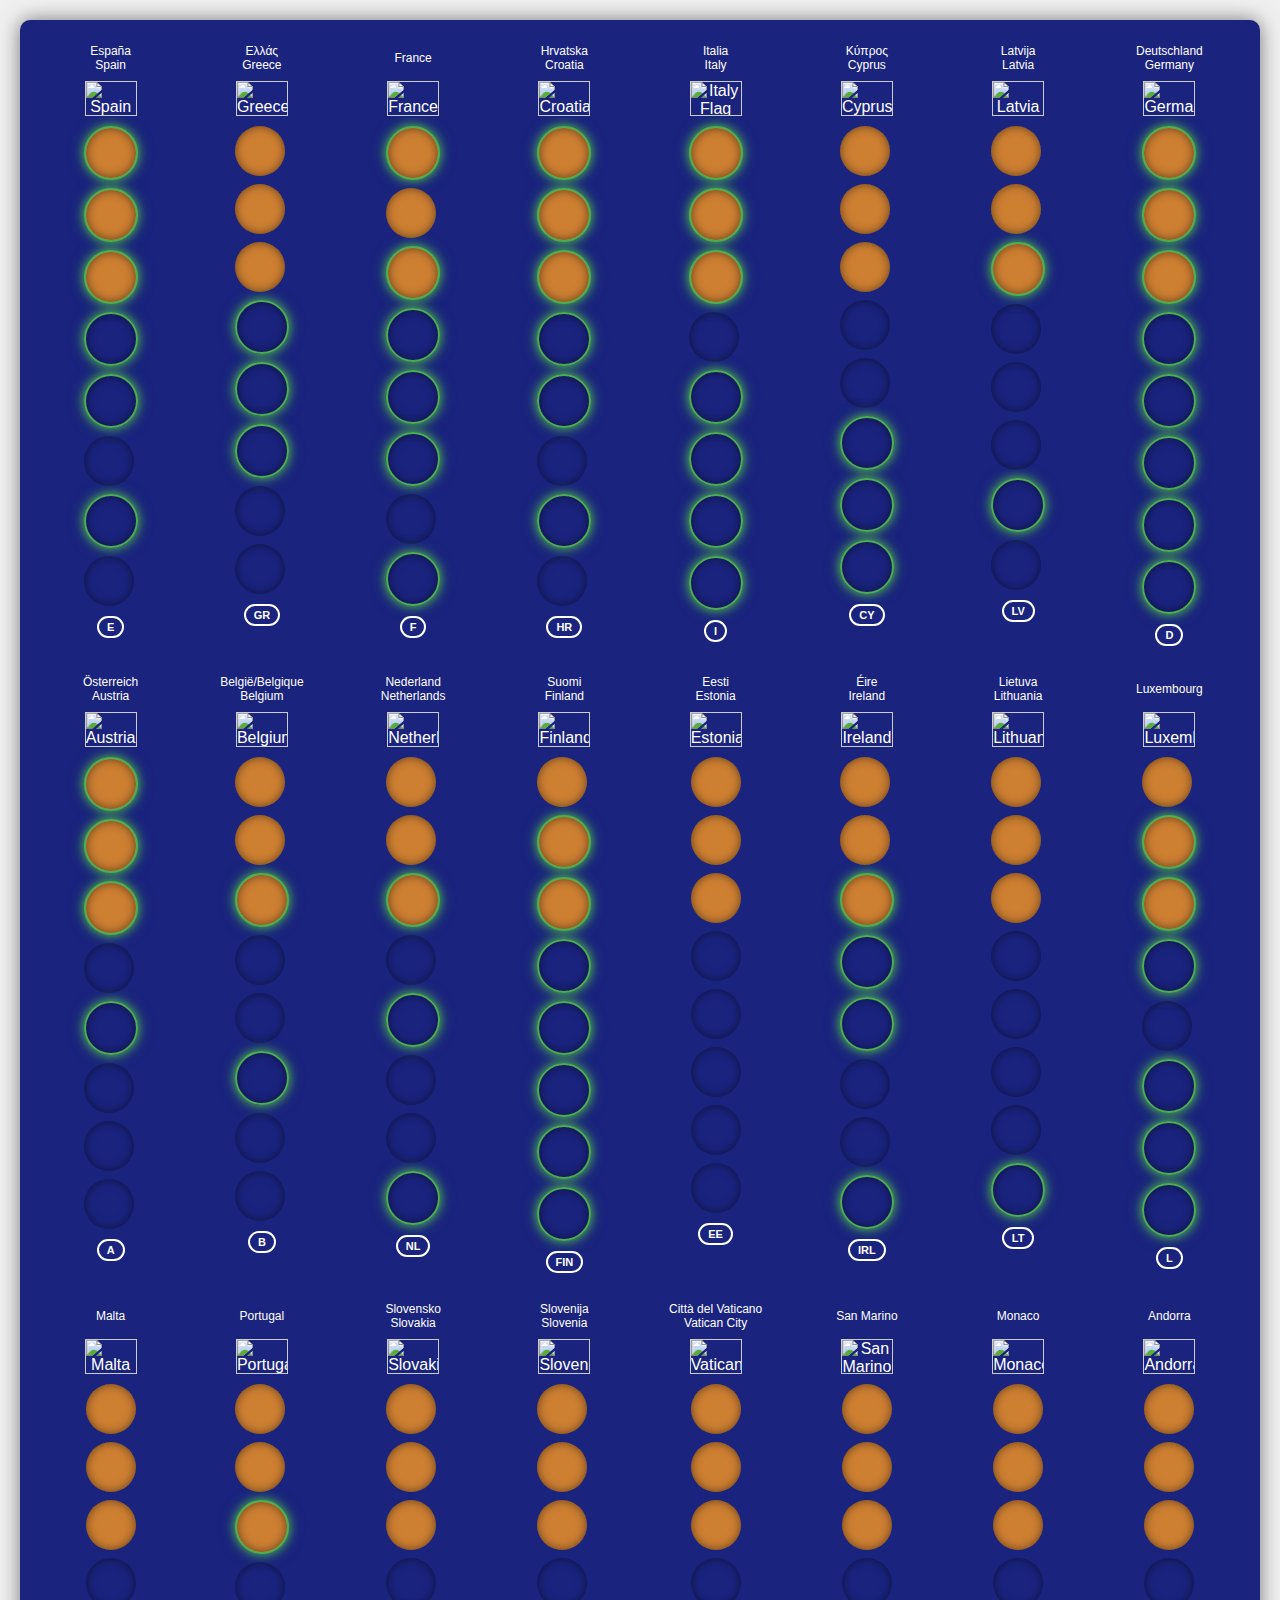
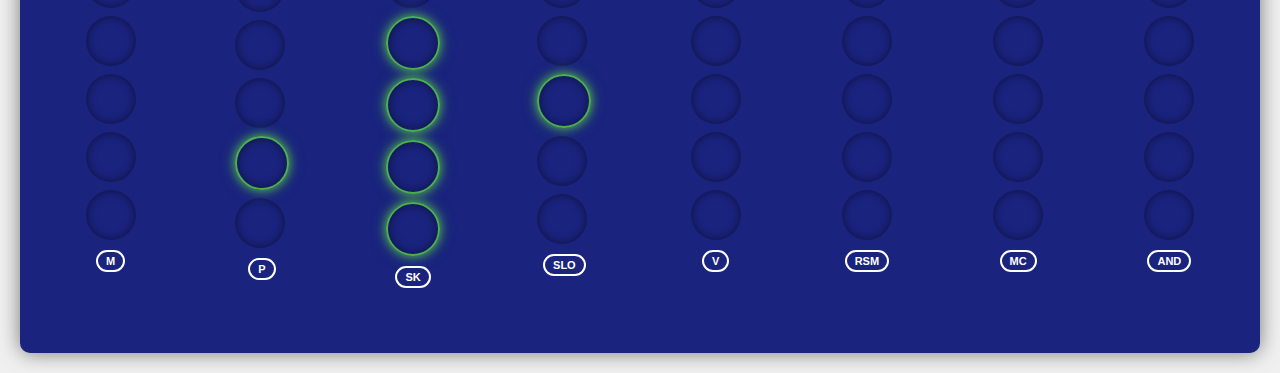
==== commit e65c5c25: "Update dima.html" ====
--- a/dima.html
+++ b/dima.html
@@ -19,13 +19,13 @@
                     </div>
                     <img src="https://flagcdn.com/es.svg" alt="Spain Flag" class="flag">
                     <div class="coins">
-                        <div class="coin es-1c"></div>
-                        <div class="coin es-2c"></div>
-                        <div class="coin es-5c"></div>
-                        <div class="coin es-10c"></div>
+                        <div class="coin es-1c collected"></div>
+                        <div class="coin es-2c collected"></div>
+                        <div class="coin es-5c collected "></div>
+                        <div class="coin es-10c collected"></div>
                         <div class="coin es-20c collected"></div>
                         <div class="coin es-50c"></div>
-                        <div class="coin es-1e"></div>
+                        <div class="coin es-1e collected"></div>
                         <div class="coin es-2e"></div>
                     </div>
                     <div class="country-code">E</div>
@@ -43,10 +43,10 @@
                         <div class="coin gr-2c"></div>
                         <div class="coin gr-5c"></div>
                         <div class="coin gr-10c collected"></div>
-                        <div class="coin gr-20c"></div>
-                        <div class="coin gr-50c"></div>
+                        <div class="coin gr-20c collected"></div>
+                        <div class="coin gr-50c collected"></div>
                         <div class="coin gr-1e"></div>
-                        <div class="coin gr-2e collected"></div>
+                        <div class="coin gr-2e"></div>
                     </div>
                     <div class="country-code">GR</div>
                 </div>
@@ -58,14 +58,14 @@
                     </div>
                     <img src="https://flagcdn.com/fr.svg" alt="France Flag" class="flag">
                     <div class="coins">
-                        <div class="coin fr-1c"></div>
+                        <div class="coin fr-1c collected"></div>
                         <div class="coin fr-2c"></div>
-                        <div class="coin fr-5c"></div>
-                        <div class="coin fr-10c"></div>
-                        <div class="coin fr-20c"></div>
-                        <div class="coin fr-50c"></div>
+                        <div class="coin fr-5c collected"></div>
+                        <div class="coin fr-10c collected"></div>
+                        <div class="coin fr-20c collected"></div>
+                        <div class="coin fr-50c collected"></div>
                         <div class="coin fr-1e"></div>
-                        <div class="coin fr-2e"></div>
+                        <div class="coin fr-2e collected"></div>
                     </div>
                     <div class="country-code">F</div>
                 </div>
@@ -78,13 +78,13 @@
                     </div>
                     <img src="https://flagcdn.com/hr.svg" alt="Croatia Flag" class="flag">
                     <div class="coins">
-                        <div class="coin hr-1c"></div>
-                        <div class="coin hr-2c"></div>
-                        <div class="coin hr-5c"></div>
-                        <div class="coin hr-10c"></div>
-                        <div class="coin hr-20c"></div>
+                        <div class="coin hr-1c collected"></div>
+                        <div class="coin hr-2c collected"></div>
+                        <div class="coin hr-5c collected"></div>
+                        <div class="coin hr-10c collected"></div>
+                        <div class="coin hr-20c collected"></div>
                         <div class="coin hr-50c"></div>
-                        <div class="coin hr-1e"></div>
+                        <div class="coin hr-1e collected"></div>
                         <div class="coin hr-2e"></div>
                     </div>
                     <div class="country-code">HR</div>
@@ -98,14 +98,14 @@
                     </div>
                     <img src="https://flagcdn.com/it.svg" alt="Italy Flag" class="flag">
                     <div class="coins">
-                        <div class="coin it-1c"></div>
-                        <div class="coin it-2c"></div>
-                        <div class="coin it-5c"></div>
+                        <div class="coin it-1c collected"></div>
+                        <div class="coin it-2c collected"></div>
+                        <div class="coin it-5c collected"></div>
                         <div class="coin it-10c"></div>
-                        <div class="coin it-20c"></div>
-                        <div class="coin it-50c"></div>
-                        <div class="coin it-1e"></div>
-                        <div class="coin it-2e"></div>
+                        <div class="coin it-20c collected"></div>
+                        <div class="coin it-50c collected"></div>
+                        <div class="coin it-1e collected"></div>
+                        <div class="coin it-2e collected"></div>
                     </div>
                     <div class="country-code">I</div>
                 </div>
@@ -123,9 +123,9 @@
                         <div class="coin cy-5c"></div>
                         <div class="coin cy-10c"></div>
                         <div class="coin cy-20c"></div>
-                        <div class="coin cy-50c"></div>
-                        <div class="coin cy-1e"></div>
-                        <div class="coin cy-2e"></div>
+                        <div class="coin cy-50c collected"></div>
+                        <div class="coin cy-1e collected"></div>
+                        <div class="coin cy-2e collected"></div>
                     </div>
                     <div class="country-code">CY</div>
                 </div>
@@ -140,11 +140,11 @@
                     <div class="coins">
                         <div class="coin lv-1c"></div>
                         <div class="coin lv-2c"></div>
-                        <div class="coin lv-5c"></div>
+                        <div class="coin lv-5c collected"></div>
                         <div class="coin lv-10c"></div>
                         <div class="coin lv-20c"></div>
                         <div class="coin lv-50c"></div>
-                        <div class="coin lv-1e"></div>
+                        <div class="coin lv-1e collected"></div>
                         <div class="coin lv-2e"></div>
                     </div>
                     <div class="country-code">LV</div>
@@ -158,14 +158,14 @@
                     </div>
                     <img src="https://flagcdn.com/de.svg" alt="Germany Flag" class="flag">
                     <div class="coins">
-                        <div class="coin de-1c"></div>
-                        <div class="coin de-2c"></div>
-                        <div class="coin de-5c"></div>
-                        <div class="coin de-10c"></div>
-                        <div class="coin de-20c"></div>
-                        <div class="coin de-50c"></div>
-                        <div class="coin de-1e"></div>
-                        <div class="coin de-2e"></div>
+                        <div class="coin de-1c collected"></div>
+                        <div class="coin de-2c collected"></div>
+                        <div class="coin de-5c collected"></div>
+                        <div class="coin de-10c collected"></div>
+                        <div class="coin de-20c collected"></div>
+                        <div class="coin de-50c collected"></div>
+                        <div class="coin de-1e collected"></div>
+                        <div class="coin de-2e collected"></div>
                     </div>
                     <div class="country-code">D</div>
                 </div>
@@ -178,11 +178,11 @@
                     </div>
                     <img src="https://flagcdn.com/at.svg" alt="Austria Flag" class="flag">
                     <div class="coins">
-                        <div class="coin at-1c"></div>
-                        <div class="coin at-2c"></div>
-                        <div class="coin at-5c"></div>
+                        <div class="coin at-1c collected"></div>
+                        <div class="coin at-2c collected"></div>
+                        <div class="coin at-5c collected"></div>
                         <div class="coin at-10c"></div>
-                        <div class="coin at-20c"></div>
+                        <div class="coin at-20c collected"></div>
                         <div class="coin at-50c"></div>
                         <div class="coin at-1e"></div>
                         <div class="coin at-2e"></div>
@@ -200,10 +200,10 @@
                     <div class="coins">
                         <div class="coin be-1c"></div>
                         <div class="coin be-2c"></div>
-                        <div class="coin be-5c"></div>
+                        <div class="coin be-5c collected"></div>
                         <div class="coin be-10c"></div>
                         <div class="coin be-20c"></div>
-                        <div class="coin be-50c"></div>
+                        <div class="coin be-50c collected"></div>
                         <div class="coin be-1e"></div>
                         <div class="coin be-2e"></div>
                     </div>
@@ -220,12 +220,12 @@
                     <div class="coins">
                         <div class="coin nl-1c"></div>
                         <div class="coin nl-2c"></div>
-                        <div class="coin nl-5c"></div>
+                        <div class="coin nl-5c collected"></div>
                         <div class="coin nl-10c"></div>
-                        <div class="coin nl-20c"></div>
+                        <div class="coin nl-20c collected"></div>
                         <div class="coin nl-50c"></div>
                         <div class="coin nl-1e"></div>
-                        <div class="coin nl-2e"></div>
+                        <div class="coin nl-2e collected"></div>
                     </div>
                     <div class="country-code">NL</div>
                 </div>
@@ -239,13 +239,13 @@
                     <img src="https://flagcdn.com/fi.svg" alt="Finland Flag" class="flag">
                     <div class="coins">
                         <div class="coin fi-1c"></div>
-                        <div class="coin fi-2c"></div>
-                        <div class="coin fi-5c"></div>
-                        <div class="coin fi-10c"></div>
-                        <div class="coin fi-20c"></div>
-                        <div class="coin fi-50c"></div>
-                        <div class="coin fi-1e"></div>
-                        <div class="coin fi-2e"></div>
+                        <div class="coin fi-2c collected"></div>
+                        <div class="coin fi-5c collected"></div>
+                        <div class="coin fi-10c collected"></div>
+                        <div class="coin fi-20c collected"></div>
+                        <div class="coin fi-50c collected"></div>
+                        <div class="coin fi-1e collected"></div>
+                        <div class="coin fi-2e collected"></div>
                     </div>
                     <div class="country-code">FIN</div>
                 </div>
@@ -280,12 +280,12 @@
                     <div class="coins">
                         <div class="coin ie-1c"></div>
                         <div class="coin ie-2c"></div>
-                        <div class="coin ie-5c"></div>
-                        <div class="coin ie-10c"></div>
-                        <div class="coin ie-20c"></div>
+                        <div class="coin ie-5c collected"></div>
+                        <div class="coin ie-10c collected"></div>
+                        <div class="coin ie-20c collected"></div>
                         <div class="coin ie-50c"></div>
                         <div class="coin ie-1e"></div>
-                        <div class="coin ie-2e"></div>
+                        <div class="coin ie-2e collected"></div>
                     </div>
                     <div class="country-code">IRL</div>
                 </div>
@@ -305,7 +305,7 @@
                         <div class="coin lt-20c"></div>
                         <div class="coin lt-50c"></div>
                         <div class="coin lt-1e"></div>
-                        <div class="coin lt-2e"></div>
+                        <div class="coin lt-2e collected"></div>
                     </div>
                     <div class="country-code">LT</div>
                 </div>
@@ -318,13 +318,13 @@
                     <img src="https://flagcdn.com/lu.svg" alt="Luxembourg Flag" class="flag">
                     <div class="coins">
                         <div class="coin lu-1c"></div>
-                        <div class="coin lu-2c"></div>
-                        <div class="coin lu-5c"></div>
-                        <div class="coin lu-10c"></div>
+                        <div class="coin lu-2c collected"></div>
+                        <div class="coin lu-5c collected"></div>
+                        <div class="coin lu-10c collected"></div>
                         <div class="coin lu-20c"></div>
-                        <div class="coin lu-50c"></div>
-                        <div class="coin lu-1e"></div>
-                        <div class="coin lu-2e"></div>
+                        <div class="coin lu-50c collected"></div>
+                        <div class="coin lu-1e collected"></div>
+                        <div class="coin lu-2e collected"></div>
                     </div>
                     <div class="country-code">L</div>
                 </div>
@@ -357,11 +357,11 @@
                     <div class="coins">
                         <div class="coin pt-1c"></div>
                         <div class="coin pt-2c"></div>
-                        <div class="coin pt-5c"></div>
+                        <div class="coin pt-5c collected"></div>
                         <div class="coin pt-10c"></div>
                         <div class="coin pt-20c"></div>
                         <div class="coin pt-50c"></div>
-                        <div class="coin pt-1e"></div>
+                        <div class="coin pt-1e collected"></div>
                         <div class="coin pt-2e"></div>
                     </div>
                     <div class="country-code">P</div>
@@ -379,10 +379,10 @@
                         <div class="coin sk-2c"></div>
                         <div class="coin sk-5c"></div>
                         <div class="coin sk-10c"></div>
-                        <div class="coin sk-20c"></div>
-                        <div class="coin sk-50c"></div>
-                        <div class="coin sk-1e"></div>
-                        <div class="coin sk-2e"></div>
+                        <div class="coin sk-20c collected"></div>
+                        <div class="coin sk-50c collected"></div>
+                        <div class="coin sk-1e collected"></div>
+                        <div class="coin sk-2e collected"></div>
                     </div>
                     <div class="country-code">SK</div>
                 </div>
@@ -400,7 +400,7 @@
                         <div class="coin si-5c"></div>
                         <div class="coin si-10c"></div>
                         <div class="coin si-20c"></div>
-                        <div class="coin si-50c"></div>
+                        <div class="coin si-50c collected"></div>
                         <div class="coin si-1e"></div>
                         <div class="coin si-2e"></div>
                     </div>
--- a/style.css
+++ b/style.css
@@ -326,6 +326,62 @@
     border: 2px solid #4CAF50;
 }
 
+.coin {
+    position: relative;
+    width: 50px;
+    height: 50px;
+    border-radius: 50%;
+    background-color: #cd7f32;
+    display: flex;
+    align-items: center;
+    justify-content: center;
+    box-shadow: inset 0 0 10px rgba(0,0,0,0.5);
+    cursor: pointer;
+    transition: transform 0.3s;
+    overflow: visible;
+}
+
+.coin::before {
+    content: '';
+    position: absolute;
+    width: 100%;
+    height: 100%;
+    background-size: cover;
+    background-position: center;
+    border-radius: 50%;
+}
+
+.coin::after {
+    content: attr(data-title);
+    display: none;
+    position: fixed;
+    background-color: rgba(0, 0, 0, 0.9);
+    color: white;
+    padding: 10px;
+    border-radius: 5px;
+    z-index: 99999;
+    width: 200px;
+    text-align: left;
+    font-size: 12px;
+    line-height: 1.4;
+    pointer-events: none;
+    left: 50%;
+    top: 50%;
+    transform: translate(0, -50%);
+    margin-left: 30px;
+}
+
+.coin:hover::after {
+    display: block;
+}
+
+.coin.collected {
+    box-shadow: inset 0 0 10px rgba(0,0,0,0.5),
+                0 0 10px #4CAF50,
+                0 0 15px rgba(76, 175, 80, 0.5);
+    border: 2px solid #4CAF50;
+}
+
 /* Remove or comment out the old .collected::after rule */
 /* .collected::after {
     content: "✓";
--- a/coins.css
+++ b/coins.css
@@ -1,4 +1,3 @@
-/* Netherlands Coins */
 .coin {
     position: relative;
     width: 50px;
@@ -54,7 +53,7 @@
                 0 0 15px rgba(76, 175, 80, 0.5);
     border: 2px solid #4CAF50;
 }
-
+/* Netherlands Coins */
 /* 1 cent */
 .nl-1c::before {
     background-image: url('https://www.ecb.europa.eu/euro/coins/common/shared/img/nl/Netherlands_1cent_2014.jpg');
